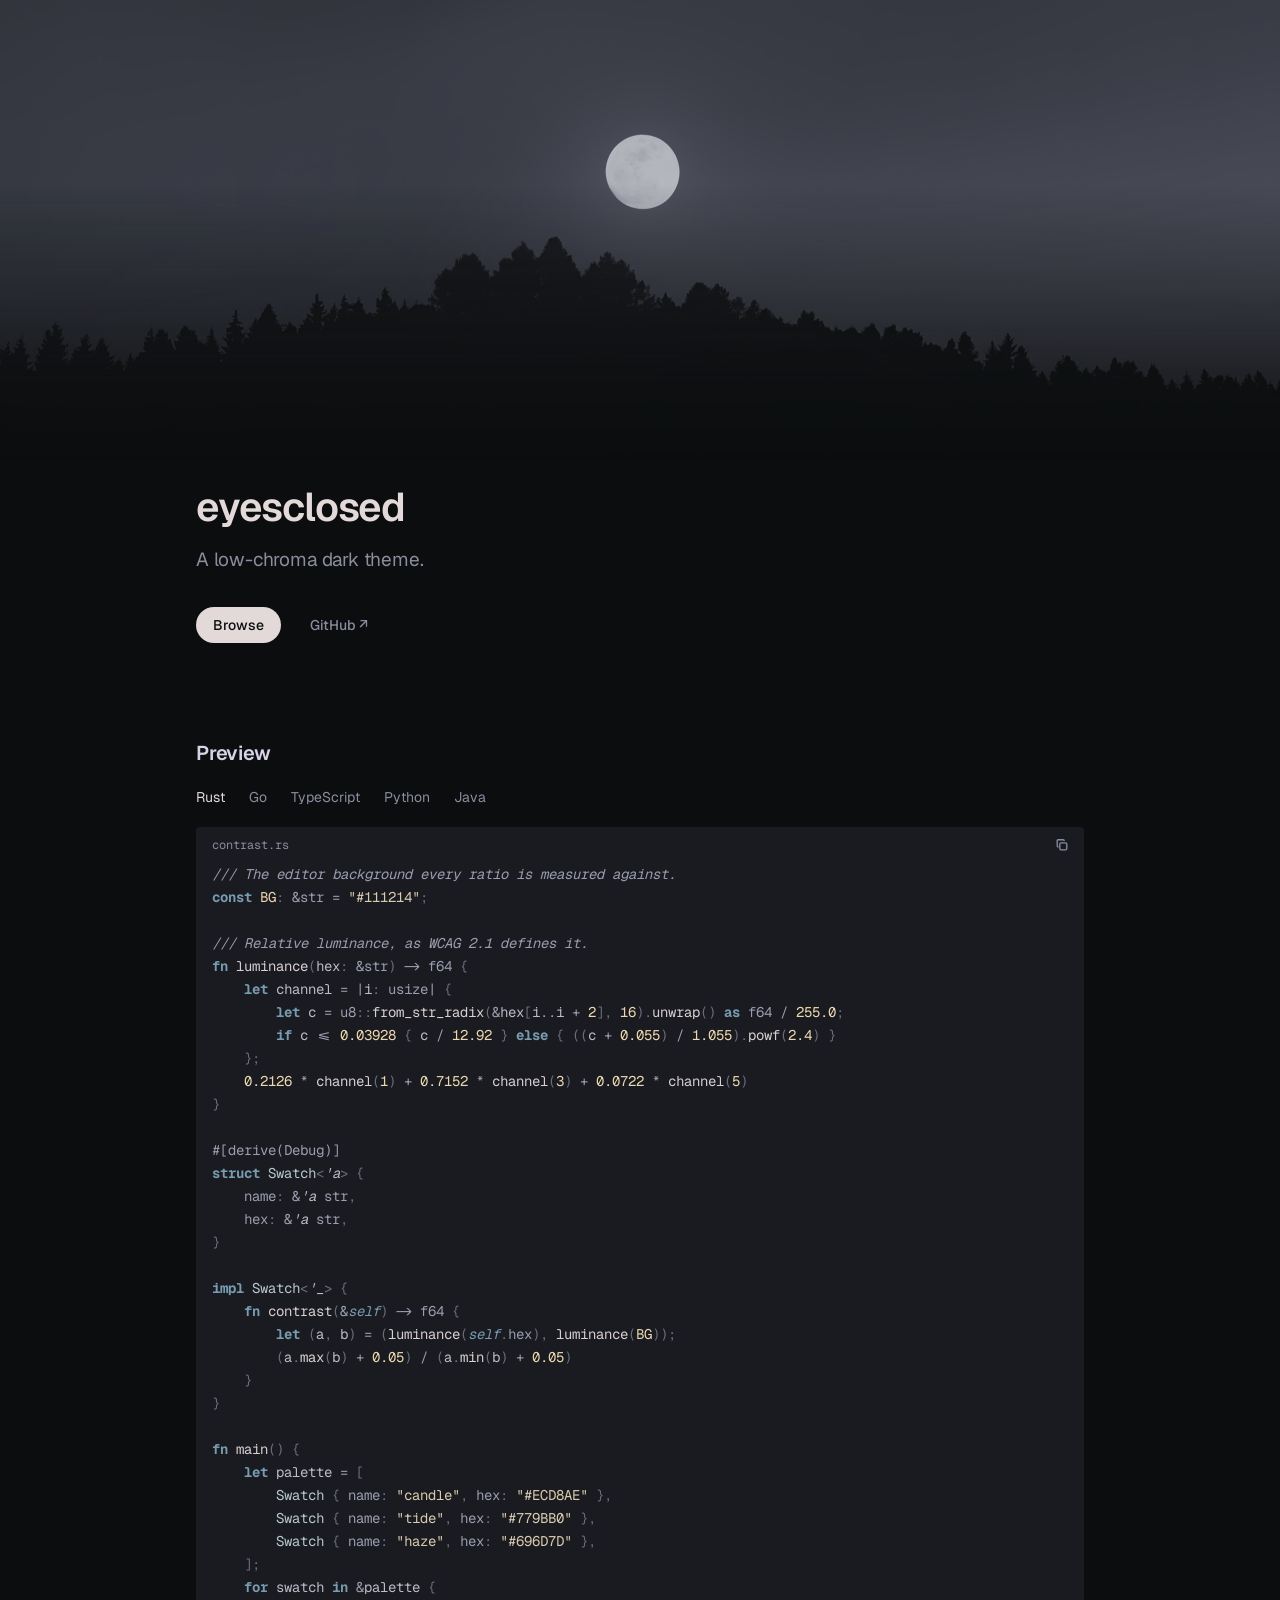
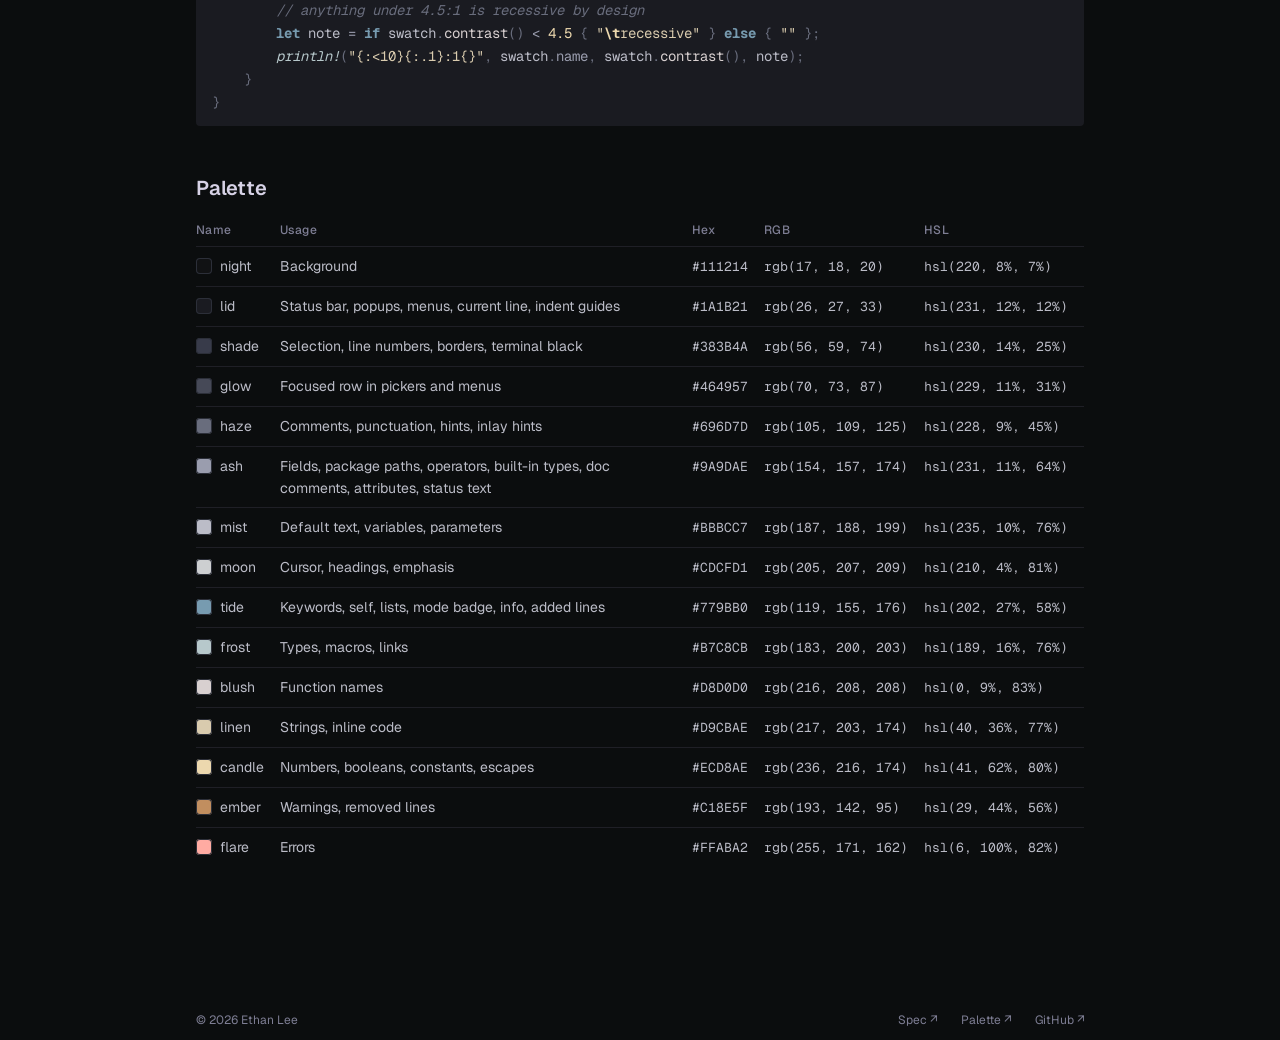
==== website/index.html @ 60ed601c "rename site to website, wallpaper to photos" ====
<!doctype html>
<html lang="en">
<head>
<meta charset="utf-8">
<meta name="viewport" content="width=device-width, initial-scale=1">
<title>eyesclosed — a low-chroma dark theme</title>
<meta name="description" content="A low-chroma dark theme.">
<meta name="theme-color" content="#0B0D0E">
<link rel="icon" href="favicon.svg" type="image/svg+xml">
<link rel="preconnect" href="https://fonts.googleapis.com">
<link rel="preconnect" href="https://fonts.gstatic.com" crossorigin>
<link rel="stylesheet" href="tokens.css">
<link rel="stylesheet" href="bundle.css">
<link rel="stylesheet" href="site.css">
<script src="site.js" defer></script>
</head>
<body class="ec">
<figure class="cover">
  <img src="moonrise.jpg" width="2400" height="1339" alt="A full moon rising over a dark ridge of pines, above a field of dry grass.">
</figure>
<div class="ec-page">
<main>

<section class="ec-hero cover-next">
  <h1>eyesclosed</h1>
  <p class="ec-hero-lede">A low-chroma dark theme.</p>
  <div class="ec-hero-actions"><a class="ec-btn ec-btn--primary" href="https://github.com/thdxg/eyesclosed/tree/main/themes">Browse</a><a class="ec-btn" href="https://github.com/thdxg/eyesclosed">GitHub ↗</a></div>
</section>

<section class="ec-section" id="preview">
  <div class="ec-section-body ec-span">
    <h3>Preview</h3>

<div class="tabs" role="tablist" aria-label="Language" hidden><button type="button" role="tab" id="code-rust-tab" aria-controls="code-rust" aria-selected="true">Rust</button><button type="button" role="tab" id="code-go-tab" aria-controls="code-go" aria-selected="false">Go</button><button type="button" role="tab" id="code-ts-tab" aria-controls="code-ts" aria-selected="false">TypeScript</button><button type="button" role="tab" id="code-py-tab" aria-controls="code-py" aria-selected="false">Python</button><button type="button" role="tab" id="code-java-tab" aria-controls="code-java" aria-selected="false">Java</button></div>
<div role="tabpanel" id="code-rust" aria-labelledby="code-rust-tab"><div class="ec-code" data-block>
<div class="ec-code-caption"><span>contrast.rs</span><button class="ec-copy" type="button" aria-label="Copy contrast.rs"><svg viewBox="0 0 16 16" aria-hidden="true"><rect x="5.5" y="5.5" width="8" height="8" rx="1.5"/><path d="M10.5 3.5v-.5a1 1 0 0 0-1-1h-6a1 1 0 0 0-1 1v6a1 1 0 0 0 1 1h.5"/></svg></button></div>
<pre><code><span class="tok-doc">/// The editor background every ratio is measured against.</span>
<span class="tok-keyword">const</span> <span class="tok-constant">BG</span><span class="tok-punct">:</span> <span class="tok-operator">&amp;</span><span class="tok-builtin">str</span> <span class="tok-operator">=</span> <span class="tok-string">&quot;#111214&quot;</span><span class="tok-punct">;</span>

<span class="tok-doc">/// Relative luminance, as WCAG 2.1 defines it.</span>
<span class="tok-keyword">fn</span> <span class="tok-function">luminance</span><span class="tok-punct">(</span><span class="tok-parameter">hex</span><span class="tok-punct">:</span> <span class="tok-operator">&amp;</span><span class="tok-builtin">str</span><span class="tok-punct">)</span> <span class="tok-operator">-&gt;</span> <span class="tok-builtin">f64</span> <span class="tok-punct">{</span>
    <span class="tok-keyword">let</span> channel <span class="tok-operator">=</span> <span class="tok-operator">|</span><span class="tok-parameter">i</span><span class="tok-punct">:</span> <span class="tok-builtin">usize</span><span class="tok-operator">|</span> <span class="tok-punct">{</span>
        <span class="tok-keyword">let</span> c <span class="tok-operator">=</span> <span class="tok-builtin">u8</span><span class="tok-punct">::</span><span class="tok-function">from_str_radix</span><span class="tok-punct">(</span><span class="tok-operator">&amp;</span><span class="tok-parameter">hex</span><span class="tok-punct">[</span><span class="tok-parameter">i</span><span class="tok-operator">..</span><span class="tok-parameter">i</span> <span class="tok-operator">+</span> <span class="tok-constant">2</span><span class="tok-punct">]</span><span class="tok-punct">,</span> <span class="tok-constant">16</span><span class="tok-punct">)</span><span class="tok-punct">.</span><span class="tok-function">unwrap</span><span class="tok-punct">(</span><span class="tok-punct">)</span> <span class="tok-keyword">as</span> <span class="tok-builtin">f64</span> <span class="tok-operator">/</span> <span class="tok-constant">255.0</span><span class="tok-punct">;</span>
        <span class="tok-keyword">if</span> c <span class="tok-operator">&lt;=</span> <span class="tok-constant">0.03928</span> <span class="tok-punct">{</span> c <span class="tok-operator">/</span> <span class="tok-constant">12.92</span> <span class="tok-punct">}</span> <span class="tok-keyword">else</span> <span class="tok-punct">{</span> <span class="tok-punct">(</span><span class="tok-punct">(</span>c <span class="tok-operator">+</span> <span class="tok-constant">0.055</span><span class="tok-punct">)</span> <span class="tok-operator">/</span> <span class="tok-constant">1.055</span><span class="tok-punct">)</span><span class="tok-punct">.</span><span class="tok-function">powf</span><span class="tok-punct">(</span><span class="tok-constant">2.4</span><span class="tok-punct">)</span> <span class="tok-punct">}</span>
    <span class="tok-punct">}</span><span class="tok-punct">;</span>
    <span class="tok-constant">0.2126</span> <span class="tok-operator">*</span> <span class="tok-function">channel</span><span class="tok-punct">(</span><span class="tok-constant">1</span><span class="tok-punct">)</span> <span class="tok-operator">+</span> <span class="tok-constant">0.7152</span> <span class="tok-operator">*</span> <span class="tok-function">channel</span><span class="tok-punct">(</span><span class="tok-constant">3</span><span class="tok-punct">)</span> <span class="tok-operator">+</span> <span class="tok-constant">0.0722</span> <span class="tok-operator">*</span> <span class="tok-function">channel</span><span class="tok-punct">(</span><span class="tok-constant">5</span><span class="tok-punct">)</span>
<span class="tok-punct">}</span>

<span class="tok-attribute">#[derive(Debug)]</span>
<span class="tok-keyword">struct</span> <span class="tok-type">Swatch</span><span class="tok-punct">&lt;</span><span class="tok-lifetime">'a</span><span class="tok-punct">&gt;</span> <span class="tok-punct">{</span>
    <span class="tok-property">name</span><span class="tok-punct">:</span> <span class="tok-operator">&amp;</span><span class="tok-lifetime">'a</span> <span class="tok-builtin">str</span><span class="tok-punct">,</span>
    <span class="tok-property">hex</span><span class="tok-punct">:</span> <span class="tok-operator">&amp;</span><span class="tok-lifetime">'a</span> <span class="tok-builtin">str</span><span class="tok-punct">,</span>
<span class="tok-punct">}</span>

<span class="tok-keyword">impl</span> <span class="tok-type">Swatch</span><span class="tok-punct">&lt;</span><span class="tok-lifetime">'_</span><span class="tok-punct">&gt;</span> <span class="tok-punct">{</span>
    <span class="tok-keyword">fn</span> <span class="tok-function">contrast</span><span class="tok-punct">(</span><span class="tok-operator">&amp;</span><span class="tok-selfvar">self</span><span class="tok-punct">)</span> <span class="tok-operator">-&gt;</span> <span class="tok-builtin">f64</span> <span class="tok-punct">{</span>
        <span class="tok-keyword">let</span> <span class="tok-punct">(</span>a<span class="tok-punct">,</span> b<span class="tok-punct">)</span> <span class="tok-operator">=</span> <span class="tok-punct">(</span><span class="tok-function">luminance</span><span class="tok-punct">(</span><span class="tok-selfvar">self</span><span class="tok-punct">.</span><span class="tok-property">hex</span><span class="tok-punct">)</span><span class="tok-punct">,</span> <span class="tok-function">luminance</span><span class="tok-punct">(</span><span class="tok-constant">BG</span><span class="tok-punct">)</span><span class="tok-punct">)</span><span class="tok-punct">;</span>
        <span class="tok-punct">(</span>a<span class="tok-punct">.</span><span class="tok-function">max</span><span class="tok-punct">(</span>b<span class="tok-punct">)</span> <span class="tok-operator">+</span> <span class="tok-constant">0.05</span><span class="tok-punct">)</span> <span class="tok-operator">/</span> <span class="tok-punct">(</span>a<span class="tok-punct">.</span><span class="tok-function">min</span><span class="tok-punct">(</span>b<span class="tok-punct">)</span> <span class="tok-operator">+</span> <span class="tok-constant">0.05</span><span class="tok-punct">)</span>
    <span class="tok-punct">}</span>
<span class="tok-punct">}</span>

<span class="tok-keyword">fn</span> <span class="tok-function">main</span><span class="tok-punct">(</span><span class="tok-punct">)</span> <span class="tok-punct">{</span>
    <span class="tok-keyword">let</span> palette <span class="tok-operator">=</span> <span class="tok-punct">[</span>
        <span class="tok-type">Swatch</span> <span class="tok-punct">{</span> <span class="tok-property">name</span><span class="tok-punct">:</span> <span class="tok-string">&quot;candle&quot;</span><span class="tok-punct">,</span> <span class="tok-property">hex</span><span class="tok-punct">:</span> <span class="tok-string">&quot;#ECD8AE&quot;</span> <span class="tok-punct">}</span><span class="tok-punct">,</span>
        <span class="tok-type">Swatch</span> <span class="tok-punct">{</span> <span class="tok-property">name</span><span class="tok-punct">:</span> <span class="tok-string">&quot;tide&quot;</span><span class="tok-punct">,</span> <span class="tok-property">hex</span><span class="tok-punct">:</span> <span class="tok-string">&quot;#779BB0&quot;</span> <span class="tok-punct">}</span><span class="tok-punct">,</span>
        <span class="tok-type">Swatch</span> <span class="tok-punct">{</span> <span class="tok-property">name</span><span class="tok-punct">:</span> <span class="tok-string">&quot;haze&quot;</span><span class="tok-punct">,</span> <span class="tok-property">hex</span><span class="tok-punct">:</span> <span class="tok-string">&quot;#696D7D&quot;</span> <span class="tok-punct">}</span><span class="tok-punct">,</span>
    <span class="tok-punct">]</span><span class="tok-punct">;</span>
    <span class="tok-keyword">for</span> swatch <span class="tok-keyword">in</span> <span class="tok-operator">&amp;</span>palette <span class="tok-punct">{</span>
        <span class="tok-comment">// anything under 4.5:1 is recessive by design</span>
        <span class="tok-keyword">let</span> note <span class="tok-operator">=</span> <span class="tok-keyword">if</span> swatch<span class="tok-punct">.</span><span class="tok-function">contrast</span><span class="tok-punct">(</span><span class="tok-punct">)</span> <span class="tok-operator">&lt;</span> <span class="tok-constant">4.5</span> <span class="tok-punct">{</span> <span class="tok-string">&quot;</span><span class="tok-escape">\t</span><span class="tok-string">recessive&quot;</span> <span class="tok-punct">}</span> <span class="tok-keyword">else</span> <span class="tok-punct">{</span> <span class="tok-string">&quot;&quot;</span> <span class="tok-punct">}</span><span class="tok-punct">;</span>
        <span class="tok-macro">println!</span><span class="tok-punct">(</span><span class="tok-string">&quot;{:&lt;10}{:.1}:1{}&quot;</span><span class="tok-punct">,</span> swatch<span class="tok-punct">.</span><span class="tok-property">name</span><span class="tok-punct">,</span> swatch<span class="tok-punct">.</span><span class="tok-function">contrast</span><span class="tok-punct">(</span><span class="tok-punct">)</span><span class="tok-punct">,</span> note<span class="tok-punct">)</span><span class="tok-punct">;</span>
    <span class="tok-punct">}</span>
<span class="tok-punct">}</span></code></pre></div></div>
<div role="tabpanel" id="code-go" aria-labelledby="code-go-tab"><div class="ec-code" data-block>
<div class="ec-code-caption"><span>contrast.go</span><button class="ec-copy" type="button" aria-label="Copy contrast.go"><svg viewBox="0 0 16 16" aria-hidden="true"><rect x="5.5" y="5.5" width="8" height="8" rx="1.5"/><path d="M10.5 3.5v-.5a1 1 0 0 0-1-1h-6a1 1 0 0 0-1 1v6a1 1 0 0 0 1 1h.5"/></svg></button></div>
<pre><code><span class="tok-keyword">package</span> main

<span class="tok-keyword">import</span> <span class="tok-punct">(</span>
	<span class="tok-string">&quot;fmt&quot;</span>
	<span class="tok-string">&quot;math&quot;</span>
	<span class="tok-string">&quot;strconv&quot;</span>
<span class="tok-punct">)</span>

<span class="tok-comment">// BG is the editor background every ratio is measured against.</span>
<span class="tok-keyword">const</span> <span class="tok-constant">BG</span> <span class="tok-operator">=</span> <span class="tok-string">&quot;#111214&quot;</span>

<span class="tok-comment">// luminance is relative luminance, as WCAG 2.1 defines it.</span>
<span class="tok-keyword">func</span> <span class="tok-function">luminance</span><span class="tok-punct">(</span><span class="tok-parameter">hex</span> <span class="tok-builtin">string</span><span class="tok-punct">)</span> <span class="tok-builtin">float64</span> <span class="tok-punct">{</span>
	channel <span class="tok-operator">:=</span> <span class="tok-keyword">func</span><span class="tok-punct">(</span><span class="tok-parameter">i</span> <span class="tok-builtin">int</span><span class="tok-punct">)</span> <span class="tok-builtin">float64</span> <span class="tok-punct">{</span>
		v<span class="tok-punct">,</span> _ <span class="tok-operator">:=</span> <span class="tok-namespace">strconv</span><span class="tok-punct">.</span><span class="tok-function">ParseUint</span><span class="tok-punct">(</span><span class="tok-parameter">hex</span><span class="tok-punct">[</span><span class="tok-parameter">i</span><span class="tok-punct">:</span><span class="tok-parameter">i</span><span class="tok-operator">+</span><span class="tok-constant">2</span><span class="tok-punct">]</span><span class="tok-punct">,</span> <span class="tok-constant">16</span><span class="tok-punct">,</span> <span class="tok-constant">8</span><span class="tok-punct">)</span>
		c <span class="tok-operator">:=</span> <span class="tok-function">float64</span><span class="tok-punct">(</span>v<span class="tok-punct">)</span> <span class="tok-operator">/</span> <span class="tok-constant">255</span>
		<span class="tok-keyword">if</span> c <span class="tok-operator">&lt;=</span> <span class="tok-constant">0.03928</span> <span class="tok-punct">{</span>
			<span class="tok-keyword">return</span> c <span class="tok-operator">/</span> <span class="tok-constant">12.92</span>
		<span class="tok-punct">}</span>
		<span class="tok-keyword">return</span> <span class="tok-namespace">math</span><span class="tok-punct">.</span><span class="tok-function">Pow</span><span class="tok-punct">(</span><span class="tok-punct">(</span>c<span class="tok-operator">+</span><span class="tok-constant">0.055</span><span class="tok-punct">)</span><span class="tok-operator">/</span><span class="tok-constant">1.055</span><span class="tok-punct">,</span> <span class="tok-constant">2.4</span><span class="tok-punct">)</span>
	<span class="tok-punct">}</span>
	<span class="tok-keyword">return</span> <span class="tok-constant">0.2126</span><span class="tok-operator">*</span><span class="tok-function">channel</span><span class="tok-punct">(</span><span class="tok-constant">1</span><span class="tok-punct">)</span> <span class="tok-operator">+</span> <span class="tok-constant">0.7152</span><span class="tok-operator">*</span><span class="tok-function">channel</span><span class="tok-punct">(</span><span class="tok-constant">3</span><span class="tok-punct">)</span> <span class="tok-operator">+</span> <span class="tok-constant">0.0722</span><span class="tok-operator">*</span><span class="tok-function">channel</span><span class="tok-punct">(</span><span class="tok-constant">5</span><span class="tok-punct">)</span>
<span class="tok-punct">}</span>

<span class="tok-keyword">type</span> <span class="tok-type">Swatch</span> <span class="tok-keyword">struct</span> <span class="tok-punct">{</span>
	<span class="tok-property">Name</span> <span class="tok-builtin">string</span>
	<span class="tok-property">Hex</span>  <span class="tok-builtin">string</span>
<span class="tok-punct">}</span>

<span class="tok-keyword">func</span> <span class="tok-punct">(</span><span class="tok-parameter">s</span> <span class="tok-type">Swatch</span><span class="tok-punct">)</span> <span class="tok-function">Contrast</span><span class="tok-punct">(</span><span class="tok-punct">)</span> <span class="tok-builtin">float64</span> <span class="tok-punct">{</span>
	a<span class="tok-punct">,</span> b <span class="tok-operator">:=</span> <span class="tok-function">luminance</span><span class="tok-punct">(</span><span class="tok-parameter">s</span><span class="tok-punct">.</span><span class="tok-property">Hex</span><span class="tok-punct">)</span><span class="tok-punct">,</span> <span class="tok-function">luminance</span><span class="tok-punct">(</span><span class="tok-constant">BG</span><span class="tok-punct">)</span>
	<span class="tok-keyword">return</span> <span class="tok-punct">(</span><span class="tok-namespace">math</span><span class="tok-punct">.</span><span class="tok-function">Max</span><span class="tok-punct">(</span>a<span class="tok-punct">,</span> b<span class="tok-punct">)</span> <span class="tok-operator">+</span> <span class="tok-constant">0.05</span><span class="tok-punct">)</span> <span class="tok-operator">/</span> <span class="tok-punct">(</span><span class="tok-namespace">math</span><span class="tok-punct">.</span><span class="tok-function">Min</span><span class="tok-punct">(</span>a<span class="tok-punct">,</span> b<span class="tok-punct">)</span> <span class="tok-operator">+</span> <span class="tok-constant">0.05</span><span class="tok-punct">)</span>
<span class="tok-punct">}</span>

<span class="tok-keyword">func</span> <span class="tok-function">main</span><span class="tok-punct">(</span><span class="tok-punct">)</span> <span class="tok-punct">{</span>
	palette <span class="tok-operator">:=</span> <span class="tok-punct">[</span><span class="tok-punct">]</span><span class="tok-type">Swatch</span><span class="tok-punct">{</span>
		<span class="tok-punct">{</span><span class="tok-string">&quot;candle&quot;</span><span class="tok-punct">,</span> <span class="tok-string">&quot;#ECD8AE&quot;</span><span class="tok-punct">}</span><span class="tok-punct">,</span>
		<span class="tok-punct">{</span><span class="tok-string">&quot;tide&quot;</span><span class="tok-punct">,</span> <span class="tok-string">&quot;#779BB0&quot;</span><span class="tok-punct">}</span><span class="tok-punct">,</span>
		<span class="tok-punct">{</span><span class="tok-string">&quot;haze&quot;</span><span class="tok-punct">,</span> <span class="tok-string">&quot;#696D7D&quot;</span><span class="tok-punct">}</span><span class="tok-punct">,</span>
	<span class="tok-punct">}</span>
	<span class="tok-keyword">for</span> _<span class="tok-punct">,</span> <span class="tok-parameter">s</span> <span class="tok-operator">:=</span> <span class="tok-keyword">range</span> palette <span class="tok-punct">{</span>
		<span class="tok-comment">// anything under 4.5:1 is recessive by design</span>
		note <span class="tok-operator">:=</span> <span class="tok-string">&quot;&quot;</span>
		<span class="tok-keyword">if</span> <span class="tok-parameter">s</span><span class="tok-punct">.</span><span class="tok-function">Contrast</span><span class="tok-punct">(</span><span class="tok-punct">)</span> <span class="tok-operator">&lt;</span> <span class="tok-constant">4.5</span> <span class="tok-punct">{</span>
			note <span class="tok-operator">=</span> <span class="tok-string">&quot;</span><span class="tok-escape">\t</span><span class="tok-string">recessive&quot;</span>
		<span class="tok-punct">}</span>
		<span class="tok-namespace">fmt</span><span class="tok-punct">.</span><span class="tok-function">Printf</span><span class="tok-punct">(</span><span class="tok-string">&quot;%-10s%.1f:1%s</span><span class="tok-escape">\n</span><span class="tok-string">&quot;</span><span class="tok-punct">,</span> <span class="tok-parameter">s</span><span class="tok-punct">.</span><span class="tok-property">Name</span><span class="tok-punct">,</span> <span class="tok-parameter">s</span><span class="tok-punct">.</span><span class="tok-function">Contrast</span><span class="tok-punct">(</span><span class="tok-punct">)</span><span class="tok-punct">,</span> note<span class="tok-punct">)</span>
	<span class="tok-punct">}</span>
<span class="tok-punct">}</span></code></pre></div></div>
<div role="tabpanel" id="code-ts" aria-labelledby="code-ts-tab"><div class="ec-code" data-block>
<div class="ec-code-caption"><span>contrast.ts</span><button class="ec-copy" type="button" aria-label="Copy contrast.ts"><svg viewBox="0 0 16 16" aria-hidden="true"><rect x="5.5" y="5.5" width="8" height="8" rx="1.5"/><path d="M10.5 3.5v-.5a1 1 0 0 0-1-1h-6a1 1 0 0 0-1 1v6a1 1 0 0 0 1 1h.5"/></svg></button></div>
<pre><code><span class="tok-doc">/** The editor background every ratio is measured against. */</span>
<span class="tok-keyword">const</span> <span class="tok-constant">BG</span> <span class="tok-operator">=</span> <span class="tok-string">&quot;#111214&quot;</span><span class="tok-punct">;</span>

<span class="tok-doc">/** Relative luminance, as WCAG 2.1 defines it. */</span>
<span class="tok-keyword">function</span> <span class="tok-function">luminance</span><span class="tok-punct">(</span><span class="tok-parameter">hex</span><span class="tok-punct">:</span> <span class="tok-builtin">string</span><span class="tok-punct">)</span><span class="tok-punct">:</span> <span class="tok-builtin">number</span> <span class="tok-punct">{</span>
  <span class="tok-keyword">const</span> channel <span class="tok-operator">=</span> <span class="tok-punct">(</span><span class="tok-parameter">i</span><span class="tok-punct">:</span> <span class="tok-builtin">number</span><span class="tok-punct">)</span><span class="tok-punct">:</span> <span class="tok-builtin">number</span> <span class="tok-operator">=&gt;</span> <span class="tok-punct">{</span>
    <span class="tok-keyword">const</span> c <span class="tok-operator">=</span> <span class="tok-function">parseInt</span><span class="tok-punct">(</span><span class="tok-parameter">hex</span><span class="tok-punct">.</span><span class="tok-function">slice</span><span class="tok-punct">(</span><span class="tok-parameter">i</span><span class="tok-punct">,</span> <span class="tok-parameter">i</span> <span class="tok-operator">+</span> <span class="tok-constant">2</span><span class="tok-punct">)</span><span class="tok-punct">,</span> <span class="tok-constant">16</span><span class="tok-punct">)</span> <span class="tok-operator">/</span> <span class="tok-constant">255</span><span class="tok-punct">;</span>
    <span class="tok-keyword">return</span> c <span class="tok-operator">&lt;=</span> <span class="tok-constant">0.03928</span> <span class="tok-operator">?</span> c <span class="tok-operator">/</span> <span class="tok-constant">12.92</span> <span class="tok-punct">:</span> <span class="tok-punct">(</span><span class="tok-punct">(</span>c <span class="tok-operator">+</span> <span class="tok-constant">0.055</span><span class="tok-punct">)</span> <span class="tok-operator">/</span> <span class="tok-constant">1.055</span><span class="tok-punct">)</span> <span class="tok-operator">**</span> <span class="tok-constant">2.4</span><span class="tok-punct">;</span>
  <span class="tok-punct">}</span><span class="tok-punct">;</span>
  <span class="tok-keyword">return</span> <span class="tok-constant">0.2126</span> <span class="tok-operator">*</span> <span class="tok-function">channel</span><span class="tok-punct">(</span><span class="tok-constant">1</span><span class="tok-punct">)</span> <span class="tok-operator">+</span> <span class="tok-constant">0.7152</span> <span class="tok-operator">*</span> <span class="tok-function">channel</span><span class="tok-punct">(</span><span class="tok-constant">3</span><span class="tok-punct">)</span> <span class="tok-operator">+</span> <span class="tok-constant">0.0722</span> <span class="tok-operator">*</span> <span class="tok-function">channel</span><span class="tok-punct">(</span><span class="tok-constant">5</span><span class="tok-punct">)</span><span class="tok-punct">;</span>
<span class="tok-punct">}</span>

<span class="tok-keyword">class</span> <span class="tok-type">Swatch</span> <span class="tok-punct">{</span>
  <span class="tok-keyword">constructor</span><span class="tok-punct">(</span><span class="tok-keyword">readonly</span> <span class="tok-parameter">name</span><span class="tok-punct">:</span> <span class="tok-builtin">string</span><span class="tok-punct">,</span> <span class="tok-keyword">readonly</span> <span class="tok-parameter">hex</span><span class="tok-punct">:</span> <span class="tok-builtin">string</span><span class="tok-punct">)</span> <span class="tok-punct">{</span><span class="tok-punct">}</span>

  <span class="tok-function">contrast</span><span class="tok-punct">(</span><span class="tok-punct">)</span><span class="tok-punct">:</span> <span class="tok-builtin">number</span> <span class="tok-punct">{</span>
    <span class="tok-keyword">const</span> <span class="tok-punct">[</span>a<span class="tok-punct">,</span> b<span class="tok-punct">]</span> <span class="tok-operator">=</span> <span class="tok-punct">[</span><span class="tok-function">luminance</span><span class="tok-punct">(</span><span class="tok-selfvar">this</span><span class="tok-punct">.</span><span class="tok-property">hex</span><span class="tok-punct">)</span><span class="tok-punct">,</span> <span class="tok-function">luminance</span><span class="tok-punct">(</span><span class="tok-constant">BG</span><span class="tok-punct">)</span><span class="tok-punct">]</span><span class="tok-punct">;</span>
    <span class="tok-keyword">return</span> <span class="tok-punct">(</span><span class="tok-type">Math</span><span class="tok-punct">.</span><span class="tok-function">max</span><span class="tok-punct">(</span>a<span class="tok-punct">,</span> b<span class="tok-punct">)</span> <span class="tok-operator">+</span> <span class="tok-constant">0.05</span><span class="tok-punct">)</span> <span class="tok-operator">/</span> <span class="tok-punct">(</span><span class="tok-type">Math</span><span class="tok-punct">.</span><span class="tok-function">min</span><span class="tok-punct">(</span>a<span class="tok-punct">,</span> b<span class="tok-punct">)</span> <span class="tok-operator">+</span> <span class="tok-constant">0.05</span><span class="tok-punct">)</span><span class="tok-punct">;</span>
  <span class="tok-punct">}</span>
<span class="tok-punct">}</span>

<span class="tok-keyword">const</span> palette <span class="tok-operator">=</span> <span class="tok-punct">[</span>
  <span class="tok-keyword">new</span> <span class="tok-type">Swatch</span><span class="tok-punct">(</span><span class="tok-string">&quot;candle&quot;</span><span class="tok-punct">,</span> <span class="tok-string">&quot;#ECD8AE&quot;</span><span class="tok-punct">)</span><span class="tok-punct">,</span>
  <span class="tok-keyword">new</span> <span class="tok-type">Swatch</span><span class="tok-punct">(</span><span class="tok-string">&quot;tide&quot;</span><span class="tok-punct">,</span> <span class="tok-string">&quot;#779BB0&quot;</span><span class="tok-punct">)</span><span class="tok-punct">,</span>
  <span class="tok-keyword">new</span> <span class="tok-type">Swatch</span><span class="tok-punct">(</span><span class="tok-string">&quot;haze&quot;</span><span class="tok-punct">,</span> <span class="tok-string">&quot;#696D7D&quot;</span><span class="tok-punct">)</span><span class="tok-punct">,</span>
<span class="tok-punct">]</span><span class="tok-punct">;</span>
<span class="tok-keyword">for</span> <span class="tok-punct">(</span><span class="tok-keyword">const</span> swatch <span class="tok-keyword">of</span> palette<span class="tok-punct">)</span> <span class="tok-punct">{</span>
  <span class="tok-comment">// anything under 4.5:1 is recessive by design</span>
  <span class="tok-keyword">const</span> note <span class="tok-operator">=</span> swatch<span class="tok-punct">.</span><span class="tok-function">contrast</span><span class="tok-punct">(</span><span class="tok-punct">)</span> <span class="tok-operator">&lt;</span> <span class="tok-constant">4.5</span> <span class="tok-operator">?</span> <span class="tok-string">&quot;</span><span class="tok-escape">\t</span><span class="tok-string">recessive&quot;</span> <span class="tok-punct">:</span> <span class="tok-string">&quot;&quot;</span><span class="tok-punct">;</span>
  <span class="tok-selfvar">console</span><span class="tok-punct">.</span><span class="tok-function">log</span><span class="tok-punct">(</span><span class="tok-string">`</span><span class="tok-punct">${</span>swatch<span class="tok-punct">.</span><span class="tok-property">name</span><span class="tok-punct">.</span><span class="tok-function">padEnd</span><span class="tok-punct">(</span><span class="tok-constant">10</span><span class="tok-punct">)</span><span class="tok-punct">}</span><span class="tok-punct">${</span>swatch<span class="tok-punct">.</span><span class="tok-function">contrast</span><span class="tok-punct">(</span><span class="tok-punct">)</span><span class="tok-punct">.</span><span class="tok-function">toFixed</span><span class="tok-punct">(</span><span class="tok-constant">1</span><span class="tok-punct">)</span><span class="tok-punct">}</span><span class="tok-string">:1</span><span class="tok-punct">${</span>note<span class="tok-punct">}</span><span class="tok-string">`</span><span class="tok-punct">)</span><span class="tok-punct">;</span>
<span class="tok-punct">}</span></code></pre></div></div>
<div role="tabpanel" id="code-py" aria-labelledby="code-py-tab"><div class="ec-code" data-block>
<div class="ec-code-caption"><span>contrast.py</span><button class="ec-copy" type="button" aria-label="Copy contrast.py"><svg viewBox="0 0 16 16" aria-hidden="true"><rect x="5.5" y="5.5" width="8" height="8" rx="1.5"/><path d="M10.5 3.5v-.5a1 1 0 0 0-1-1h-6a1 1 0 0 0-1 1v6a1 1 0 0 0 1 1h.5"/></svg></button></div>
<pre><code><span class="tok-keyword">from</span> <span class="tok-namespace">dataclasses</span> <span class="tok-keyword">import</span> dataclass

<span class="tok-comment"># The editor background every ratio is measured against.</span>
<span class="tok-constant">BG</span> <span class="tok-operator">=</span> <span class="tok-string">&quot;#111214&quot;</span>


<span class="tok-keyword">def</span> <span class="tok-function">luminance</span><span class="tok-punct">(</span><span class="tok-parameter">hex</span><span class="tok-punct">:</span> <span class="tok-builtin">str</span><span class="tok-punct">)</span> <span class="tok-operator">-&gt;</span> <span class="tok-builtin">float</span><span class="tok-punct">:</span>
    <span class="tok-doc">&quot;&quot;&quot;Relative luminance, as WCAG 2.1 defines it.&quot;&quot;&quot;</span>

    <span class="tok-keyword">def</span> <span class="tok-function">channel</span><span class="tok-punct">(</span><span class="tok-parameter">i</span><span class="tok-punct">:</span> <span class="tok-builtin">int</span><span class="tok-punct">)</span> <span class="tok-operator">-&gt;</span> <span class="tok-builtin">float</span><span class="tok-punct">:</span>
        c <span class="tok-operator">=</span> <span class="tok-function">int</span><span class="tok-punct">(</span><span class="tok-parameter">hex</span><span class="tok-punct">[</span><span class="tok-parameter">i</span> <span class="tok-punct">:</span> <span class="tok-parameter">i</span> <span class="tok-operator">+</span> <span class="tok-constant">2</span><span class="tok-punct">]</span><span class="tok-punct">,</span> <span class="tok-constant">16</span><span class="tok-punct">)</span> <span class="tok-operator">/</span> <span class="tok-constant">255</span>
        <span class="tok-keyword">return</span> c <span class="tok-operator">/</span> <span class="tok-constant">12.92</span> <span class="tok-keyword">if</span> c <span class="tok-operator">&lt;=</span> <span class="tok-constant">0.03928</span> <span class="tok-keyword">else</span> <span class="tok-punct">(</span><span class="tok-punct">(</span>c <span class="tok-operator">+</span> <span class="tok-constant">0.055</span><span class="tok-punct">)</span> <span class="tok-operator">/</span> <span class="tok-constant">1.055</span><span class="tok-punct">)</span> <span class="tok-operator">**</span> <span class="tok-constant">2.4</span>

    <span class="tok-keyword">return</span> <span class="tok-constant">0.2126</span> <span class="tok-operator">*</span> <span class="tok-function">channel</span><span class="tok-punct">(</span><span class="tok-constant">1</span><span class="tok-punct">)</span> <span class="tok-operator">+</span> <span class="tok-constant">0.7152</span> <span class="tok-operator">*</span> <span class="tok-function">channel</span><span class="tok-punct">(</span><span class="tok-constant">3</span><span class="tok-punct">)</span> <span class="tok-operator">+</span> <span class="tok-constant">0.0722</span> <span class="tok-operator">*</span> <span class="tok-function">channel</span><span class="tok-punct">(</span><span class="tok-constant">5</span><span class="tok-punct">)</span>


<span class="tok-attribute">@dataclass</span><span class="tok-punct">(</span><span class="tok-parameter">frozen</span><span class="tok-operator">=</span><span class="tok-constant">True</span><span class="tok-punct">)</span>
<span class="tok-keyword">class</span> <span class="tok-type">Swatch</span><span class="tok-punct">:</span>
    <span class="tok-property">name</span><span class="tok-punct">:</span> <span class="tok-builtin">str</span>
    <span class="tok-property">hex</span><span class="tok-punct">:</span> <span class="tok-builtin">str</span>

    <span class="tok-keyword">def</span> <span class="tok-function">contrast</span><span class="tok-punct">(</span><span class="tok-selfvar">self</span><span class="tok-punct">)</span> <span class="tok-operator">-&gt;</span> <span class="tok-builtin">float</span><span class="tok-punct">:</span>
        a<span class="tok-punct">,</span> b <span class="tok-operator">=</span> <span class="tok-function">luminance</span><span class="tok-punct">(</span><span class="tok-selfvar">self</span><span class="tok-punct">.</span><span class="tok-property">hex</span><span class="tok-punct">)</span><span class="tok-punct">,</span> <span class="tok-function">luminance</span><span class="tok-punct">(</span><span class="tok-constant">BG</span><span class="tok-punct">)</span>
        <span class="tok-keyword">return</span> <span class="tok-punct">(</span><span class="tok-function">max</span><span class="tok-punct">(</span>a<span class="tok-punct">,</span> b<span class="tok-punct">)</span> <span class="tok-operator">+</span> <span class="tok-constant">0.05</span><span class="tok-punct">)</span> <span class="tok-operator">/</span> <span class="tok-punct">(</span><span class="tok-function">min</span><span class="tok-punct">(</span>a<span class="tok-punct">,</span> b<span class="tok-punct">)</span> <span class="tok-operator">+</span> <span class="tok-constant">0.05</span><span class="tok-punct">)</span>


palette <span class="tok-operator">=</span> <span class="tok-punct">[</span>
    <span class="tok-type">Swatch</span><span class="tok-punct">(</span><span class="tok-string">&quot;candle&quot;</span><span class="tok-punct">,</span> <span class="tok-string">&quot;#ECD8AE&quot;</span><span class="tok-punct">)</span><span class="tok-punct">,</span>
    <span class="tok-type">Swatch</span><span class="tok-punct">(</span><span class="tok-string">&quot;tide&quot;</span><span class="tok-punct">,</span> <span class="tok-string">&quot;#779BB0&quot;</span><span class="tok-punct">)</span><span class="tok-punct">,</span>
    <span class="tok-type">Swatch</span><span class="tok-punct">(</span><span class="tok-string">&quot;haze&quot;</span><span class="tok-punct">,</span> <span class="tok-string">&quot;#696D7D&quot;</span><span class="tok-punct">)</span><span class="tok-punct">,</span>
<span class="tok-punct">]</span>
<span class="tok-keyword">for</span> swatch <span class="tok-keyword">in</span> palette<span class="tok-punct">:</span>
    <span class="tok-comment"># anything under 4.5:1 is recessive by design</span>
    note <span class="tok-operator">=</span> <span class="tok-string">&quot;</span><span class="tok-escape">\t</span><span class="tok-string">recessive&quot;</span> <span class="tok-keyword">if</span> swatch<span class="tok-punct">.</span><span class="tok-function">contrast</span><span class="tok-punct">(</span><span class="tok-punct">)</span> <span class="tok-operator">&lt;</span> <span class="tok-constant">4.5</span> <span class="tok-keyword">else</span> <span class="tok-string">&quot;&quot;</span>
    <span class="tok-function">print</span><span class="tok-punct">(</span><span class="tok-string">f&quot;</span><span class="tok-punct">{</span>swatch<span class="tok-punct">.</span><span class="tok-property">name</span><span class="tok-string">:&lt;10</span><span class="tok-punct">}</span><span class="tok-punct">{</span>swatch<span class="tok-punct">.</span><span class="tok-function">contrast</span><span class="tok-punct">(</span><span class="tok-punct">)</span><span class="tok-string">:.1f</span><span class="tok-punct">}</span><span class="tok-string">:1</span><span class="tok-punct">{</span>note<span class="tok-punct">}</span><span class="tok-string">&quot;</span><span class="tok-punct">)</span></code></pre></div></div>
<div role="tabpanel" id="code-java" aria-labelledby="code-java-tab"><div class="ec-code" data-block>
<div class="ec-code-caption"><span>Contrast.java</span><button class="ec-copy" type="button" aria-label="Copy Contrast.java"><svg viewBox="0 0 16 16" aria-hidden="true"><rect x="5.5" y="5.5" width="8" height="8" rx="1.5"/><path d="M10.5 3.5v-.5a1 1 0 0 0-1-1h-6a1 1 0 0 0-1 1v6a1 1 0 0 0 1 1h.5"/></svg></button></div>
<pre><code><span class="tok-keyword">import</span> <span class="tok-namespace">java</span><span class="tok-punct">.</span><span class="tok-namespace">util</span><span class="tok-punct">.</span><span class="tok-type">List</span><span class="tok-punct">;</span>

<span class="tok-keyword">public</span> <span class="tok-keyword">class</span> <span class="tok-type">Contrast</span> <span class="tok-punct">{</span>
    <span class="tok-doc">/** The editor background every ratio is measured against. */</span>
    <span class="tok-keyword">static</span> <span class="tok-keyword">final</span> <span class="tok-type">String</span> <span class="tok-constant">BG</span> <span class="tok-operator">=</span> <span class="tok-string">&quot;#111214&quot;</span><span class="tok-punct">;</span>

    <span class="tok-doc">/** Relative luminance, as WCAG 2.1 defines it. */</span>
    <span class="tok-keyword">static</span> <span class="tok-builtin">double</span> <span class="tok-function">luminance</span><span class="tok-punct">(</span><span class="tok-type">String</span> <span class="tok-parameter">hex</span><span class="tok-punct">)</span> <span class="tok-punct">{</span>
        <span class="tok-keyword">return</span> <span class="tok-constant">0.2126</span> <span class="tok-operator">*</span> <span class="tok-function">channel</span><span class="tok-punct">(</span><span class="tok-parameter">hex</span><span class="tok-punct">,</span> <span class="tok-constant">1</span><span class="tok-punct">)</span> <span class="tok-operator">+</span> <span class="tok-constant">0.7152</span> <span class="tok-operator">*</span> <span class="tok-function">channel</span><span class="tok-punct">(</span><span class="tok-parameter">hex</span><span class="tok-punct">,</span> <span class="tok-constant">3</span><span class="tok-punct">)</span> <span class="tok-operator">+</span> <span class="tok-constant">0.0722</span> <span class="tok-operator">*</span> <span class="tok-function">channel</span><span class="tok-punct">(</span><span class="tok-parameter">hex</span><span class="tok-punct">,</span> <span class="tok-constant">5</span><span class="tok-punct">)</span><span class="tok-punct">;</span>
    <span class="tok-punct">}</span>

    <span class="tok-keyword">static</span> <span class="tok-builtin">double</span> <span class="tok-function">channel</span><span class="tok-punct">(</span><span class="tok-type">String</span> <span class="tok-parameter">hex</span><span class="tok-punct">,</span> <span class="tok-builtin">int</span> <span class="tok-parameter">i</span><span class="tok-punct">)</span> <span class="tok-punct">{</span>
        <span class="tok-builtin">double</span> c <span class="tok-operator">=</span> <span class="tok-type">Integer</span><span class="tok-punct">.</span><span class="tok-function">parseInt</span><span class="tok-punct">(</span><span class="tok-parameter">hex</span><span class="tok-punct">.</span><span class="tok-function">substring</span><span class="tok-punct">(</span><span class="tok-parameter">i</span><span class="tok-punct">,</span> <span class="tok-parameter">i</span> <span class="tok-operator">+</span> <span class="tok-constant">2</span><span class="tok-punct">)</span><span class="tok-punct">,</span> <span class="tok-constant">16</span><span class="tok-punct">)</span> <span class="tok-operator">/</span> <span class="tok-constant">255.0</span><span class="tok-punct">;</span>
        <span class="tok-keyword">return</span> c <span class="tok-operator">&lt;=</span> <span class="tok-constant">0.03928</span> <span class="tok-operator">?</span> c <span class="tok-operator">/</span> <span class="tok-constant">12.92</span> <span class="tok-punct">:</span> <span class="tok-type">Math</span><span class="tok-punct">.</span><span class="tok-function">pow</span><span class="tok-punct">(</span><span class="tok-punct">(</span>c <span class="tok-operator">+</span> <span class="tok-constant">0.055</span><span class="tok-punct">)</span> <span class="tok-operator">/</span> <span class="tok-constant">1.055</span><span class="tok-punct">,</span> <span class="tok-constant">2.4</span><span class="tok-punct">)</span><span class="tok-punct">;</span>
    <span class="tok-punct">}</span>

    <span class="tok-keyword">record</span> <span class="tok-type">Swatch</span><span class="tok-punct">(</span><span class="tok-type">String</span> <span class="tok-parameter">name</span><span class="tok-punct">,</span> <span class="tok-type">String</span> <span class="tok-parameter">hex</span><span class="tok-punct">)</span> <span class="tok-punct">{</span>
        <span class="tok-builtin">double</span> <span class="tok-function">contrast</span><span class="tok-punct">(</span><span class="tok-punct">)</span> <span class="tok-punct">{</span>
            <span class="tok-builtin">double</span> a <span class="tok-operator">=</span> <span class="tok-function">luminance</span><span class="tok-punct">(</span><span class="tok-selfvar">this</span><span class="tok-punct">.</span><span class="tok-property">hex</span><span class="tok-punct">)</span><span class="tok-punct">,</span> b <span class="tok-operator">=</span> <span class="tok-function">luminance</span><span class="tok-punct">(</span><span class="tok-constant">BG</span><span class="tok-punct">)</span><span class="tok-punct">;</span>
            <span class="tok-keyword">return</span> <span class="tok-punct">(</span><span class="tok-type">Math</span><span class="tok-punct">.</span><span class="tok-function">max</span><span class="tok-punct">(</span>a<span class="tok-punct">,</span> b<span class="tok-punct">)</span> <span class="tok-operator">+</span> <span class="tok-constant">0.05</span><span class="tok-punct">)</span> <span class="tok-operator">/</span> <span class="tok-punct">(</span><span class="tok-type">Math</span><span class="tok-punct">.</span><span class="tok-function">min</span><span class="tok-punct">(</span>a<span class="tok-punct">,</span> b<span class="tok-punct">)</span> <span class="tok-operator">+</span> <span class="tok-constant">0.05</span><span class="tok-punct">)</span><span class="tok-punct">;</span>
        <span class="tok-punct">}</span>
    <span class="tok-punct">}</span>

    <span class="tok-keyword">public</span> <span class="tok-keyword">static</span> <span class="tok-builtin">void</span> <span class="tok-function">main</span><span class="tok-punct">(</span><span class="tok-type">String</span><span class="tok-punct">[</span><span class="tok-punct">]</span> <span class="tok-parameter">args</span><span class="tok-punct">)</span> <span class="tok-punct">{</span>
        <span class="tok-keyword">var</span> palette <span class="tok-operator">=</span> <span class="tok-type">List</span><span class="tok-punct">.</span><span class="tok-function">of</span><span class="tok-punct">(</span>
            <span class="tok-keyword">new</span> <span class="tok-type">Swatch</span><span class="tok-punct">(</span><span class="tok-string">&quot;candle&quot;</span><span class="tok-punct">,</span> <span class="tok-string">&quot;#ECD8AE&quot;</span><span class="tok-punct">)</span><span class="tok-punct">,</span>
            <span class="tok-keyword">new</span> <span class="tok-type">Swatch</span><span class="tok-punct">(</span><span class="tok-string">&quot;tide&quot;</span><span class="tok-punct">,</span> <span class="tok-string">&quot;#779BB0&quot;</span><span class="tok-punct">)</span><span class="tok-punct">,</span>
            <span class="tok-keyword">new</span> <span class="tok-type">Swatch</span><span class="tok-punct">(</span><span class="tok-string">&quot;haze&quot;</span><span class="tok-punct">,</span> <span class="tok-string">&quot;#696D7D&quot;</span><span class="tok-punct">)</span><span class="tok-punct">)</span><span class="tok-punct">;</span>
        <span class="tok-keyword">for</span> <span class="tok-punct">(</span><span class="tok-type">Swatch</span> swatch <span class="tok-punct">:</span> palette<span class="tok-punct">)</span> <span class="tok-punct">{</span>
            <span class="tok-comment">// anything under 4.5:1 is recessive by design</span>
            <span class="tok-type">String</span> note <span class="tok-operator">=</span> swatch<span class="tok-punct">.</span><span class="tok-function">contrast</span><span class="tok-punct">(</span><span class="tok-punct">)</span> <span class="tok-operator">&lt;</span> <span class="tok-constant">4.5</span> <span class="tok-operator">?</span> <span class="tok-string">&quot;</span><span class="tok-escape">\t</span><span class="tok-string">recessive&quot;</span> <span class="tok-punct">:</span> <span class="tok-string">&quot;&quot;</span><span class="tok-punct">;</span>
            <span class="tok-type">System</span><span class="tok-punct">.</span><span class="tok-property">out</span><span class="tok-punct">.</span><span class="tok-function">printf</span><span class="tok-punct">(</span><span class="tok-string">&quot;%-10s%.1f:1%s%n&quot;</span><span class="tok-punct">,</span> swatch<span class="tok-punct">.</span><span class="tok-function">name</span><span class="tok-punct">(</span><span class="tok-punct">)</span><span class="tok-punct">,</span> swatch<span class="tok-punct">.</span><span class="tok-function">contrast</span><span class="tok-punct">(</span><span class="tok-punct">)</span><span class="tok-punct">,</span> note<span class="tok-punct">)</span><span class="tok-punct">;</span>
        <span class="tok-punct">}</span>
    <span class="tok-punct">}</span>
<span class="tok-punct">}</span></code></pre></div></div>
  </div>
</section>

<section class="ec-section" id="palette">
  <div class="ec-section-body ec-span">
    <h3>Palette</h3>
    <div class="ec-table-wrap"><table class="ec-table">
<thead><tr><th>Name</th><th>Usage</th><th>Hex</th><th>RGB</th><th>HSL</th></tr></thead>
<tbody>
<tr><td class="name"><span class="swatch" style="--c:var(--night)"></span>night</td><td>Background</td><td><button class="copy-value" type="button" data-copy="#111214" aria-label="Copy #111214"><span>#111214</span></button></td><td><button class="copy-value" type="button" data-copy="rgb(17, 18, 20)" aria-label="Copy rgb(17, 18, 20)"><span>rgb(17, 18, 20)</span></button></td><td><button class="copy-value" type="button" data-copy="hsl(220, 8%, 7%)" aria-label="Copy hsl(220, 8%, 7%)"><span>hsl(220, 8%, 7%)</span></button></td></tr>
<tr><td class="name"><span class="swatch" style="--c:var(--lid)"></span>lid</td><td>Status bar, popups, menus, current line, indent guides</td><td><button class="copy-value" type="button" data-copy="#1A1B21" aria-label="Copy #1A1B21"><span>#1A1B21</span></button></td><td><button class="copy-value" type="button" data-copy="rgb(26, 27, 33)" aria-label="Copy rgb(26, 27, 33)"><span>rgb(26, 27, 33)</span></button></td><td><button class="copy-value" type="button" data-copy="hsl(231, 12%, 12%)" aria-label="Copy hsl(231, 12%, 12%)"><span>hsl(231, 12%, 12%)</span></button></td></tr>
<tr><td class="name"><span class="swatch" style="--c:var(--shade)"></span>shade</td><td>Selection, line numbers, borders, terminal black</td><td><button class="copy-value" type="button" data-copy="#383B4A" aria-label="Copy #383B4A"><span>#383B4A</span></button></td><td><button class="copy-value" type="button" data-copy="rgb(56, 59, 74)" aria-label="Copy rgb(56, 59, 74)"><span>rgb(56, 59, 74)</span></button></td><td><button class="copy-value" type="button" data-copy="hsl(230, 14%, 25%)" aria-label="Copy hsl(230, 14%, 25%)"><span>hsl(230, 14%, 25%)</span></button></td></tr>
<tr><td class="name"><span class="swatch" style="--c:var(--glow)"></span>glow</td><td>Focused row in pickers and menus</td><td><button class="copy-value" type="button" data-copy="#464957" aria-label="Copy #464957"><span>#464957</span></button></td><td><button class="copy-value" type="button" data-copy="rgb(70, 73, 87)" aria-label="Copy rgb(70, 73, 87)"><span>rgb(70, 73, 87)</span></button></td><td><button class="copy-value" type="button" data-copy="hsl(229, 11%, 31%)" aria-label="Copy hsl(229, 11%, 31%)"><span>hsl(229, 11%, 31%)</span></button></td></tr>
<tr><td class="name"><span class="swatch" style="--c:var(--haze)"></span>haze</td><td>Comments, punctuation, hints, inlay hints</td><td><button class="copy-value" type="button" data-copy="#696D7D" aria-label="Copy #696D7D"><span>#696D7D</span></button></td><td><button class="copy-value" type="button" data-copy="rgb(105, 109, 125)" aria-label="Copy rgb(105, 109, 125)"><span>rgb(105, 109, 125)</span></button></td><td><button class="copy-value" type="button" data-copy="hsl(228, 9%, 45%)" aria-label="Copy hsl(228, 9%, 45%)"><span>hsl(228, 9%, 45%)</span></button></td></tr>
<tr><td class="name"><span class="swatch" style="--c:var(--ash)"></span>ash</td><td>Fields, package paths, operators, built-in types, doc comments, attributes, status text</td><td><button class="copy-value" type="button" data-copy="#9A9DAE" aria-label="Copy #9A9DAE"><span>#9A9DAE</span></button></td><td><button class="copy-value" type="button" data-copy="rgb(154, 157, 174)" aria-label="Copy rgb(154, 157, 174)"><span>rgb(154, 157, 174)</span></button></td><td><button class="copy-value" type="button" data-copy="hsl(231, 11%, 64%)" aria-label="Copy hsl(231, 11%, 64%)"><span>hsl(231, 11%, 64%)</span></button></td></tr>
<tr><td class="name"><span class="swatch" style="--c:var(--mist)"></span>mist</td><td>Default text, variables, parameters</td><td><button class="copy-value" type="button" data-copy="#BBBCC7" aria-label="Copy #BBBCC7"><span>#BBBCC7</span></button></td><td><button class="copy-value" type="button" data-copy="rgb(187, 188, 199)" aria-label="Copy rgb(187, 188, 199)"><span>rgb(187, 188, 199)</span></button></td><td><button class="copy-value" type="button" data-copy="hsl(235, 10%, 76%)" aria-label="Copy hsl(235, 10%, 76%)"><span>hsl(235, 10%, 76%)</span></button></td></tr>
<tr><td class="name"><span class="swatch" style="--c:var(--moon)"></span>moon</td><td>Cursor, headings, emphasis</td><td><button class="copy-value" type="button" data-copy="#CDCFD1" aria-label="Copy #CDCFD1"><span>#CDCFD1</span></button></td><td><button class="copy-value" type="button" data-copy="rgb(205, 207, 209)" aria-label="Copy rgb(205, 207, 209)"><span>rgb(205, 207, 209)</span></button></td><td><button class="copy-value" type="button" data-copy="hsl(210, 4%, 81%)" aria-label="Copy hsl(210, 4%, 81%)"><span>hsl(210, 4%, 81%)</span></button></td></tr>
<tr><td class="name"><span class="swatch" style="--c:var(--tide)"></span>tide</td><td>Keywords, self, lists, mode badge, info, added lines</td><td><button class="copy-value" type="button" data-copy="#779BB0" aria-label="Copy #779BB0"><span>#779BB0</span></button></td><td><button class="copy-value" type="button" data-copy="rgb(119, 155, 176)" aria-label="Copy rgb(119, 155, 176)"><span>rgb(119, 155, 176)</span></button></td><td><button class="copy-value" type="button" data-copy="hsl(202, 27%, 58%)" aria-label="Copy hsl(202, 27%, 58%)"><span>hsl(202, 27%, 58%)</span></button></td></tr>
<tr><td class="name"><span class="swatch" style="--c:var(--frost)"></span>frost</td><td>Types, macros, links</td><td><button class="copy-value" type="button" data-copy="#B7C8CB" aria-label="Copy #B7C8CB"><span>#B7C8CB</span></button></td><td><button class="copy-value" type="button" data-copy="rgb(183, 200, 203)" aria-label="Copy rgb(183, 200, 203)"><span>rgb(183, 200, 203)</span></button></td><td><button class="copy-value" type="button" data-copy="hsl(189, 16%, 76%)" aria-label="Copy hsl(189, 16%, 76%)"><span>hsl(189, 16%, 76%)</span></button></td></tr>
<tr><td class="name"><span class="swatch" style="--c:var(--blush)"></span>blush</td><td>Function names</td><td><button class="copy-value" type="button" data-copy="#D8D0D0" aria-label="Copy #D8D0D0"><span>#D8D0D0</span></button></td><td><button class="copy-value" type="button" data-copy="rgb(216, 208, 208)" aria-label="Copy rgb(216, 208, 208)"><span>rgb(216, 208, 208)</span></button></td><td><button class="copy-value" type="button" data-copy="hsl(0, 9%, 83%)" aria-label="Copy hsl(0, 9%, 83%)"><span>hsl(0, 9%, 83%)</span></button></td></tr>
<tr><td class="name"><span class="swatch" style="--c:var(--linen)"></span>linen</td><td>Strings, inline code</td><td><button class="copy-value" type="button" data-copy="#D9CBAE" aria-label="Copy #D9CBAE"><span>#D9CBAE</span></button></td><td><button class="copy-value" type="button" data-copy="rgb(217, 203, 174)" aria-label="Copy rgb(217, 203, 174)"><span>rgb(217, 203, 174)</span></button></td><td><button class="copy-value" type="button" data-copy="hsl(40, 36%, 77%)" aria-label="Copy hsl(40, 36%, 77%)"><span>hsl(40, 36%, 77%)</span></button></td></tr>
<tr><td class="name"><span class="swatch" style="--c:var(--candle)"></span>candle</td><td>Numbers, booleans, constants, escapes</td><td><button class="copy-value" type="button" data-copy="#ECD8AE" aria-label="Copy #ECD8AE"><span>#ECD8AE</span></button></td><td><button class="copy-value" type="button" data-copy="rgb(236, 216, 174)" aria-label="Copy rgb(236, 216, 174)"><span>rgb(236, 216, 174)</span></button></td><td><button class="copy-value" type="button" data-copy="hsl(41, 62%, 80%)" aria-label="Copy hsl(41, 62%, 80%)"><span>hsl(41, 62%, 80%)</span></button></td></tr>
<tr><td class="name"><span class="swatch" style="--c:var(--ember)"></span>ember</td><td>Warnings, removed lines</td><td><button class="copy-value" type="button" data-copy="#C18E5F" aria-label="Copy #C18E5F"><span>#C18E5F</span></button></td><td><button class="copy-value" type="button" data-copy="rgb(193, 142, 95)" aria-label="Copy rgb(193, 142, 95)"><span>rgb(193, 142, 95)</span></button></td><td><button class="copy-value" type="button" data-copy="hsl(29, 44%, 56%)" aria-label="Copy hsl(29, 44%, 56%)"><span>hsl(29, 44%, 56%)</span></button></td></tr>
<tr><td class="name"><span class="swatch" style="--c:var(--flare)"></span>flare</td><td>Errors</td><td><button class="copy-value" type="button" data-copy="#FFABA2" aria-label="Copy #FFABA2"><span>#FFABA2</span></button></td><td><button class="copy-value" type="button" data-copy="rgb(255, 171, 162)" aria-label="Copy rgb(255, 171, 162)"><span>rgb(255, 171, 162)</span></button></td><td><button class="copy-value" type="button" data-copy="hsl(6, 100%, 82%)" aria-label="Copy hsl(6, 100%, 82%)"><span>hsl(6, 100%, 82%)</span></button></td></tr>
</tbody></table></div>
  </div>
</section>

</main>
<footer class="ec-footer">
  <span>© 2026 Ethan Lee</span>
  <div class="ec-footer-links"><a href="https://github.com/thdxg/eyesclosed/blob/main/SPEC.md">Spec ↗</a><a href="https://github.com/thdxg/eyesclosed/blob/main/palette.svg">Palette ↗</a><a href="https://github.com/thdxg/eyesclosed">GitHub ↗</a></div>
</footer>
</div>
</body>
</html>
---- website/tokens.css ----
/* eyesclosed — generated from the design system tokens.json */
:root {
  --page: #0b0d0e;
  --surface: var(--bg-alt);
  --surface-hover: var(--indent);
  --rule: var(--indent);
  --rule-strong: var(--md-rule);
  --control-edge: var(--punct);
  --ink-bright: var(--md-bold);
  --ink-heading: var(--md-heading);
  --ink: var(--text);
  --ink-muted: var(--doc);
  --ink-faint: var(--attribute);
  --ink-ghost: var(--punct);
  --link: var(--md-link);
  --link-line: rgba(182, 204, 211, 0.4);
  --accent: var(--keyword);
  --highlight: var(--constant);
  --code-ink: var(--md-code);
  --focus-ring: var(--md-link);
  --selection-bg: var(--selection);
  --selection-ink: var(--function);
  --on-bright: var(--page);
  --bg: #111214;
  --bg-alt: #1a1b21;
  --cursorline: #18171d;
  --indent: #1f1f26;
  --md-rule: #2c2f39;
  --selection: #383b4a;
  --focus-bg: #464957;
  --linenr: #3b3d4a;
  --inlay: #505261;
  --linenr-active: #9799aa;
  --status-fg: #9799aa;
  --mode: #779bb0;
  --cursor: #cdcfd1;
  --text: #bbbcc7;
  --constant: #ecd8ae;
  --escape: #ecd8ae;
  --function: #d8d0d0;
  --string: #d9cbae;
  --type: #b7c8cb;
  --macro: #b7c8cb;
  --variable: #bbbcc7;
  --parameter: #bab6cb;
  --lifetime: #bdb2b9;
  --property: #a3a6b5;
  --builtin: #91a5aa;
  --selfvar: #ad97a9;
  --keyword: #779bb0;
  --namespace: #9194a4;
  --operator: #8d8fa0;
  --doc: #898d9e;
  --attribute: #7e7e94;
  --comment: #696d7d;
  --punct: #5e6170;
  --md-bold: #e3d9d9;
  --md-heading: #d7d2e6;
  --md-code: #d9cbae;
  --md-link: #b6ccd3;
  --md-italic: #bbbcc7;
  --md-quote: #898d9e;
  --md-hmark: #7f879e;
  --md-list: #779bb0;
  --md-url: #5e6170;
  --md-fence: #5e6170;
  --error: #ffaba2;
  --warning: #c18e5f;
  --info: #9eb6c3;
  --hint: #7e7f95;
  --added: #5f7986;
  --modified: #5b6370;
  --removed: #90655d;
  --ansi-0: #21212a;
  --ansi-1: #e3979b;
  --ansi-2: #7aa7ae;
  --ansi-3: #dec79c;
  --ansi-4: #9eb6c3;
  --ansi-5: #9187a8;
  --ansi-6: #d8dadb;
  --ansi-7: #c2c4cf;
  --ansi-8: #4a4b5c;
  --ansi-9: #edadb1;
  --ansi-10: #95bcc3;
  --ansi-11: #ead8b6;
  --ansi-12: #b9ced9;
  --ansi-13: #aca4c3;
  --ansi-14: #ebebeb;
  --ansi-15: #e9e9f0;
  --prompt-dir: #d1d3d4;
  --font-mono: "Geist Mono", ui-monospace, "SF Mono", Menlo, monospace;
  --font-sans: "Geist", ui-sans-serif, system-ui, -apple-system, "Segoe UI", sans-serif;
  --space-1: 4px;
  --space-2: 8px;
  --space-3: 12px;
  --space-4: 16px;
  --space-5: 20px;
  --space-6: 24px;
  --space-8: 32px;
  --space-12: 48px;
  --space-16: 64px;
  --space-24: 96px;
  --space-40: 160px;
  --radius-sm: 4px;
  --radius-md: 8px;
  --radius-pill: 999px;
  --width-label: 200px;
  --width-gutter: 48px;
  --width-text: 640px;
  --width-page: 888px;
}
---- website/bundle.css ----
/* eyesclosed web — components. Load after tokens.css. Every value is a token.
   One grid everywhere: a label column (width-label) and a text column (width-text),
   width-gutter apart. Geist for everything; Geist Mono only inside code. */
@import url("https://fonts.googleapis.com/css2?family=Geist:wght@400..600&family=Geist+Mono:wght@400..700&display=swap");

/* ── base: put .ec on <body> ─────────────────────────────────────────── */
.ec {
  margin: 0;
  background: var(--page);
  color: var(--ink);
  color-scheme: dark;
  font-family: var(--font-sans);
  font-size: 16px;
  line-height: 26px;
  -webkit-font-smoothing: antialiased;
  text-rendering: optimizeLegibility;
  font-feature-settings: "tnum" 0;
}
.ec ::selection { background: var(--selection-bg); color: var(--selection-ink); }
.ec :focus-visible { outline: 2px solid var(--focus-ring); outline-offset: 3px; border-radius: 2px; }
.ec code { font-family: var(--font-mono); font-size: 0.875em; color: var(--code-ink); }
.ec img, .ec video { max-width: 100%; height: auto; }
/* Zero specificity, so a component's own spacing (Prose's `> * + *`) wins. */
:where(.ec) :where(h1, h2, h3, p) { margin: 0; }

/* ── Page + Section: the grid ────────────────────────────────────────── */
.ec-page { box-sizing: border-box; width: 100%; max-width: calc(var(--width-page) + 2 * var(--space-5)); margin: 0 auto; padding-inline: var(--space-5); }
.ec-grid, .ec-section, .ec-header, .ec-footer {
  display: grid;
  grid-template-columns: var(--width-label) minmax(0, var(--width-text));
  column-gap: var(--width-gutter);
}
.ec-section { padding-block: var(--space-12); }
.ec-section + .ec-section { padding-top: 0; }
.ec-section-label { grid-column: 1; font-size: 14px; line-height: 26px; font-weight: 400; color: var(--ink-faint); }
.ec-section-body { grid-column: 2; min-width: 0; display: flex; flex-direction: column; gap: var(--space-5); }
.ec-section-body > h2, .ec-section-body > h3 { font-size: 20px; line-height: 28px; font-weight: 600; letter-spacing: -0.01em; color: var(--ink-heading); }
.ec-section-body > p { color: var(--ink); text-wrap: pretty; }
.ec-section-body > .ec-muted { color: var(--ink-muted); }
.ec-span { grid-column: 1 / -1; }

/* ── SiteHeader ──────────────────────────────────────────────────────── */
.ec-header { align-items: center; padding-block: var(--space-8); }
.ec-brand { grid-column: 1; display: inline-flex; align-items: center; gap: var(--space-2); justify-self: start; color: var(--ink-bright); text-decoration: none; font-size: 15px; line-height: 20px; font-weight: 600; letter-spacing: -0.01em; }
.ec-brand img, .ec-brand svg { width: 20px; height: 20px; display: block; }
.ec-nav { grid-column: 2; display: flex; flex-wrap: wrap; gap: var(--space-2) var(--space-6); font-size: 14px; line-height: 20px; }
.ec-nav a { color: var(--ink-muted); text-decoration: none; transition: color 0.15s; }
.ec-nav a:hover, .ec-nav a[aria-current="page"] { color: var(--ink-bright); }

/* ── Hero ────────────────────────────────────────────────────────────── */
.ec-hero { padding-block: var(--space-24) var(--space-12); }
@media (min-width: 720px) { .ec-hero { padding-top: var(--space-40); } }
.ec-hero > * { grid-column: 2; }
.ec-hero h1 { font-size: 40px; line-height: 44px; font-weight: 600; letter-spacing: -0.03em; color: var(--ink-bright); }
.ec-hero-lede { margin-top: var(--space-4) !important; font-size: 19px; line-height: 30px; letter-spacing: -0.01em; color: var(--ink-muted); text-wrap: pretty; }
.ec-hero-actions { display: flex; flex-wrap: wrap; align-items: center; gap: var(--space-2) var(--space-3); margin-top: var(--space-8); }
.ec-hero .ec-code { margin-top: var(--space-6); }

/* ── Link ────────────────────────────────────────────────────────────── */
.ec-link, .ec-prose a, .ec-section-body p a {
  color: var(--link);
  text-decoration: underline; text-decoration-color: var(--link-line);
  text-decoration-thickness: 1px; text-underline-offset: 3px;
  transition: color 0.15s, text-decoration-color 0.15s;
}
.ec-link:hover, .ec-prose a:hover, .ec-section-body p a:hover { color: var(--ink-bright); text-decoration-color: currentColor; }
.ec-link--quiet { color: var(--ink-muted); text-decoration: none; }
.ec-link--quiet:hover { color: var(--ink-bright); }

/* ── Button ──────────────────────────────────────────────────────────── */
.ec-btn {
  box-sizing: border-box; display: inline-flex; align-items: center; gap: var(--space-2);
  height: 36px; padding: 0 var(--space-4);
  border: 1px solid transparent; border-radius: var(--radius-pill);
  background: transparent; color: var(--ink-muted);
  font-family: var(--font-sans); font-size: 14px; line-height: 20px; font-weight: 500;
  text-decoration: none; white-space: nowrap; cursor: pointer;
  transition: opacity 0.15s;
}
/* Hover fades the whole button; its color, fill and border never change. */
.ec-btn:hover { opacity: 0.7; }
.ec-btn--primary { background: var(--ink-bright); color: var(--on-bright); }
.ec-btn--outline { border-color: var(--control-edge); color: var(--ink); }
.ec-btn:disabled, .ec-btn[aria-disabled="true"] { opacity: 0.5; pointer-events: none; }

/* ── EntryList ───────────────────────────────────────────────────────── */
.ec-entries { list-style: none; margin: 0; padding: 0; display: flex; flex-direction: column; gap: var(--space-4); }
.ec-entry { display: grid; grid-template-columns: minmax(0, 1fr) auto; column-gap: var(--space-4); }
.ec-entry-title { color: var(--ink-bright); text-decoration: none; font-weight: 500; transition: color 0.15s; }
a.ec-entry-title:hover { color: var(--link); }
.ec-entry-meta { grid-column: 2; grid-row: 1; font-size: 14px; color: var(--ink-faint); font-variant-numeric: tabular-nums; white-space: nowrap; }
.ec-entry-desc { grid-column: 1 / -1; color: var(--ink-muted); text-wrap: pretty; }

/* ── Figure ──────────────────────────────────────────────────────────── */
.ec-figure { margin: 0; display: flex; flex-direction: column; gap: var(--space-3); }
.ec-figure > img, .ec-figure > video, .ec-figure > svg { display: block; width: 100%; height: auto; border-radius: var(--radius-md); background: var(--surface); }
.ec-figure figcaption { font-size: 12px; line-height: 18px; color: var(--ink-faint); }

/* ── CodeBlock (the only mono) ───────────────────────────────────────── */
.ec-code {
  position: relative; margin: 0;
  border-radius: var(--radius-sm);
  background: var(--surface); color: var(--ink);
  font-family: var(--font-mono); font-size: 14px; line-height: 22px; font-weight: 400;
}
.ec-code pre { margin: 0; padding: var(--space-3) calc(var(--space-4) + 28px) var(--space-3) var(--space-4); overflow-x: auto; scrollbar-width: thin; }
.ec-code code { font-size: inherit; color: inherit; }
.ec-code-caption {
  display: flex; align-items: center; justify-content: space-between; gap: var(--space-3);
  padding: 4px var(--space-2) 0 var(--space-4);
  font-size: 12px; line-height: 28px; color: var(--ink-muted);
}
.ec-code-caption ~ pre { padding-top: var(--space-1); padding-right: var(--space-4); }
.ec-copy {
  display: inline-flex; align-items: center; justify-content: center;
  width: 28px; height: 28px; padding: 0; border: 0; border-radius: var(--radius-sm);
  background: transparent; color: var(--ink-muted); cursor: pointer;
  transition: color 0.15s, background 0.15s;
}
.ec-copy:hover { color: var(--ink-bright); background: var(--surface-hover); }
.ec-copy svg { width: 14px; height: 14px; display: block; fill: none; stroke: currentColor; stroke-width: 1.5; }
.ec-code > .ec-copy { position: absolute; top: 9px; right: var(--space-2); }
.ec-code .prompt { color: var(--ink-ghost); user-select: none; }

/* syntax — the eyesclosed editor theme, one class per Helix scope */
.tok-keyword { color: var(--keyword); font-weight: 700; }
.tok-function { color: var(--function); }
.tok-string { color: var(--string); }
.tok-constant { color: var(--constant); }
.tok-type { color: var(--type); }
.tok-builtin { color: var(--builtin); }
.tok-variable { color: var(--variable); }
.tok-parameter { color: var(--parameter); }
.tok-property { color: var(--property); }
.tok-namespace { color: var(--namespace); }
.tok-operator { color: var(--operator); }
.tok-attribute { color: var(--attribute); }
.tok-doc { color: var(--doc); font-style: italic; }
.tok-comment { color: var(--comment); font-style: italic; }
.tok-punct { color: var(--punct); }

/* ── Kbd ─────────────────────────────────────────────────────────────── */
.ec-kbd, .ec-prose kbd {
  display: inline-block; min-width: 1.4em; box-sizing: border-box; text-align: center;
  font-family: var(--font-sans); font-size: 0.8125em; line-height: 1.5; font-weight: 500; color: var(--ink);
  background: var(--surface); border-radius: var(--radius-sm); padding: 0 0.4em;
  box-shadow: inset 0 -1px 0 var(--rule-strong);
}

/* ── Prose ───────────────────────────────────────────────────────────── */
.ec-prose { max-width: var(--width-text); color: var(--ink); font-size: 16px; line-height: 26px; }
.ec-prose > * + * { margin-top: var(--space-5); }
.ec-prose h1 { font-size: 28px; line-height: 36px; font-weight: 600; letter-spacing: -0.02em; color: var(--ink-heading); }
.ec-prose h1 + p { margin-top: var(--space-3); font-size: 19px; line-height: 30px; letter-spacing: -0.01em; color: var(--ink-muted); }
.ec-prose h2 { margin-top: var(--space-12); font-size: 20px; line-height: 28px; font-weight: 600; letter-spacing: -0.01em; color: var(--ink-heading); }
.ec-prose h3 { margin-top: var(--space-8); font-size: 16px; line-height: 24px; font-weight: 600; color: var(--ink-heading); }
.ec-prose h2 + *, .ec-prose h3 + * { margin-top: var(--space-2); }
.ec-prose p { margin-bottom: 0; }
.ec-prose ul, .ec-prose ol { margin-bottom: 0; padding-left: var(--space-5); }
.ec-prose li + li { margin-top: var(--space-2); }
.ec-prose li::marker { color: var(--ink-faint); }
.ec-prose strong { color: var(--ink-bright); font-weight: 600; }
.ec-prose img { display: block; border-radius: var(--radius-md); }
.ec-prose hr { border: 0; height: var(--space-6); margin: 0; }

/* ── Note (also every blockquote in prose) ───────────────────────────── */
:where(.ec-note, .ec-prose blockquote) { margin: 0; }
.ec-note, .ec-prose blockquote {
  padding: var(--space-4) var(--space-5);
  background: var(--surface); border-radius: var(--radius-sm);
  font-size: 14px; line-height: 22px; color: var(--ink);
}
.ec-note::before, .ec-prose blockquote::before {
  content: "Note"; display: block; margin-bottom: var(--space-1);
  font-size: 12px; line-height: 16px; font-weight: 500; letter-spacing: 0.04em; color: var(--accent);
}
.ec-note--warning::before { content: "Warning"; color: var(--warning); }
.ec-note p + p, .ec-prose blockquote p + p { margin-top: var(--space-2); }

/* ── Table ───────────────────────────────────────────────────────────── */
.ec-table-wrap { overflow-x: auto; }
.ec-table, .ec-prose table { width: 100%; border-collapse: collapse; font-size: 14px; line-height: 22px; }
.ec-table th, .ec-prose th {
  text-align: left; vertical-align: bottom; padding: 0 var(--space-4) var(--space-2) 0;
  font-size: 12px; line-height: 16px; font-weight: 500; letter-spacing: 0.04em; color: var(--ink-faint);
}
.ec-table td, .ec-prose td { text-align: left; vertical-align: top; padding: var(--space-2) var(--space-4) var(--space-2) 0; border-top: 1px solid var(--rule); color: var(--ink); }
.ec-table .num { text-align: right; font-variant-numeric: tabular-nums; padding-right: 0; }

/* ── DocsLayout: the sidebar lives in the label column ───────────────── */
.ec-docs { padding-block: var(--space-12) var(--space-24); align-items: start; }
.ec-sidebar { grid-column: 1; position: sticky; top: var(--space-8); display: flex; flex-direction: column; gap: var(--space-6); max-height: calc(100vh - 64px); overflow-y: auto; scrollbar-width: none; font-size: 16px; line-height: 26px; }
.ec-sidebar-group { display: flex; flex-direction: column; gap: var(--space-2); }
/* Set like a code comment: italic in `comment` (3.8:1 on page, below 4.5 by choice). */
.ec-sidebar-label { font-size: 12px; line-height: 16px; font-weight: 500; font-style: italic; letter-spacing: 0.04em; color: var(--comment); }
.ec-sidebar a { color: var(--ink-muted); text-decoration: none; transition: color 0.15s; }
.ec-sidebar a:hover { color: var(--ink-bright); }
.ec-sidebar a[aria-current="page"] { color: var(--ink-bright); font-weight: 500; }
.ec-docs-main { grid-column: 2; min-width: 0; }
/* The menu button: the sidebar's toggle on phones, at the header's right end.
   Hidden from 720px, where the sidebar always shows. */
.ec-menu-btn {
  display: none; align-items: center; justify-content: center;
  width: 36px; height: 36px; padding: 0; border: 0; border-radius: var(--radius-sm);
  background: transparent; color: var(--ink-muted); cursor: pointer; transition: color 0.15s;
}
.ec-menu-btn:hover, .ec-menu-btn[aria-expanded="true"] { color: var(--ink-bright); }
.ec-menu-btn svg { width: 16px; height: 16px; display: block; fill: none; stroke: currentColor; stroke-width: 1.5; stroke-linecap: round; }
.ec-menu-btn .ec-menu-close, .ec-menu-btn[aria-expanded="true"] .ec-menu-open { display: none; }
.ec-menu-btn[aria-expanded="true"] .ec-menu-close { display: block; }
.ec-pagenav { display: flex; justify-content: space-between; gap: var(--space-6); margin-top: var(--space-16); font-size: 14px; line-height: 20px; }
.ec-pagenav a { display: flex; flex-direction: column; gap: 2px; color: var(--ink-bright); text-decoration: none; font-weight: 500; transition: color 0.15s; }
.ec-pagenav a:hover { color: var(--link); }
.ec-pagenav a span { font-size: 12px; line-height: 16px; font-weight: 400; color: var(--ink-faint); }
.ec-pagenav a[rel="next"] { margin-left: auto; text-align: right; }

/* ── SiteFooter ──────────────────────────────────────────────────────── */
.ec-footer { padding-block: var(--space-24) var(--space-12); font-size: 12px; line-height: 18px; color: var(--ink-faint); }
.ec-footer > :first-child { grid-column: 1; }
.ec-footer-links { grid-column: 2; display: flex; flex-wrap: wrap; justify-content: flex-end; gap: var(--space-2) var(--space-6); }
.ec-footer a { color: var(--ink-faint); text-decoration: none; transition: color 0.15s; }
.ec-footer a:hover { color: var(--ink-bright); }

/* ── phones: one column, labels sit above their content ──────────────── */
@media (max-width: 720px) {
  .ec-grid, .ec-section, .ec-header, .ec-footer { grid-template-columns: minmax(0, 1fr); row-gap: var(--space-2); }
  .ec-section-label, .ec-section-body, .ec-brand, .ec-nav, .ec-hero > *, .ec-footer > *, .ec-footer-links, .ec-sidebar, .ec-docs-main { grid-column: 1; }
  .ec-header { row-gap: var(--space-4); }
  .ec-footer-links { justify-content: flex-start; }
  .ec-sidebar { position: static; max-height: none; flex-direction: row; flex-wrap: wrap; gap: var(--space-4) var(--space-8); padding-bottom: var(--space-8); }
  .ec-header > .ec-brand { grid-row: 1; }
  .ec-menu-btn { display: inline-flex; grid-column: 1; grid-row: 1; justify-self: end; margin-block: calc(-1 * var(--space-2)); }
  .ec-sidebar[data-menu="closed"] { display: none; }
}

@media (prefers-reduced-motion: reduce) { .ec *, .ec { transition: none !important; } }
---- website/site.css ----
/* eyesclosed site — the few pieces bundle.css doesn't carry. Load after it. */

/* The wallpaper opens the page edge to edge and fades into it toward the bottom,
   so the hero needs less air above it. */
.cover { margin: 0; }
.cover > img {
  display: block; width: 100%; height: clamp(220px, 36vw, 520px); object-fit: cover; object-position: center top;
  -webkit-mask-image: linear-gradient(to bottom, #000 40%, transparent);
  mask-image: linear-gradient(to bottom, #000 40%, transparent);
}
.ec-hero.cover-next { padding-top: var(--space-6); }
.ec-hero-lede { max-width: var(--width-text); }

/* ── Tabs: a row of words, like the nav. The current one is ink-bright. ── */
.tabs { display: flex; flex-wrap: wrap; gap: var(--space-2) var(--space-6); font-size: 14px; line-height: 20px; }
.tabs[hidden] { display: none; }
.tabs button {
  appearance: none; margin: 0; padding: 0; border: 0; background: none;
  font: inherit; color: var(--ink-muted); cursor: pointer; transition: color 0.15s;
}
.tabs button:hover, .tabs button[aria-selected="true"] { color: var(--ink-bright); }

/* ── Palette table ────────────────────────────────────────────────────── */
.swatch {
  display: inline-block; width: 16px; height: 16px; margin-right: var(--space-2); vertical-align: -3px;
  border-radius: var(--radius-sm); background: var(--c);
  box-shadow: inset 0 0 0 1px var(--rule-strong);
}
.ec-table td.name { white-space: nowrap; }

/* Color values copy on click; "Copied" sits over the value so the width never shifts. */
.copy-value {
  position: relative; appearance: none; margin: 0; padding: 0; border: 0; background: none;
  font: inherit; font-family: var(--font-mono); font-size: 13px; color: var(--ink); white-space: nowrap;
  cursor: pointer; transition: color 0.15s;
}
.copy-value:hover { color: var(--ink-bright); }
.copy-value::after { content: "Copied"; position: absolute; left: 0; top: 0; color: var(--ink-bright); visibility: hidden; }
.copy-value.copied span { visibility: hidden; }
.copy-value.copied::after { visibility: visible; }

/* ── Code ─────────────────────────────────────────────────────────────── */
.ec-code pre { tab-size: 4; }

/* The theme's 15 named colors (SPEC.md). The code preview uses these, scope for scope
   as themes/helix/eyesclosed.toml maps them, overriding the bundle's older syntax colors. */
:root {
  --night: #111214; --lid: #1a1b21; --shade: #383b4a; --glow: #464957; --haze: #696d7d;
  --ash: #9a9dae; --mist: #bbbcc7; --moon: #cdcfd1; --tide: #779bb0; --frost: #b7c8cb;
  --blush: #d8d0d0; --linen: #d9cbae; --candle: #ecd8ae; --ember: #c18e5f; --flare: #ffaba2;
}
.ec-code { background: var(--lid); color: var(--mist); }
.tok-function { color: var(--blush); }
.tok-constant { color: var(--candle); }
.tok-escape { color: var(--candle); font-weight: 700; }
.tok-string { color: var(--linen); }
.tok-type { color: var(--frost); }
.tok-macro { color: var(--frost); font-style: italic; }
.tok-variable, .tok-parameter { color: var(--mist); }
.tok-lifetime { color: var(--mist); font-style: italic; }
.tok-property, .tok-namespace, .tok-operator, .tok-builtin, .tok-attribute { color: var(--ash); }
.tok-doc { color: var(--ash); font-style: italic; }
.tok-keyword { color: var(--tide); font-weight: 700; }
.tok-selfvar { color: var(--tide); font-style: italic; }
.tok-comment { color: var(--haze); font-style: italic; }
.tok-punct { color: var(--haze); }
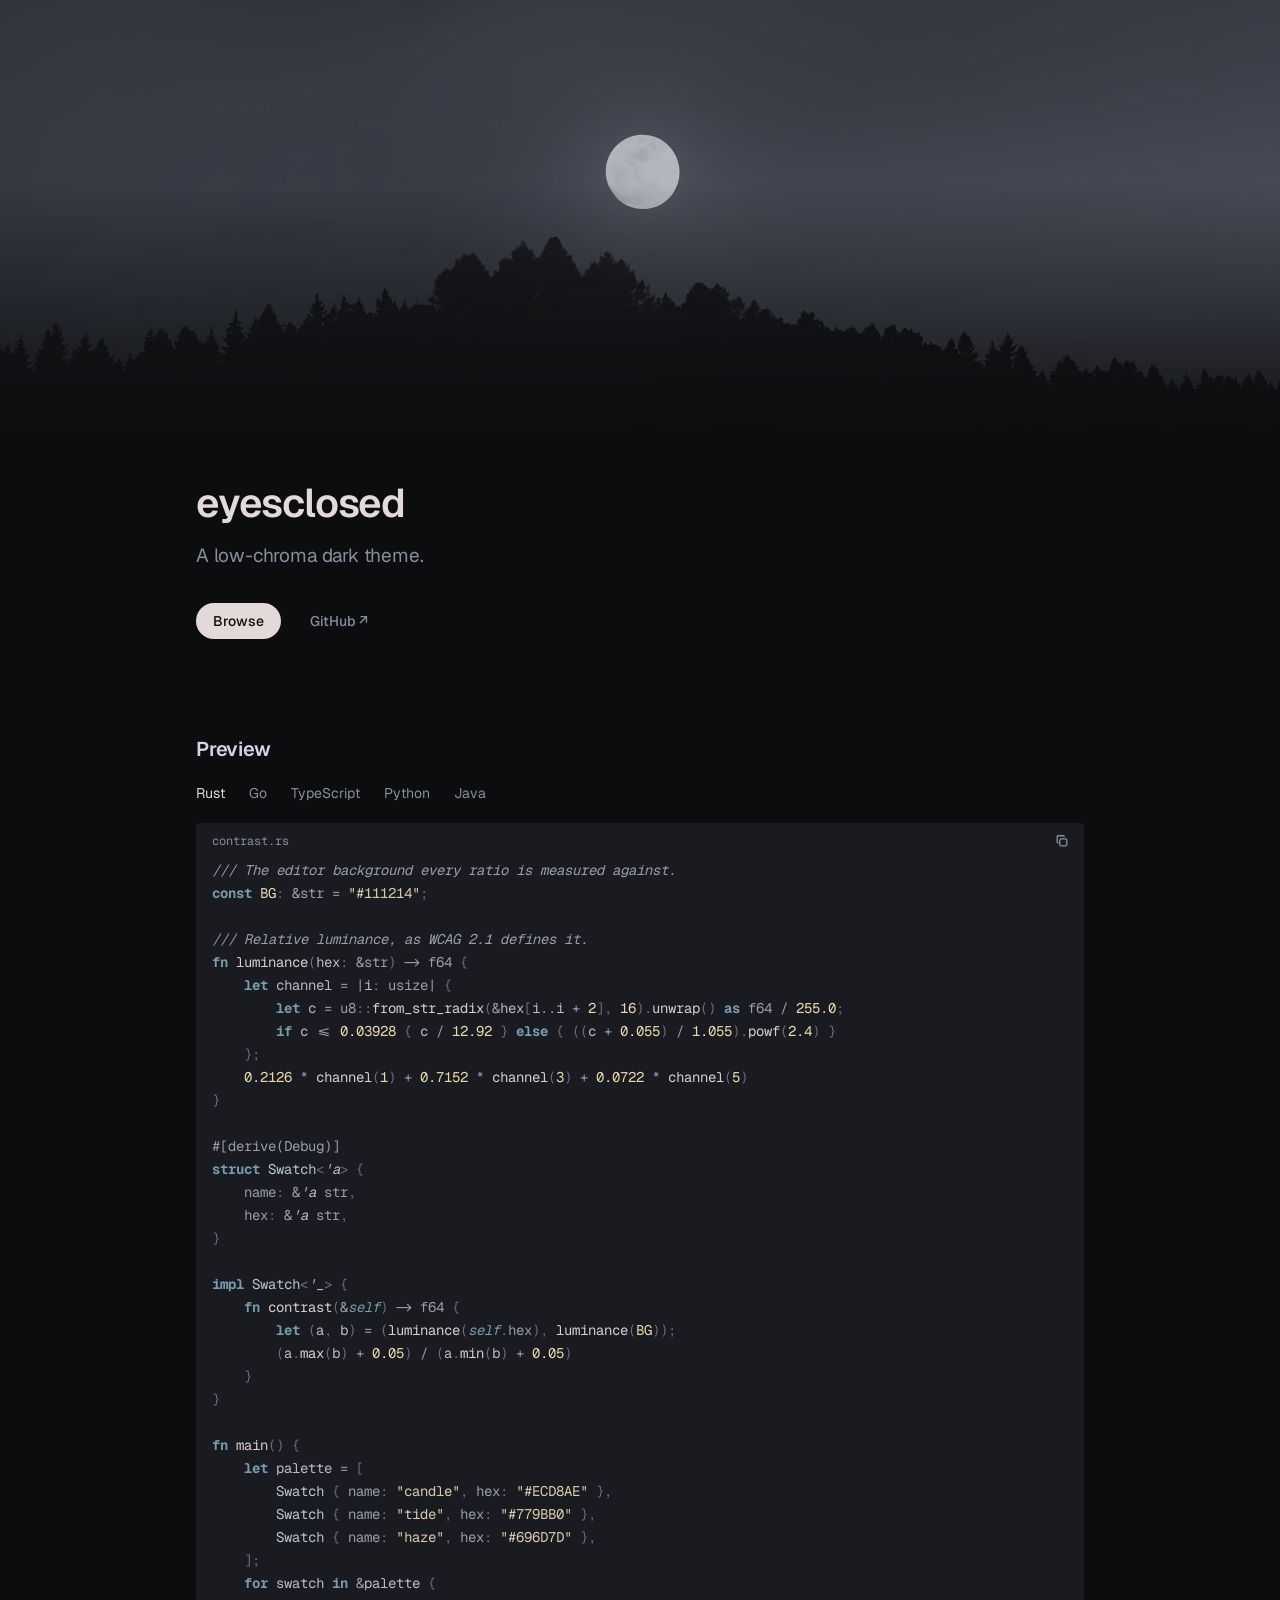
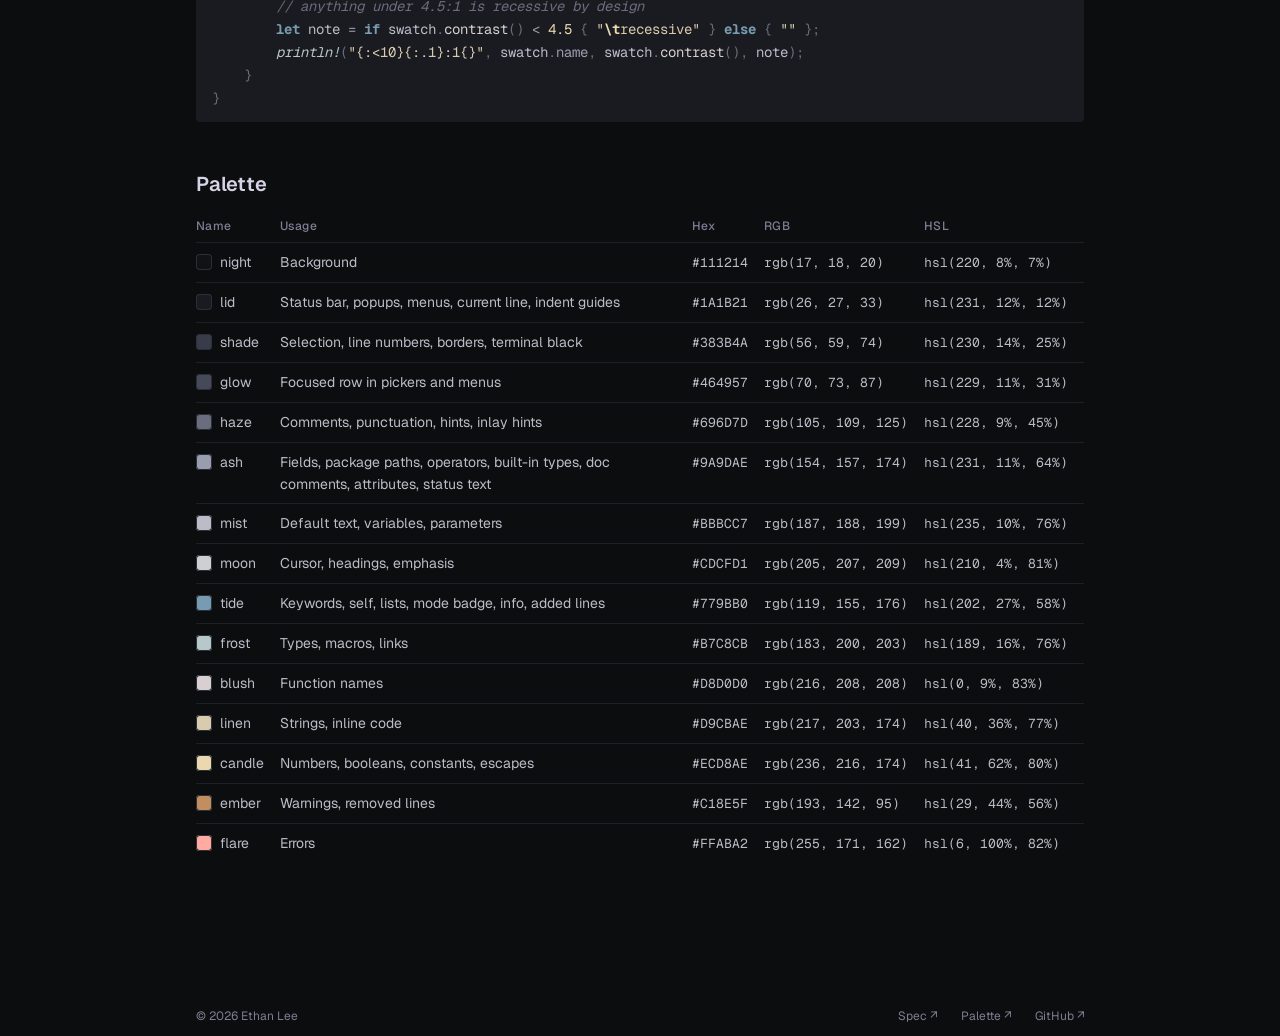
==== commit bbb8899a: "crop photo consistently across screen sizes" ====
--- a/website/index.html
+++ b/website/index.html
@@ -16,7 +16,7 @@
 </head>
 <body class="ec">
 <figure class="cover">
-  <img src="moonrise.jpg" width="2400" height="1339" alt="A full moon rising over a dark ridge of pines, above a field of dry grass.">
+  <img src="moonrise.jpg" srcset="moonrise.jpg 2400w, moonrise-4000.jpg 4000w" sizes="100vw" width="2400" height="857" alt="A full moon rising over a dark ridge of pines.">
 </figure>
 <div class="ec-page">
 <main>
--- a/website/site.css
+++ b/website/site.css
@@ -1,10 +1,11 @@
 /* eyesclosed site — the few pieces bundle.css doesn't carry. Load after it. */
 
 /* The wallpaper opens the page edge to edge and fades into it toward the bottom,
-   so the hero needs less air above it. */
+   so the hero needs less air above it. The files are already cropped to the sky
+   and treeline (14:5), so it scales with the width and shows the same at every size. */
 .cover { margin: 0; }
 .cover > img {
-  display: block; width: 100%; height: clamp(220px, 36vw, 520px); object-fit: cover; object-position: center top;
+  display: block; width: 100%; height: auto;
   -webkit-mask-image: linear-gradient(to bottom, #000 40%, transparent);
   mask-image: linear-gradient(to bottom, #000 40%, transparent);
 }
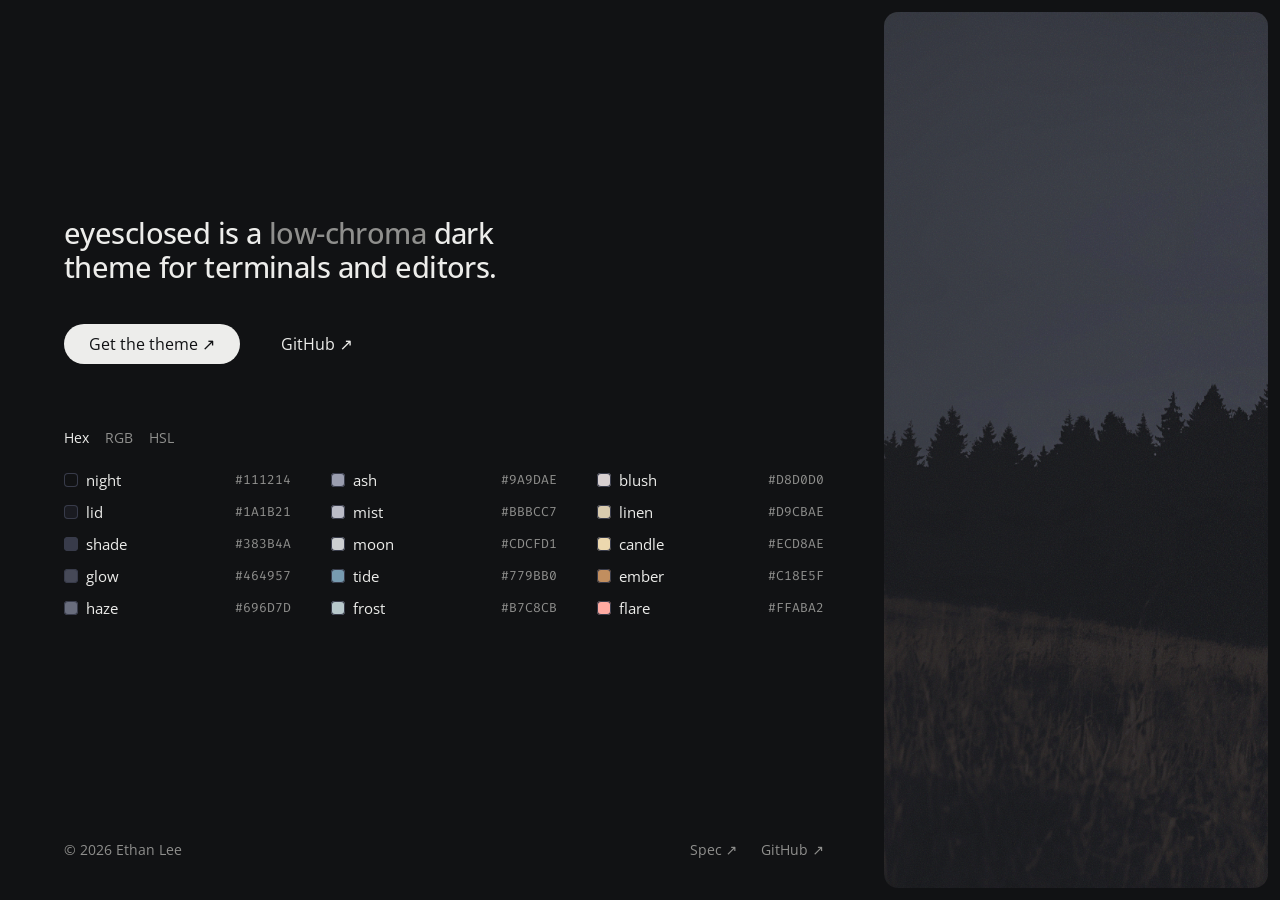
==== commit 259f893a: "redesign website on the stage layout: one screen, palette chips, drifting moonrise panel" ====
--- a/website/index.html
+++ b/website/index.html
@@ -4,8 +4,8 @@
 <meta charset="utf-8">
 <meta name="viewport" content="width=device-width, initial-scale=1">
 <title>eyesclosed — a low-chroma dark theme</title>
-<meta name="description" content="A low-chroma dark theme.">
-<meta name="theme-color" content="#0B0D0E">
+<meta name="description" content="A low-chroma dark theme for terminals and editors.">
+<meta name="theme-color" content="#111214">
 <link rel="icon" href="favicon.svg" type="image/svg+xml">
 <link rel="preconnect" href="https://fonts.googleapis.com">
 <link rel="preconnect" href="https://fonts.gstatic.com" crossorigin>
@@ -15,252 +15,43 @@
 <script src="site.js" defer></script>
 </head>
 <body class="ec">
-<figure class="cover">
-  <img src="moonrise.jpg" srcset="moonrise.jpg 2400w, moonrise-4000.jpg 4000w" sizes="100vw" width="2400" height="857" alt="A full moon rising over a dark ridge of pines.">
-</figure>
+<aside class="scroll-panel" aria-hidden="true"><div class="scroll-track"><img src="moonrise.png" width="1877" height="2286" alt=""><img class="flip" src="moonrise.png" width="1877" height="2286" alt=""><img src="moonrise.png" width="1877" height="2286" alt=""><img class="flip" src="moonrise.png" width="1877" height="2286" alt=""></div></aside>
 <div class="ec-page">
 <main>
 
-<section class="ec-hero cover-next">
-  <h1>eyesclosed</h1>
-  <p class="ec-hero-lede">A low-chroma dark theme.</p>
-  <div class="ec-hero-actions"><a class="ec-btn ec-btn--primary" href="https://github.com/thdxg/eyesclosed/tree/main/themes">Browse</a><a class="ec-btn" href="https://github.com/thdxg/eyesclosed">GitHub ↗</a></div>
+<section class="ec-hero">
+  <div class="ec-reveal">
+    <h1>eyesclosed is a <span class="ec-quiet">low-chroma</span> dark theme for terminals and editors.</h1>
+    <div class="ec-hero-actions"><a class="ec-btn ec-btn--primary" href="https://github.com/thdxg/eyesclosed/blob/main/themes/README.md">Get the theme ↗</a><a class="ec-btn" href="https://github.com/thdxg/eyesclosed">GitHub ↗</a></div>
+  </div>
+  <img class="hero-photo" src="moonrise.png" width="1877" height="2286" alt="">
 </section>
 
-<section class="ec-section" id="preview">
-  <div class="ec-section-body ec-span">
-    <h3>Preview</h3>
-
-<div class="tabs" role="tablist" aria-label="Language" hidden><button type="button" role="tab" id="code-rust-tab" aria-controls="code-rust" aria-selected="true">Rust</button><button type="button" role="tab" id="code-go-tab" aria-controls="code-go" aria-selected="false">Go</button><button type="button" role="tab" id="code-ts-tab" aria-controls="code-ts" aria-selected="false">TypeScript</button><button type="button" role="tab" id="code-py-tab" aria-controls="code-py" aria-selected="false">Python</button><button type="button" role="tab" id="code-java-tab" aria-controls="code-java" aria-selected="false">Java</button></div>
-<div role="tabpanel" id="code-rust" aria-labelledby="code-rust-tab"><div class="ec-code" data-block>
-<div class="ec-code-caption"><span>contrast.rs</span><button class="ec-copy" type="button" aria-label="Copy contrast.rs"><svg viewBox="0 0 16 16" aria-hidden="true"><rect x="5.5" y="5.5" width="8" height="8" rx="1.5"/><path d="M10.5 3.5v-.5a1 1 0 0 0-1-1h-6a1 1 0 0 0-1 1v6a1 1 0 0 0 1 1h.5"/></svg></button></div>
-<pre><code><span class="tok-doc">/// The editor background every ratio is measured against.</span>
-<span class="tok-keyword">const</span> <span class="tok-constant">BG</span><span class="tok-punct">:</span> <span class="tok-operator">&amp;</span><span class="tok-builtin">str</span> <span class="tok-operator">=</span> <span class="tok-string">&quot;#111214&quot;</span><span class="tok-punct">;</span>
-
-<span class="tok-doc">/// Relative luminance, as WCAG 2.1 defines it.</span>
-<span class="tok-keyword">fn</span> <span class="tok-function">luminance</span><span class="tok-punct">(</span><span class="tok-parameter">hex</span><span class="tok-punct">:</span> <span class="tok-operator">&amp;</span><span class="tok-builtin">str</span><span class="tok-punct">)</span> <span class="tok-operator">-&gt;</span> <span class="tok-builtin">f64</span> <span class="tok-punct">{</span>
-    <span class="tok-keyword">let</span> channel <span class="tok-operator">=</span> <span class="tok-operator">|</span><span class="tok-parameter">i</span><span class="tok-punct">:</span> <span class="tok-builtin">usize</span><span class="tok-operator">|</span> <span class="tok-punct">{</span>
-        <span class="tok-keyword">let</span> c <span class="tok-operator">=</span> <span class="tok-builtin">u8</span><span class="tok-punct">::</span><span class="tok-function">from_str_radix</span><span class="tok-punct">(</span><span class="tok-operator">&amp;</span><span class="tok-parameter">hex</span><span class="tok-punct">[</span><span class="tok-parameter">i</span><span class="tok-operator">..</span><span class="tok-parameter">i</span> <span class="tok-operator">+</span> <span class="tok-constant">2</span><span class="tok-punct">]</span><span class="tok-punct">,</span> <span class="tok-constant">16</span><span class="tok-punct">)</span><span class="tok-punct">.</span><span class="tok-function">unwrap</span><span class="tok-punct">(</span><span class="tok-punct">)</span> <span class="tok-keyword">as</span> <span class="tok-builtin">f64</span> <span class="tok-operator">/</span> <span class="tok-constant">255.0</span><span class="tok-punct">;</span>
-        <span class="tok-keyword">if</span> c <span class="tok-operator">&lt;=</span> <span class="tok-constant">0.03928</span> <span class="tok-punct">{</span> c <span class="tok-operator">/</span> <span class="tok-constant">12.92</span> <span class="tok-punct">}</span> <span class="tok-keyword">else</span> <span class="tok-punct">{</span> <span class="tok-punct">(</span><span class="tok-punct">(</span>c <span class="tok-operator">+</span> <span class="tok-constant">0.055</span><span class="tok-punct">)</span> <span class="tok-operator">/</span> <span class="tok-constant">1.055</span><span class="tok-punct">)</span><span class="tok-punct">.</span><span class="tok-function">powf</span><span class="tok-punct">(</span><span class="tok-constant">2.4</span><span class="tok-punct">)</span> <span class="tok-punct">}</span>
-    <span class="tok-punct">}</span><span class="tok-punct">;</span>
-    <span class="tok-constant">0.2126</span> <span class="tok-operator">*</span> <span class="tok-function">channel</span><span class="tok-punct">(</span><span class="tok-constant">1</span><span class="tok-punct">)</span> <span class="tok-operator">+</span> <span class="tok-constant">0.7152</span> <span class="tok-operator">*</span> <span class="tok-function">channel</span><span class="tok-punct">(</span><span class="tok-constant">3</span><span class="tok-punct">)</span> <span class="tok-operator">+</span> <span class="tok-constant">0.0722</span> <span class="tok-operator">*</span> <span class="tok-function">channel</span><span class="tok-punct">(</span><span class="tok-constant">5</span><span class="tok-punct">)</span>
-<span class="tok-punct">}</span>
-
-<span class="tok-attribute">#[derive(Debug)]</span>
-<span class="tok-keyword">struct</span> <span class="tok-type">Swatch</span><span class="tok-punct">&lt;</span><span class="tok-lifetime">'a</span><span class="tok-punct">&gt;</span> <span class="tok-punct">{</span>
-    <span class="tok-property">name</span><span class="tok-punct">:</span> <span class="tok-operator">&amp;</span><span class="tok-lifetime">'a</span> <span class="tok-builtin">str</span><span class="tok-punct">,</span>
-    <span class="tok-property">hex</span><span class="tok-punct">:</span> <span class="tok-operator">&amp;</span><span class="tok-lifetime">'a</span> <span class="tok-builtin">str</span><span class="tok-punct">,</span>
-<span class="tok-punct">}</span>
-
-<span class="tok-keyword">impl</span> <span class="tok-type">Swatch</span><span class="tok-punct">&lt;</span><span class="tok-lifetime">'_</span><span class="tok-punct">&gt;</span> <span class="tok-punct">{</span>
-    <span class="tok-keyword">fn</span> <span class="tok-function">contrast</span><span class="tok-punct">(</span><span class="tok-operator">&amp;</span><span class="tok-selfvar">self</span><span class="tok-punct">)</span> <span class="tok-operator">-&gt;</span> <span class="tok-builtin">f64</span> <span class="tok-punct">{</span>
-        <span class="tok-keyword">let</span> <span class="tok-punct">(</span>a<span class="tok-punct">,</span> b<span class="tok-punct">)</span> <span class="tok-operator">=</span> <span class="tok-punct">(</span><span class="tok-function">luminance</span><span class="tok-punct">(</span><span class="tok-selfvar">self</span><span class="tok-punct">.</span><span class="tok-property">hex</span><span class="tok-punct">)</span><span class="tok-punct">,</span> <span class="tok-function">luminance</span><span class="tok-punct">(</span><span class="tok-constant">BG</span><span class="tok-punct">)</span><span class="tok-punct">)</span><span class="tok-punct">;</span>
-        <span class="tok-punct">(</span>a<span class="tok-punct">.</span><span class="tok-function">max</span><span class="tok-punct">(</span>b<span class="tok-punct">)</span> <span class="tok-operator">+</span> <span class="tok-constant">0.05</span><span class="tok-punct">)</span> <span class="tok-operator">/</span> <span class="tok-punct">(</span>a<span class="tok-punct">.</span><span class="tok-function">min</span><span class="tok-punct">(</span>b<span class="tok-punct">)</span> <span class="tok-operator">+</span> <span class="tok-constant">0.05</span><span class="tok-punct">)</span>
-    <span class="tok-punct">}</span>
-<span class="tok-punct">}</span>
-
-<span class="tok-keyword">fn</span> <span class="tok-function">main</span><span class="tok-punct">(</span><span class="tok-punct">)</span> <span class="tok-punct">{</span>
-    <span class="tok-keyword">let</span> palette <span class="tok-operator">=</span> <span class="tok-punct">[</span>
-        <span class="tok-type">Swatch</span> <span class="tok-punct">{</span> <span class="tok-property">name</span><span class="tok-punct">:</span> <span class="tok-string">&quot;candle&quot;</span><span class="tok-punct">,</span> <span class="tok-property">hex</span><span class="tok-punct">:</span> <span class="tok-string">&quot;#ECD8AE&quot;</span> <span class="tok-punct">}</span><span class="tok-punct">,</span>
-        <span class="tok-type">Swatch</span> <span class="tok-punct">{</span> <span class="tok-property">name</span><span class="tok-punct">:</span> <span class="tok-string">&quot;tide&quot;</span><span class="tok-punct">,</span> <span class="tok-property">hex</span><span class="tok-punct">:</span> <span class="tok-string">&quot;#779BB0&quot;</span> <span class="tok-punct">}</span><span class="tok-punct">,</span>
-        <span class="tok-type">Swatch</span> <span class="tok-punct">{</span> <span class="tok-property">name</span><span class="tok-punct">:</span> <span class="tok-string">&quot;haze&quot;</span><span class="tok-punct">,</span> <span class="tok-property">hex</span><span class="tok-punct">:</span> <span class="tok-string">&quot;#696D7D&quot;</span> <span class="tok-punct">}</span><span class="tok-punct">,</span>
-    <span class="tok-punct">]</span><span class="tok-punct">;</span>
-    <span class="tok-keyword">for</span> swatch <span class="tok-keyword">in</span> <span class="tok-operator">&amp;</span>palette <span class="tok-punct">{</span>
-        <span class="tok-comment">// anything under 4.5:1 is recessive by design</span>
-        <span class="tok-keyword">let</span> note <span class="tok-operator">=</span> <span class="tok-keyword">if</span> swatch<span class="tok-punct">.</span><span class="tok-function">contrast</span><span class="tok-punct">(</span><span class="tok-punct">)</span> <span class="tok-operator">&lt;</span> <span class="tok-constant">4.5</span> <span class="tok-punct">{</span> <span class="tok-string">&quot;</span><span class="tok-escape">\t</span><span class="tok-string">recessive&quot;</span> <span class="tok-punct">}</span> <span class="tok-keyword">else</span> <span class="tok-punct">{</span> <span class="tok-string">&quot;&quot;</span> <span class="tok-punct">}</span><span class="tok-punct">;</span>
-        <span class="tok-macro">println!</span><span class="tok-punct">(</span><span class="tok-string">&quot;{:&lt;10}{:.1}:1{}&quot;</span><span class="tok-punct">,</span> swatch<span class="tok-punct">.</span><span class="tok-property">name</span><span class="tok-punct">,</span> swatch<span class="tok-punct">.</span><span class="tok-function">contrast</span><span class="tok-punct">(</span><span class="tok-punct">)</span><span class="tok-punct">,</span> note<span class="tok-punct">)</span><span class="tok-punct">;</span>
-    <span class="tok-punct">}</span>
-<span class="tok-punct">}</span></code></pre></div></div>
-<div role="tabpanel" id="code-go" aria-labelledby="code-go-tab"><div class="ec-code" data-block>
-<div class="ec-code-caption"><span>contrast.go</span><button class="ec-copy" type="button" aria-label="Copy contrast.go"><svg viewBox="0 0 16 16" aria-hidden="true"><rect x="5.5" y="5.5" width="8" height="8" rx="1.5"/><path d="M10.5 3.5v-.5a1 1 0 0 0-1-1h-6a1 1 0 0 0-1 1v6a1 1 0 0 0 1 1h.5"/></svg></button></div>
-<pre><code><span class="tok-keyword">package</span> main
-
-<span class="tok-keyword">import</span> <span class="tok-punct">(</span>
-	<span class="tok-string">&quot;fmt&quot;</span>
-	<span class="tok-string">&quot;math&quot;</span>
-	<span class="tok-string">&quot;strconv&quot;</span>
-<span class="tok-punct">)</span>
-
-<span class="tok-comment">// BG is the editor background every ratio is measured against.</span>
-<span class="tok-keyword">const</span> <span class="tok-constant">BG</span> <span class="tok-operator">=</span> <span class="tok-string">&quot;#111214&quot;</span>
-
-<span class="tok-comment">// luminance is relative luminance, as WCAG 2.1 defines it.</span>
-<span class="tok-keyword">func</span> <span class="tok-function">luminance</span><span class="tok-punct">(</span><span class="tok-parameter">hex</span> <span class="tok-builtin">string</span><span class="tok-punct">)</span> <span class="tok-builtin">float64</span> <span class="tok-punct">{</span>
-	channel <span class="tok-operator">:=</span> <span class="tok-keyword">func</span><span class="tok-punct">(</span><span class="tok-parameter">i</span> <span class="tok-builtin">int</span><span class="tok-punct">)</span> <span class="tok-builtin">float64</span> <span class="tok-punct">{</span>
-		v<span class="tok-punct">,</span> _ <span class="tok-operator">:=</span> <span class="tok-namespace">strconv</span><span class="tok-punct">.</span><span class="tok-function">ParseUint</span><span class="tok-punct">(</span><span class="tok-parameter">hex</span><span class="tok-punct">[</span><span class="tok-parameter">i</span><span class="tok-punct">:</span><span class="tok-parameter">i</span><span class="tok-operator">+</span><span class="tok-constant">2</span><span class="tok-punct">]</span><span class="tok-punct">,</span> <span class="tok-constant">16</span><span class="tok-punct">,</span> <span class="tok-constant">8</span><span class="tok-punct">)</span>
-		c <span class="tok-operator">:=</span> <span class="tok-function">float64</span><span class="tok-punct">(</span>v<span class="tok-punct">)</span> <span class="tok-operator">/</span> <span class="tok-constant">255</span>
-		<span class="tok-keyword">if</span> c <span class="tok-operator">&lt;=</span> <span class="tok-constant">0.03928</span> <span class="tok-punct">{</span>
-			<span class="tok-keyword">return</span> c <span class="tok-operator">/</span> <span class="tok-constant">12.92</span>
-		<span class="tok-punct">}</span>
-		<span class="tok-keyword">return</span> <span class="tok-namespace">math</span><span class="tok-punct">.</span><span class="tok-function">Pow</span><span class="tok-punct">(</span><span class="tok-punct">(</span>c<span class="tok-operator">+</span><span class="tok-constant">0.055</span><span class="tok-punct">)</span><span class="tok-operator">/</span><span class="tok-constant">1.055</span><span class="tok-punct">,</span> <span class="tok-constant">2.4</span><span class="tok-punct">)</span>
-	<span class="tok-punct">}</span>
-	<span class="tok-keyword">return</span> <span class="tok-constant">0.2126</span><span class="tok-operator">*</span><span class="tok-function">channel</span><span class="tok-punct">(</span><span class="tok-constant">1</span><span class="tok-punct">)</span> <span class="tok-operator">+</span> <span class="tok-constant">0.7152</span><span class="tok-operator">*</span><span class="tok-function">channel</span><span class="tok-punct">(</span><span class="tok-constant">3</span><span class="tok-punct">)</span> <span class="tok-operator">+</span> <span class="tok-constant">0.0722</span><span class="tok-operator">*</span><span class="tok-function">channel</span><span class="tok-punct">(</span><span class="tok-constant">5</span><span class="tok-punct">)</span>
-<span class="tok-punct">}</span>
-
-<span class="tok-keyword">type</span> <span class="tok-type">Swatch</span> <span class="tok-keyword">struct</span> <span class="tok-punct">{</span>
-	<span class="tok-property">Name</span> <span class="tok-builtin">string</span>
-	<span class="tok-property">Hex</span>  <span class="tok-builtin">string</span>
-<span class="tok-punct">}</span>
-
-<span class="tok-keyword">func</span> <span class="tok-punct">(</span><span class="tok-parameter">s</span> <span class="tok-type">Swatch</span><span class="tok-punct">)</span> <span class="tok-function">Contrast</span><span class="tok-punct">(</span><span class="tok-punct">)</span> <span class="tok-builtin">float64</span> <span class="tok-punct">{</span>
-	a<span class="tok-punct">,</span> b <span class="tok-operator">:=</span> <span class="tok-function">luminance</span><span class="tok-punct">(</span><span class="tok-parameter">s</span><span class="tok-punct">.</span><span class="tok-property">Hex</span><span class="tok-punct">)</span><span class="tok-punct">,</span> <span class="tok-function">luminance</span><span class="tok-punct">(</span><span class="tok-constant">BG</span><span class="tok-punct">)</span>
-	<span class="tok-keyword">return</span> <span class="tok-punct">(</span><span class="tok-namespace">math</span><span class="tok-punct">.</span><span class="tok-function">Max</span><span class="tok-punct">(</span>a<span class="tok-punct">,</span> b<span class="tok-punct">)</span> <span class="tok-operator">+</span> <span class="tok-constant">0.05</span><span class="tok-punct">)</span> <span class="tok-operator">/</span> <span class="tok-punct">(</span><span class="tok-namespace">math</span><span class="tok-punct">.</span><span class="tok-function">Min</span><span class="tok-punct">(</span>a<span class="tok-punct">,</span> b<span class="tok-punct">)</span> <span class="tok-operator">+</span> <span class="tok-constant">0.05</span><span class="tok-punct">)</span>
-<span class="tok-punct">}</span>
-
-<span class="tok-keyword">func</span> <span class="tok-function">main</span><span class="tok-punct">(</span><span class="tok-punct">)</span> <span class="tok-punct">{</span>
-	palette <span class="tok-operator">:=</span> <span class="tok-punct">[</span><span class="tok-punct">]</span><span class="tok-type">Swatch</span><span class="tok-punct">{</span>
-		<span class="tok-punct">{</span><span class="tok-string">&quot;candle&quot;</span><span class="tok-punct">,</span> <span class="tok-string">&quot;#ECD8AE&quot;</span><span class="tok-punct">}</span><span class="tok-punct">,</span>
-		<span class="tok-punct">{</span><span class="tok-string">&quot;tide&quot;</span><span class="tok-punct">,</span> <span class="tok-string">&quot;#779BB0&quot;</span><span class="tok-punct">}</span><span class="tok-punct">,</span>
-		<span class="tok-punct">{</span><span class="tok-string">&quot;haze&quot;</span><span class="tok-punct">,</span> <span class="tok-string">&quot;#696D7D&quot;</span><span class="tok-punct">}</span><span class="tok-punct">,</span>
-	<span class="tok-punct">}</span>
-	<span class="tok-keyword">for</span> _<span class="tok-punct">,</span> <span class="tok-parameter">s</span> <span class="tok-operator">:=</span> <span class="tok-keyword">range</span> palette <span class="tok-punct">{</span>
-		<span class="tok-comment">// anything under 4.5:1 is recessive by design</span>
-		note <span class="tok-operator">:=</span> <span class="tok-string">&quot;&quot;</span>
-		<span class="tok-keyword">if</span> <span class="tok-parameter">s</span><span class="tok-punct">.</span><span class="tok-function">Contrast</span><span class="tok-punct">(</span><span class="tok-punct">)</span> <span class="tok-operator">&lt;</span> <span class="tok-constant">4.5</span> <span class="tok-punct">{</span>
-			note <span class="tok-operator">=</span> <span class="tok-string">&quot;</span><span class="tok-escape">\t</span><span class="tok-string">recessive&quot;</span>
-		<span class="tok-punct">}</span>
-		<span class="tok-namespace">fmt</span><span class="tok-punct">.</span><span class="tok-function">Printf</span><span class="tok-punct">(</span><span class="tok-string">&quot;%-10s%.1f:1%s</span><span class="tok-escape">\n</span><span class="tok-string">&quot;</span><span class="tok-punct">,</span> <span class="tok-parameter">s</span><span class="tok-punct">.</span><span class="tok-property">Name</span><span class="tok-punct">,</span> <span class="tok-parameter">s</span><span class="tok-punct">.</span><span class="tok-function">Contrast</span><span class="tok-punct">(</span><span class="tok-punct">)</span><span class="tok-punct">,</span> note<span class="tok-punct">)</span>
-	<span class="tok-punct">}</span>
-<span class="tok-punct">}</span></code></pre></div></div>
-<div role="tabpanel" id="code-ts" aria-labelledby="code-ts-tab"><div class="ec-code" data-block>
-<div class="ec-code-caption"><span>contrast.ts</span><button class="ec-copy" type="button" aria-label="Copy contrast.ts"><svg viewBox="0 0 16 16" aria-hidden="true"><rect x="5.5" y="5.5" width="8" height="8" rx="1.5"/><path d="M10.5 3.5v-.5a1 1 0 0 0-1-1h-6a1 1 0 0 0-1 1v6a1 1 0 0 0 1 1h.5"/></svg></button></div>
-<pre><code><span class="tok-doc">/** The editor background every ratio is measured against. */</span>
-<span class="tok-keyword">const</span> <span class="tok-constant">BG</span> <span class="tok-operator">=</span> <span class="tok-string">&quot;#111214&quot;</span><span class="tok-punct">;</span>
-
-<span class="tok-doc">/** Relative luminance, as WCAG 2.1 defines it. */</span>
-<span class="tok-keyword">function</span> <span class="tok-function">luminance</span><span class="tok-punct">(</span><span class="tok-parameter">hex</span><span class="tok-punct">:</span> <span class="tok-builtin">string</span><span class="tok-punct">)</span><span class="tok-punct">:</span> <span class="tok-builtin">number</span> <span class="tok-punct">{</span>
-  <span class="tok-keyword">const</span> channel <span class="tok-operator">=</span> <span class="tok-punct">(</span><span class="tok-parameter">i</span><span class="tok-punct">:</span> <span class="tok-builtin">number</span><span class="tok-punct">)</span><span class="tok-punct">:</span> <span class="tok-builtin">number</span> <span class="tok-operator">=&gt;</span> <span class="tok-punct">{</span>
-    <span class="tok-keyword">const</span> c <span class="tok-operator">=</span> <span class="tok-function">parseInt</span><span class="tok-punct">(</span><span class="tok-parameter">hex</span><span class="tok-punct">.</span><span class="tok-function">slice</span><span class="tok-punct">(</span><span class="tok-parameter">i</span><span class="tok-punct">,</span> <span class="tok-parameter">i</span> <span class="tok-operator">+</span> <span class="tok-constant">2</span><span class="tok-punct">)</span><span class="tok-punct">,</span> <span class="tok-constant">16</span><span class="tok-punct">)</span> <span class="tok-operator">/</span> <span class="tok-constant">255</span><span class="tok-punct">;</span>
-    <span class="tok-keyword">return</span> c <span class="tok-operator">&lt;=</span> <span class="tok-constant">0.03928</span> <span class="tok-operator">?</span> c <span class="tok-operator">/</span> <span class="tok-constant">12.92</span> <span class="tok-punct">:</span> <span class="tok-punct">(</span><span class="tok-punct">(</span>c <span class="tok-operator">+</span> <span class="tok-constant">0.055</span><span class="tok-punct">)</span> <span class="tok-operator">/</span> <span class="tok-constant">1.055</span><span class="tok-punct">)</span> <span class="tok-operator">**</span> <span class="tok-constant">2.4</span><span class="tok-punct">;</span>
-  <span class="tok-punct">}</span><span class="tok-punct">;</span>
-  <span class="tok-keyword">return</span> <span class="tok-constant">0.2126</span> <span class="tok-operator">*</span> <span class="tok-function">channel</span><span class="tok-punct">(</span><span class="tok-constant">1</span><span class="tok-punct">)</span> <span class="tok-operator">+</span> <span class="tok-constant">0.7152</span> <span class="tok-operator">*</span> <span class="tok-function">channel</span><span class="tok-punct">(</span><span class="tok-constant">3</span><span class="tok-punct">)</span> <span class="tok-operator">+</span> <span class="tok-constant">0.0722</span> <span class="tok-operator">*</span> <span class="tok-function">channel</span><span class="tok-punct">(</span><span class="tok-constant">5</span><span class="tok-punct">)</span><span class="tok-punct">;</span>
-<span class="tok-punct">}</span>
-
-<span class="tok-keyword">class</span> <span class="tok-type">Swatch</span> <span class="tok-punct">{</span>
-  <span class="tok-keyword">constructor</span><span class="tok-punct">(</span><span class="tok-keyword">readonly</span> <span class="tok-parameter">name</span><span class="tok-punct">:</span> <span class="tok-builtin">string</span><span class="tok-punct">,</span> <span class="tok-keyword">readonly</span> <span class="tok-parameter">hex</span><span class="tok-punct">:</span> <span class="tok-builtin">string</span><span class="tok-punct">)</span> <span class="tok-punct">{</span><span class="tok-punct">}</span>
-
-  <span class="tok-function">contrast</span><span class="tok-punct">(</span><span class="tok-punct">)</span><span class="tok-punct">:</span> <span class="tok-builtin">number</span> <span class="tok-punct">{</span>
-    <span class="tok-keyword">const</span> <span class="tok-punct">[</span>a<span class="tok-punct">,</span> b<span class="tok-punct">]</span> <span class="tok-operator">=</span> <span class="tok-punct">[</span><span class="tok-function">luminance</span><span class="tok-punct">(</span><span class="tok-selfvar">this</span><span class="tok-punct">.</span><span class="tok-property">hex</span><span class="tok-punct">)</span><span class="tok-punct">,</span> <span class="tok-function">luminance</span><span class="tok-punct">(</span><span class="tok-constant">BG</span><span class="tok-punct">)</span><span class="tok-punct">]</span><span class="tok-punct">;</span>
-    <span class="tok-keyword">return</span> <span class="tok-punct">(</span><span class="tok-type">Math</span><span class="tok-punct">.</span><span class="tok-function">max</span><span class="tok-punct">(</span>a<span class="tok-punct">,</span> b<span class="tok-punct">)</span> <span class="tok-operator">+</span> <span class="tok-constant">0.05</span><span class="tok-punct">)</span> <span class="tok-operator">/</span> <span class="tok-punct">(</span><span class="tok-type">Math</span><span class="tok-punct">.</span><span class="tok-function">min</span><span class="tok-punct">(</span>a<span class="tok-punct">,</span> b<span class="tok-punct">)</span> <span class="tok-operator">+</span> <span class="tok-constant">0.05</span><span class="tok-punct">)</span><span class="tok-punct">;</span>
-  <span class="tok-punct">}</span>
-<span class="tok-punct">}</span>
-
-<span class="tok-keyword">const</span> palette <span class="tok-operator">=</span> <span class="tok-punct">[</span>
-  <span class="tok-keyword">new</span> <span class="tok-type">Swatch</span><span class="tok-punct">(</span><span class="tok-string">&quot;candle&quot;</span><span class="tok-punct">,</span> <span class="tok-string">&quot;#ECD8AE&quot;</span><span class="tok-punct">)</span><span class="tok-punct">,</span>
-  <span class="tok-keyword">new</span> <span class="tok-type">Swatch</span><span class="tok-punct">(</span><span class="tok-string">&quot;tide&quot;</span><span class="tok-punct">,</span> <span class="tok-string">&quot;#779BB0&quot;</span><span class="tok-punct">)</span><span class="tok-punct">,</span>
-  <span class="tok-keyword">new</span> <span class="tok-type">Swatch</span><span class="tok-punct">(</span><span class="tok-string">&quot;haze&quot;</span><span class="tok-punct">,</span> <span class="tok-string">&quot;#696D7D&quot;</span><span class="tok-punct">)</span><span class="tok-punct">,</span>
-<span class="tok-punct">]</span><span class="tok-punct">;</span>
-<span class="tok-keyword">for</span> <span class="tok-punct">(</span><span class="tok-keyword">const</span> swatch <span class="tok-keyword">of</span> palette<span class="tok-punct">)</span> <span class="tok-punct">{</span>
-  <span class="tok-comment">// anything under 4.5:1 is recessive by design</span>
-  <span class="tok-keyword">const</span> note <span class="tok-operator">=</span> swatch<span class="tok-punct">.</span><span class="tok-function">contrast</span><span class="tok-punct">(</span><span class="tok-punct">)</span> <span class="tok-operator">&lt;</span> <span class="tok-constant">4.5</span> <span class="tok-operator">?</span> <span class="tok-string">&quot;</span><span class="tok-escape">\t</span><span class="tok-string">recessive&quot;</span> <span class="tok-punct">:</span> <span class="tok-string">&quot;&quot;</span><span class="tok-punct">;</span>
-  <span class="tok-selfvar">console</span><span class="tok-punct">.</span><span class="tok-function">log</span><span class="tok-punct">(</span><span class="tok-string">`</span><span class="tok-punct">${</span>swatch<span class="tok-punct">.</span><span class="tok-property">name</span><span class="tok-punct">.</span><span class="tok-function">padEnd</span><span class="tok-punct">(</span><span class="tok-constant">10</span><span class="tok-punct">)</span><span class="tok-punct">}</span><span class="tok-punct">${</span>swatch<span class="tok-punct">.</span><span class="tok-function">contrast</span><span class="tok-punct">(</span><span class="tok-punct">)</span><span class="tok-punct">.</span><span class="tok-function">toFixed</span><span class="tok-punct">(</span><span class="tok-constant">1</span><span class="tok-punct">)</span><span class="tok-punct">}</span><span class="tok-string">:1</span><span class="tok-punct">${</span>note<span class="tok-punct">}</span><span class="tok-string">`</span><span class="tok-punct">)</span><span class="tok-punct">;</span>
-<span class="tok-punct">}</span></code></pre></div></div>
-<div role="tabpanel" id="code-py" aria-labelledby="code-py-tab"><div class="ec-code" data-block>
-<div class="ec-code-caption"><span>contrast.py</span><button class="ec-copy" type="button" aria-label="Copy contrast.py"><svg viewBox="0 0 16 16" aria-hidden="true"><rect x="5.5" y="5.5" width="8" height="8" rx="1.5"/><path d="M10.5 3.5v-.5a1 1 0 0 0-1-1h-6a1 1 0 0 0-1 1v6a1 1 0 0 0 1 1h.5"/></svg></button></div>
-<pre><code><span class="tok-keyword">from</span> <span class="tok-namespace">dataclasses</span> <span class="tok-keyword">import</span> dataclass
-
-<span class="tok-comment"># The editor background every ratio is measured against.</span>
-<span class="tok-constant">BG</span> <span class="tok-operator">=</span> <span class="tok-string">&quot;#111214&quot;</span>
-
-
-<span class="tok-keyword">def</span> <span class="tok-function">luminance</span><span class="tok-punct">(</span><span class="tok-parameter">hex</span><span class="tok-punct">:</span> <span class="tok-builtin">str</span><span class="tok-punct">)</span> <span class="tok-operator">-&gt;</span> <span class="tok-builtin">float</span><span class="tok-punct">:</span>
-    <span class="tok-doc">&quot;&quot;&quot;Relative luminance, as WCAG 2.1 defines it.&quot;&quot;&quot;</span>
-
-    <span class="tok-keyword">def</span> <span class="tok-function">channel</span><span class="tok-punct">(</span><span class="tok-parameter">i</span><span class="tok-punct">:</span> <span class="tok-builtin">int</span><span class="tok-punct">)</span> <span class="tok-operator">-&gt;</span> <span class="tok-builtin">float</span><span class="tok-punct">:</span>
-        c <span class="tok-operator">=</span> <span class="tok-function">int</span><span class="tok-punct">(</span><span class="tok-parameter">hex</span><span class="tok-punct">[</span><span class="tok-parameter">i</span> <span class="tok-punct">:</span> <span class="tok-parameter">i</span> <span class="tok-operator">+</span> <span class="tok-constant">2</span><span class="tok-punct">]</span><span class="tok-punct">,</span> <span class="tok-constant">16</span><span class="tok-punct">)</span> <span class="tok-operator">/</span> <span class="tok-constant">255</span>
-        <span class="tok-keyword">return</span> c <span class="tok-operator">/</span> <span class="tok-constant">12.92</span> <span class="tok-keyword">if</span> c <span class="tok-operator">&lt;=</span> <span class="tok-constant">0.03928</span> <span class="tok-keyword">else</span> <span class="tok-punct">(</span><span class="tok-punct">(</span>c <span class="tok-operator">+</span> <span class="tok-constant">0.055</span><span class="tok-punct">)</span> <span class="tok-operator">/</span> <span class="tok-constant">1.055</span><span class="tok-punct">)</span> <span class="tok-operator">**</span> <span class="tok-constant">2.4</span>
-
-    <span class="tok-keyword">return</span> <span class="tok-constant">0.2126</span> <span class="tok-operator">*</span> <span class="tok-function">channel</span><span class="tok-punct">(</span><span class="tok-constant">1</span><span class="tok-punct">)</span> <span class="tok-operator">+</span> <span class="tok-constant">0.7152</span> <span class="tok-operator">*</span> <span class="tok-function">channel</span><span class="tok-punct">(</span><span class="tok-constant">3</span><span class="tok-punct">)</span> <span class="tok-operator">+</span> <span class="tok-constant">0.0722</span> <span class="tok-operator">*</span> <span class="tok-function">channel</span><span class="tok-punct">(</span><span class="tok-constant">5</span><span class="tok-punct">)</span>
-
-
-<span class="tok-attribute">@dataclass</span><span class="tok-punct">(</span><span class="tok-parameter">frozen</span><span class="tok-operator">=</span><span class="tok-constant">True</span><span class="tok-punct">)</span>
-<span class="tok-keyword">class</span> <span class="tok-type">Swatch</span><span class="tok-punct">:</span>
-    <span class="tok-property">name</span><span class="tok-punct">:</span> <span class="tok-builtin">str</span>
-    <span class="tok-property">hex</span><span class="tok-punct">:</span> <span class="tok-builtin">str</span>
-
-    <span class="tok-keyword">def</span> <span class="tok-function">contrast</span><span class="tok-punct">(</span><span class="tok-selfvar">self</span><span class="tok-punct">)</span> <span class="tok-operator">-&gt;</span> <span class="tok-builtin">float</span><span class="tok-punct">:</span>
-        a<span class="tok-punct">,</span> b <span class="tok-operator">=</span> <span class="tok-function">luminance</span><span class="tok-punct">(</span><span class="tok-selfvar">self</span><span class="tok-punct">.</span><span class="tok-property">hex</span><span class="tok-punct">)</span><span class="tok-punct">,</span> <span class="tok-function">luminance</span><span class="tok-punct">(</span><span class="tok-constant">BG</span><span class="tok-punct">)</span>
-        <span class="tok-keyword">return</span> <span class="tok-punct">(</span><span class="tok-function">max</span><span class="tok-punct">(</span>a<span class="tok-punct">,</span> b<span class="tok-punct">)</span> <span class="tok-operator">+</span> <span class="tok-constant">0.05</span><span class="tok-punct">)</span> <span class="tok-operator">/</span> <span class="tok-punct">(</span><span class="tok-function">min</span><span class="tok-punct">(</span>a<span class="tok-punct">,</span> b<span class="tok-punct">)</span> <span class="tok-operator">+</span> <span class="tok-constant">0.05</span><span class="tok-punct">)</span>
-
-
-palette <span class="tok-operator">=</span> <span class="tok-punct">[</span>
-    <span class="tok-type">Swatch</span><span class="tok-punct">(</span><span class="tok-string">&quot;candle&quot;</span><span class="tok-punct">,</span> <span class="tok-string">&quot;#ECD8AE&quot;</span><span class="tok-punct">)</span><span class="tok-punct">,</span>
-    <span class="tok-type">Swatch</span><span class="tok-punct">(</span><span class="tok-string">&quot;tide&quot;</span><span class="tok-punct">,</span> <span class="tok-string">&quot;#779BB0&quot;</span><span class="tok-punct">)</span><span class="tok-punct">,</span>
-    <span class="tok-type">Swatch</span><span class="tok-punct">(</span><span class="tok-string">&quot;haze&quot;</span><span class="tok-punct">,</span> <span class="tok-string">&quot;#696D7D&quot;</span><span class="tok-punct">)</span><span class="tok-punct">,</span>
-<span class="tok-punct">]</span>
-<span class="tok-keyword">for</span> swatch <span class="tok-keyword">in</span> palette<span class="tok-punct">:</span>
-    <span class="tok-comment"># anything under 4.5:1 is recessive by design</span>
-    note <span class="tok-operator">=</span> <span class="tok-string">&quot;</span><span class="tok-escape">\t</span><span class="tok-string">recessive&quot;</span> <span class="tok-keyword">if</span> swatch<span class="tok-punct">.</span><span class="tok-function">contrast</span><span class="tok-punct">(</span><span class="tok-punct">)</span> <span class="tok-operator">&lt;</span> <span class="tok-constant">4.5</span> <span class="tok-keyword">else</span> <span class="tok-string">&quot;&quot;</span>
-    <span class="tok-function">print</span><span class="tok-punct">(</span><span class="tok-string">f&quot;</span><span class="tok-punct">{</span>swatch<span class="tok-punct">.</span><span class="tok-property">name</span><span class="tok-string">:&lt;10</span><span class="tok-punct">}</span><span class="tok-punct">{</span>swatch<span class="tok-punct">.</span><span class="tok-function">contrast</span><span class="tok-punct">(</span><span class="tok-punct">)</span><span class="tok-string">:.1f</span><span class="tok-punct">}</span><span class="tok-string">:1</span><span class="tok-punct">{</span>note<span class="tok-punct">}</span><span class="tok-string">&quot;</span><span class="tok-punct">)</span></code></pre></div></div>
-<div role="tabpanel" id="code-java" aria-labelledby="code-java-tab"><div class="ec-code" data-block>
-<div class="ec-code-caption"><span>Contrast.java</span><button class="ec-copy" type="button" aria-label="Copy Contrast.java"><svg viewBox="0 0 16 16" aria-hidden="true"><rect x="5.5" y="5.5" width="8" height="8" rx="1.5"/><path d="M10.5 3.5v-.5a1 1 0 0 0-1-1h-6a1 1 0 0 0-1 1v6a1 1 0 0 0 1 1h.5"/></svg></button></div>
-<pre><code><span class="tok-keyword">import</span> <span class="tok-namespace">java</span><span class="tok-punct">.</span><span class="tok-namespace">util</span><span class="tok-punct">.</span><span class="tok-type">List</span><span class="tok-punct">;</span>
-
-<span class="tok-keyword">public</span> <span class="tok-keyword">class</span> <span class="tok-type">Contrast</span> <span class="tok-punct">{</span>
-    <span class="tok-doc">/** The editor background every ratio is measured against. */</span>
-    <span class="tok-keyword">static</span> <span class="tok-keyword">final</span> <span class="tok-type">String</span> <span class="tok-constant">BG</span> <span class="tok-operator">=</span> <span class="tok-string">&quot;#111214&quot;</span><span class="tok-punct">;</span>
-
-    <span class="tok-doc">/** Relative luminance, as WCAG 2.1 defines it. */</span>
-    <span class="tok-keyword">static</span> <span class="tok-builtin">double</span> <span class="tok-function">luminance</span><span class="tok-punct">(</span><span class="tok-type">String</span> <span class="tok-parameter">hex</span><span class="tok-punct">)</span> <span class="tok-punct">{</span>
-        <span class="tok-keyword">return</span> <span class="tok-constant">0.2126</span> <span class="tok-operator">*</span> <span class="tok-function">channel</span><span class="tok-punct">(</span><span class="tok-parameter">hex</span><span class="tok-punct">,</span> <span class="tok-constant">1</span><span class="tok-punct">)</span> <span class="tok-operator">+</span> <span class="tok-constant">0.7152</span> <span class="tok-operator">*</span> <span class="tok-function">channel</span><span class="tok-punct">(</span><span class="tok-parameter">hex</span><span class="tok-punct">,</span> <span class="tok-constant">3</span><span class="tok-punct">)</span> <span class="tok-operator">+</span> <span class="tok-constant">0.0722</span> <span class="tok-operator">*</span> <span class="tok-function">channel</span><span class="tok-punct">(</span><span class="tok-parameter">hex</span><span class="tok-punct">,</span> <span class="tok-constant">5</span><span class="tok-punct">)</span><span class="tok-punct">;</span>
-    <span class="tok-punct">}</span>
-
-    <span class="tok-keyword">static</span> <span class="tok-builtin">double</span> <span class="tok-function">channel</span><span class="tok-punct">(</span><span class="tok-type">String</span> <span class="tok-parameter">hex</span><span class="tok-punct">,</span> <span class="tok-builtin">int</span> <span class="tok-parameter">i</span><span class="tok-punct">)</span> <span class="tok-punct">{</span>
-        <span class="tok-builtin">double</span> c <span class="tok-operator">=</span> <span class="tok-type">Integer</span><span class="tok-punct">.</span><span class="tok-function">parseInt</span><span class="tok-punct">(</span><span class="tok-parameter">hex</span><span class="tok-punct">.</span><span class="tok-function">substring</span><span class="tok-punct">(</span><span class="tok-parameter">i</span><span class="tok-punct">,</span> <span class="tok-parameter">i</span> <span class="tok-operator">+</span> <span class="tok-constant">2</span><span class="tok-punct">)</span><span class="tok-punct">,</span> <span class="tok-constant">16</span><span class="tok-punct">)</span> <span class="tok-operator">/</span> <span class="tok-constant">255.0</span><span class="tok-punct">;</span>
-        <span class="tok-keyword">return</span> c <span class="tok-operator">&lt;=</span> <span class="tok-constant">0.03928</span> <span class="tok-operator">?</span> c <span class="tok-operator">/</span> <span class="tok-constant">12.92</span> <span class="tok-punct">:</span> <span class="tok-type">Math</span><span class="tok-punct">.</span><span class="tok-function">pow</span><span class="tok-punct">(</span><span class="tok-punct">(</span>c <span class="tok-operator">+</span> <span class="tok-constant">0.055</span><span class="tok-punct">)</span> <span class="tok-operator">/</span> <span class="tok-constant">1.055</span><span class="tok-punct">,</span> <span class="tok-constant">2.4</span><span class="tok-punct">)</span><span class="tok-punct">;</span>
-    <span class="tok-punct">}</span>
-
-    <span class="tok-keyword">record</span> <span class="tok-type">Swatch</span><span class="tok-punct">(</span><span class="tok-type">String</span> <span class="tok-parameter">name</span><span class="tok-punct">,</span> <span class="tok-type">String</span> <span class="tok-parameter">hex</span><span class="tok-punct">)</span> <span class="tok-punct">{</span>
-        <span class="tok-builtin">double</span> <span class="tok-function">contrast</span><span class="tok-punct">(</span><span class="tok-punct">)</span> <span class="tok-punct">{</span>
-            <span class="tok-builtin">double</span> a <span class="tok-operator">=</span> <span class="tok-function">luminance</span><span class="tok-punct">(</span><span class="tok-selfvar">this</span><span class="tok-punct">.</span><span class="tok-property">hex</span><span class="tok-punct">)</span><span class="tok-punct">,</span> b <span class="tok-operator">=</span> <span class="tok-function">luminance</span><span class="tok-punct">(</span><span class="tok-constant">BG</span><span class="tok-punct">)</span><span class="tok-punct">;</span>
-            <span class="tok-keyword">return</span> <span class="tok-punct">(</span><span class="tok-type">Math</span><span class="tok-punct">.</span><span class="tok-function">max</span><span class="tok-punct">(</span>a<span class="tok-punct">,</span> b<span class="tok-punct">)</span> <span class="tok-operator">+</span> <span class="tok-constant">0.05</span><span class="tok-punct">)</span> <span class="tok-operator">/</span> <span class="tok-punct">(</span><span class="tok-type">Math</span><span class="tok-punct">.</span><span class="tok-function">min</span><span class="tok-punct">(</span>a<span class="tok-punct">,</span> b<span class="tok-punct">)</span> <span class="tok-operator">+</span> <span class="tok-constant">0.05</span><span class="tok-punct">)</span><span class="tok-punct">;</span>
-        <span class="tok-punct">}</span>
-    <span class="tok-punct">}</span>
-
-    <span class="tok-keyword">public</span> <span class="tok-keyword">static</span> <span class="tok-builtin">void</span> <span class="tok-function">main</span><span class="tok-punct">(</span><span class="tok-type">String</span><span class="tok-punct">[</span><span class="tok-punct">]</span> <span class="tok-parameter">args</span><span class="tok-punct">)</span> <span class="tok-punct">{</span>
-        <span class="tok-keyword">var</span> palette <span class="tok-operator">=</span> <span class="tok-type">List</span><span class="tok-punct">.</span><span class="tok-function">of</span><span class="tok-punct">(</span>
-            <span class="tok-keyword">new</span> <span class="tok-type">Swatch</span><span class="tok-punct">(</span><span class="tok-string">&quot;candle&quot;</span><span class="tok-punct">,</span> <span class="tok-string">&quot;#ECD8AE&quot;</span><span class="tok-punct">)</span><span class="tok-punct">,</span>
-            <span class="tok-keyword">new</span> <span class="tok-type">Swatch</span><span class="tok-punct">(</span><span class="tok-string">&quot;tide&quot;</span><span class="tok-punct">,</span> <span class="tok-string">&quot;#779BB0&quot;</span><span class="tok-punct">)</span><span class="tok-punct">,</span>
-            <span class="tok-keyword">new</span> <span class="tok-type">Swatch</span><span class="tok-punct">(</span><span class="tok-string">&quot;haze&quot;</span><span class="tok-punct">,</span> <span class="tok-string">&quot;#696D7D&quot;</span><span class="tok-punct">)</span><span class="tok-punct">)</span><span class="tok-punct">;</span>
-        <span class="tok-keyword">for</span> <span class="tok-punct">(</span><span class="tok-type">Swatch</span> swatch <span class="tok-punct">:</span> palette<span class="tok-punct">)</span> <span class="tok-punct">{</span>
-            <span class="tok-comment">// anything under 4.5:1 is recessive by design</span>
-            <span class="tok-type">String</span> note <span class="tok-operator">=</span> swatch<span class="tok-punct">.</span><span class="tok-function">contrast</span><span class="tok-punct">(</span><span class="tok-punct">)</span> <span class="tok-operator">&lt;</span> <span class="tok-constant">4.5</span> <span class="tok-operator">?</span> <span class="tok-string">&quot;</span><span class="tok-escape">\t</span><span class="tok-string">recessive&quot;</span> <span class="tok-punct">:</span> <span class="tok-string">&quot;&quot;</span><span class="tok-punct">;</span>
-            <span class="tok-type">System</span><span class="tok-punct">.</span><span class="tok-property">out</span><span class="tok-punct">.</span><span class="tok-function">printf</span><span class="tok-punct">(</span><span class="tok-string">&quot;%-10s%.1f:1%s%n&quot;</span><span class="tok-punct">,</span> swatch<span class="tok-punct">.</span><span class="tok-function">name</span><span class="tok-punct">(</span><span class="tok-punct">)</span><span class="tok-punct">,</span> swatch<span class="tok-punct">.</span><span class="tok-function">contrast</span><span class="tok-punct">(</span><span class="tok-punct">)</span><span class="tok-punct">,</span> note<span class="tok-punct">)</span><span class="tok-punct">;</span>
-        <span class="tok-punct">}</span>
-    <span class="tok-punct">}</span>
-<span class="tok-punct">}</span></code></pre></div></div>
-  </div>
-</section>
-
-<section class="ec-section" id="palette">
-  <div class="ec-section-body ec-span">
-    <h3>Palette</h3>
-    <div class="ec-table-wrap"><table class="ec-table">
-<thead><tr><th>Name</th><th>Usage</th><th>Hex</th><th>RGB</th><th>HSL</th></tr></thead>
-<tbody>
-<tr><td class="name"><span class="swatch" style="--c:var(--night)"></span>night</td><td>Background</td><td><button class="copy-value" type="button" data-copy="#111214" aria-label="Copy #111214"><span>#111214</span></button></td><td><button class="copy-value" type="button" data-copy="rgb(17, 18, 20)" aria-label="Copy rgb(17, 18, 20)"><span>rgb(17, 18, 20)</span></button></td><td><button class="copy-value" type="button" data-copy="hsl(220, 8%, 7%)" aria-label="Copy hsl(220, 8%, 7%)"><span>hsl(220, 8%, 7%)</span></button></td></tr>
-<tr><td class="name"><span class="swatch" style="--c:var(--lid)"></span>lid</td><td>Status bar, popups, menus, current line, indent guides</td><td><button class="copy-value" type="button" data-copy="#1A1B21" aria-label="Copy #1A1B21"><span>#1A1B21</span></button></td><td><button class="copy-value" type="button" data-copy="rgb(26, 27, 33)" aria-label="Copy rgb(26, 27, 33)"><span>rgb(26, 27, 33)</span></button></td><td><button class="copy-value" type="button" data-copy="hsl(231, 12%, 12%)" aria-label="Copy hsl(231, 12%, 12%)"><span>hsl(231, 12%, 12%)</span></button></td></tr>
-<tr><td class="name"><span class="swatch" style="--c:var(--shade)"></span>shade</td><td>Selection, line numbers, borders, terminal black</td><td><button class="copy-value" type="button" data-copy="#383B4A" aria-label="Copy #383B4A"><span>#383B4A</span></button></td><td><button class="copy-value" type="button" data-copy="rgb(56, 59, 74)" aria-label="Copy rgb(56, 59, 74)"><span>rgb(56, 59, 74)</span></button></td><td><button class="copy-value" type="button" data-copy="hsl(230, 14%, 25%)" aria-label="Copy hsl(230, 14%, 25%)"><span>hsl(230, 14%, 25%)</span></button></td></tr>
-<tr><td class="name"><span class="swatch" style="--c:var(--glow)"></span>glow</td><td>Focused row in pickers and menus</td><td><button class="copy-value" type="button" data-copy="#464957" aria-label="Copy #464957"><span>#464957</span></button></td><td><button class="copy-value" type="button" data-copy="rgb(70, 73, 87)" aria-label="Copy rgb(70, 73, 87)"><span>rgb(70, 73, 87)</span></button></td><td><button class="copy-value" type="button" data-copy="hsl(229, 11%, 31%)" aria-label="Copy hsl(229, 11%, 31%)"><span>hsl(229, 11%, 31%)</span></button></td></tr>
-<tr><td class="name"><span class="swatch" style="--c:var(--haze)"></span>haze</td><td>Comments, punctuation, hints, inlay hints</td><td><button class="copy-value" type="button" data-copy="#696D7D" aria-label="Copy #696D7D"><span>#696D7D</span></button></td><td><button class="copy-value" type="button" data-copy="rgb(105, 109, 125)" aria-label="Copy rgb(105, 109, 125)"><span>rgb(105, 109, 125)</span></button></td><td><button class="copy-value" type="button" data-copy="hsl(228, 9%, 45%)" aria-label="Copy hsl(228, 9%, 45%)"><span>hsl(228, 9%, 45%)</span></button></td></tr>
-<tr><td class="name"><span class="swatch" style="--c:var(--ash)"></span>ash</td><td>Fields, package paths, operators, built-in types, doc comments, attributes, status text</td><td><button class="copy-value" type="button" data-copy="#9A9DAE" aria-label="Copy #9A9DAE"><span>#9A9DAE</span></button></td><td><button class="copy-value" type="button" data-copy="rgb(154, 157, 174)" aria-label="Copy rgb(154, 157, 174)"><span>rgb(154, 157, 174)</span></button></td><td><button class="copy-value" type="button" data-copy="hsl(231, 11%, 64%)" aria-label="Copy hsl(231, 11%, 64%)"><span>hsl(231, 11%, 64%)</span></button></td></tr>
-<tr><td class="name"><span class="swatch" style="--c:var(--mist)"></span>mist</td><td>Default text, variables, parameters</td><td><button class="copy-value" type="button" data-copy="#BBBCC7" aria-label="Copy #BBBCC7"><span>#BBBCC7</span></button></td><td><button class="copy-value" type="button" data-copy="rgb(187, 188, 199)" aria-label="Copy rgb(187, 188, 199)"><span>rgb(187, 188, 199)</span></button></td><td><button class="copy-value" type="button" data-copy="hsl(235, 10%, 76%)" aria-label="Copy hsl(235, 10%, 76%)"><span>hsl(235, 10%, 76%)</span></button></td></tr>
-<tr><td class="name"><span class="swatch" style="--c:var(--moon)"></span>moon</td><td>Cursor, headings, emphasis</td><td><button class="copy-value" type="button" data-copy="#CDCFD1" aria-label="Copy #CDCFD1"><span>#CDCFD1</span></button></td><td><button class="copy-value" type="button" data-copy="rgb(205, 207, 209)" aria-label="Copy rgb(205, 207, 209)"><span>rgb(205, 207, 209)</span></button></td><td><button class="copy-value" type="button" data-copy="hsl(210, 4%, 81%)" aria-label="Copy hsl(210, 4%, 81%)"><span>hsl(210, 4%, 81%)</span></button></td></tr>
-<tr><td class="name"><span class="swatch" style="--c:var(--tide)"></span>tide</td><td>Keywords, self, lists, mode badge, info, added lines</td><td><button class="copy-value" type="button" data-copy="#779BB0" aria-label="Copy #779BB0"><span>#779BB0</span></button></td><td><button class="copy-value" type="button" data-copy="rgb(119, 155, 176)" aria-label="Copy rgb(119, 155, 176)"><span>rgb(119, 155, 176)</span></button></td><td><button class="copy-value" type="button" data-copy="hsl(202, 27%, 58%)" aria-label="Copy hsl(202, 27%, 58%)"><span>hsl(202, 27%, 58%)</span></button></td></tr>
-<tr><td class="name"><span class="swatch" style="--c:var(--frost)"></span>frost</td><td>Types, macros, links</td><td><button class="copy-value" type="button" data-copy="#B7C8CB" aria-label="Copy #B7C8CB"><span>#B7C8CB</span></button></td><td><button class="copy-value" type="button" data-copy="rgb(183, 200, 203)" aria-label="Copy rgb(183, 200, 203)"><span>rgb(183, 200, 203)</span></button></td><td><button class="copy-value" type="button" data-copy="hsl(189, 16%, 76%)" aria-label="Copy hsl(189, 16%, 76%)"><span>hsl(189, 16%, 76%)</span></button></td></tr>
-<tr><td class="name"><span class="swatch" style="--c:var(--blush)"></span>blush</td><td>Function names</td><td><button class="copy-value" type="button" data-copy="#D8D0D0" aria-label="Copy #D8D0D0"><span>#D8D0D0</span></button></td><td><button class="copy-value" type="button" data-copy="rgb(216, 208, 208)" aria-label="Copy rgb(216, 208, 208)"><span>rgb(216, 208, 208)</span></button></td><td><button class="copy-value" type="button" data-copy="hsl(0, 9%, 83%)" aria-label="Copy hsl(0, 9%, 83%)"><span>hsl(0, 9%, 83%)</span></button></td></tr>
-<tr><td class="name"><span class="swatch" style="--c:var(--linen)"></span>linen</td><td>Strings, inline code</td><td><button class="copy-value" type="button" data-copy="#D9CBAE" aria-label="Copy #D9CBAE"><span>#D9CBAE</span></button></td><td><button class="copy-value" type="button" data-copy="rgb(217, 203, 174)" aria-label="Copy rgb(217, 203, 174)"><span>rgb(217, 203, 174)</span></button></td><td><button class="copy-value" type="button" data-copy="hsl(40, 36%, 77%)" aria-label="Copy hsl(40, 36%, 77%)"><span>hsl(40, 36%, 77%)</span></button></td></tr>
-<tr><td class="name"><span class="swatch" style="--c:var(--candle)"></span>candle</td><td>Numbers, booleans, constants, escapes</td><td><button class="copy-value" type="button" data-copy="#ECD8AE" aria-label="Copy #ECD8AE"><span>#ECD8AE</span></button></td><td><button class="copy-value" type="button" data-copy="rgb(236, 216, 174)" aria-label="Copy rgb(236, 216, 174)"><span>rgb(236, 216, 174)</span></button></td><td><button class="copy-value" type="button" data-copy="hsl(41, 62%, 80%)" aria-label="Copy hsl(41, 62%, 80%)"><span>hsl(41, 62%, 80%)</span></button></td></tr>
-<tr><td class="name"><span class="swatch" style="--c:var(--ember)"></span>ember</td><td>Warnings, removed lines</td><td><button class="copy-value" type="button" data-copy="#C18E5F" aria-label="Copy #C18E5F"><span>#C18E5F</span></button></td><td><button class="copy-value" type="button" data-copy="rgb(193, 142, 95)" aria-label="Copy rgb(193, 142, 95)"><span>rgb(193, 142, 95)</span></button></td><td><button class="copy-value" type="button" data-copy="hsl(29, 44%, 56%)" aria-label="Copy hsl(29, 44%, 56%)"><span>hsl(29, 44%, 56%)</span></button></td></tr>
-<tr><td class="name"><span class="swatch" style="--c:var(--flare)"></span>flare</td><td>Errors</td><td><button class="copy-value" type="button" data-copy="#FFABA2" aria-label="Copy #FFABA2"><span>#FFABA2</span></button></td><td><button class="copy-value" type="button" data-copy="rgb(255, 171, 162)" aria-label="Copy rgb(255, 171, 162)"><span>rgb(255, 171, 162)</span></button></td><td><button class="copy-value" type="button" data-copy="hsl(6, 100%, 82%)" aria-label="Copy hsl(6, 100%, 82%)"><span>hsl(6, 100%, 82%)</span></button></td></tr>
-</tbody></table></div>
-  </div>
+<section class="palette" id="palette" aria-label="Palette">
+  <span class="formats" role="group" aria-label="Color format" data-formats hidden><button type="button" data-format="hex" aria-pressed="true">Hex</button><button type="button" data-format="rgb" aria-pressed="false">RGB</button><button type="button" data-format="hsl" aria-pressed="false">HSL</button></span>
+  <ul class="chips">
+  <li><button class="chip copy-value" type="button" data-hex="#111214" data-rgb="rgb(17, 18, 20)" data-hsl="hsl(220, 8%, 7%)" aria-label="Copy night #111214"><span class="swatch" style="--c:#111214"></span><span class="chip-name">night</span><span class="chip-value"><span class="v">#111214</span></span></button></li>
+  <li><button class="chip copy-value" type="button" data-hex="#1A1B21" data-rgb="rgb(26, 27, 33)" data-hsl="hsl(231, 12%, 12%)" aria-label="Copy lid #1A1B21"><span class="swatch" style="--c:#1A1B21"></span><span class="chip-name">lid</span><span class="chip-value"><span class="v">#1A1B21</span></span></button></li>
+  <li><button class="chip copy-value" type="button" data-hex="#383B4A" data-rgb="rgb(56, 59, 74)" data-hsl="hsl(230, 14%, 25%)" aria-label="Copy shade #383B4A"><span class="swatch" style="--c:#383B4A"></span><span class="chip-name">shade</span><span class="chip-value"><span class="v">#383B4A</span></span></button></li>
+  <li><button class="chip copy-value" type="button" data-hex="#464957" data-rgb="rgb(70, 73, 87)" data-hsl="hsl(229, 11%, 31%)" aria-label="Copy glow #464957"><span class="swatch" style="--c:#464957"></span><span class="chip-name">glow</span><span class="chip-value"><span class="v">#464957</span></span></button></li>
+  <li><button class="chip copy-value" type="button" data-hex="#696D7D" data-rgb="rgb(105, 109, 125)" data-hsl="hsl(228, 9%, 45%)" aria-label="Copy haze #696D7D"><span class="swatch" style="--c:#696D7D"></span><span class="chip-name">haze</span><span class="chip-value"><span class="v">#696D7D</span></span></button></li>
+  <li><button class="chip copy-value" type="button" data-hex="#9A9DAE" data-rgb="rgb(154, 157, 174)" data-hsl="hsl(231, 11%, 64%)" aria-label="Copy ash #9A9DAE"><span class="swatch" style="--c:#9A9DAE"></span><span class="chip-name">ash</span><span class="chip-value"><span class="v">#9A9DAE</span></span></button></li>
+  <li><button class="chip copy-value" type="button" data-hex="#BBBCC7" data-rgb="rgb(187, 188, 199)" data-hsl="hsl(235, 10%, 76%)" aria-label="Copy mist #BBBCC7"><span class="swatch" style="--c:#BBBCC7"></span><span class="chip-name">mist</span><span class="chip-value"><span class="v">#BBBCC7</span></span></button></li>
+  <li><button class="chip copy-value" type="button" data-hex="#CDCFD1" data-rgb="rgb(205, 207, 209)" data-hsl="hsl(210, 4%, 81%)" aria-label="Copy moon #CDCFD1"><span class="swatch" style="--c:#CDCFD1"></span><span class="chip-name">moon</span><span class="chip-value"><span class="v">#CDCFD1</span></span></button></li>
+  <li><button class="chip copy-value" type="button" data-hex="#779BB0" data-rgb="rgb(119, 155, 176)" data-hsl="hsl(202, 27%, 58%)" aria-label="Copy tide #779BB0"><span class="swatch" style="--c:#779BB0"></span><span class="chip-name">tide</span><span class="chip-value"><span class="v">#779BB0</span></span></button></li>
+  <li><button class="chip copy-value" type="button" data-hex="#B7C8CB" data-rgb="rgb(183, 200, 203)" data-hsl="hsl(189, 16%, 76%)" aria-label="Copy frost #B7C8CB"><span class="swatch" style="--c:#B7C8CB"></span><span class="chip-name">frost</span><span class="chip-value"><span class="v">#B7C8CB</span></span></button></li>
+  <li><button class="chip copy-value" type="button" data-hex="#D8D0D0" data-rgb="rgb(216, 208, 208)" data-hsl="hsl(0, 9%, 83%)" aria-label="Copy blush #D8D0D0"><span class="swatch" style="--c:#D8D0D0"></span><span class="chip-name">blush</span><span class="chip-value"><span class="v">#D8D0D0</span></span></button></li>
+  <li><button class="chip copy-value" type="button" data-hex="#D9CBAE" data-rgb="rgb(217, 203, 174)" data-hsl="hsl(40, 36%, 77%)" aria-label="Copy linen #D9CBAE"><span class="swatch" style="--c:#D9CBAE"></span><span class="chip-name">linen</span><span class="chip-value"><span class="v">#D9CBAE</span></span></button></li>
+  <li><button class="chip copy-value" type="button" data-hex="#ECD8AE" data-rgb="rgb(236, 216, 174)" data-hsl="hsl(41, 62%, 80%)" aria-label="Copy candle #ECD8AE"><span class="swatch" style="--c:#ECD8AE"></span><span class="chip-name">candle</span><span class="chip-value"><span class="v">#ECD8AE</span></span></button></li>
+  <li><button class="chip copy-value" type="button" data-hex="#C18E5F" data-rgb="rgb(193, 142, 95)" data-hsl="hsl(29, 44%, 56%)" aria-label="Copy ember #C18E5F"><span class="swatch" style="--c:#C18E5F"></span><span class="chip-name">ember</span><span class="chip-value"><span class="v">#C18E5F</span></span></button></li>
+  <li><button class="chip copy-value" type="button" data-hex="#FFABA2" data-rgb="rgb(255, 171, 162)" data-hsl="hsl(6, 100%, 82%)" aria-label="Copy flare #FFABA2"><span class="swatch" style="--c:#FFABA2"></span><span class="chip-name">flare</span><span class="chip-value"><span class="v">#FFABA2</span></span></button></li>
+  </ul>
 </section>
 
 </main>
 <footer class="ec-footer">
   <span>© 2026 Ethan Lee</span>
-  <div class="ec-footer-links"><a href="https://github.com/thdxg/eyesclosed/blob/main/SPEC.md">Spec ↗</a><a href="https://github.com/thdxg/eyesclosed/blob/main/palette.svg">Palette ↗</a><a href="https://github.com/thdxg/eyesclosed">GitHub ↗</a></div>
+  <div class="ec-footer-links"><a href="https://github.com/thdxg/eyesclosed/blob/main/SPEC.md">Spec ↗</a><a href="https://github.com/thdxg/eyesclosed">GitHub ↗</a></div>
 </footer>
 </div>
 </body>
--- a/website/tokens.css
+++ b/website/tokens.css
@@ -1,111 +1,28 @@
-/* eyesclosed — generated from the design system tokens.json */
+/* eyesclosed — generated from the design system's tokens.json */
 :root {
-  --page: #0b0d0e;
-  --surface: var(--bg-alt);
-  --surface-hover: var(--indent);
-  --rule: var(--indent);
-  --rule-strong: var(--md-rule);
-  --control-edge: var(--punct);
-  --ink-bright: var(--md-bold);
-  --ink-heading: var(--md-heading);
-  --ink: var(--text);
-  --ink-muted: var(--doc);
-  --ink-faint: var(--attribute);
-  --ink-ghost: var(--punct);
-  --link: var(--md-link);
-  --link-line: rgba(182, 204, 211, 0.4);
-  --accent: var(--keyword);
-  --highlight: var(--constant);
-  --code-ink: var(--md-code);
-  --focus-ring: var(--md-link);
-  --selection-bg: var(--selection);
-  --selection-ink: var(--function);
-  --on-bright: var(--page);
-  --bg: #111214;
-  --bg-alt: #1a1b21;
-  --cursorline: #18171d;
-  --indent: #1f1f26;
-  --md-rule: #2c2f39;
-  --selection: #383b4a;
-  --focus-bg: #464957;
-  --linenr: #3b3d4a;
-  --inlay: #505261;
-  --linenr-active: #9799aa;
-  --status-fg: #9799aa;
-  --mode: #779bb0;
-  --cursor: #cdcfd1;
-  --text: #bbbcc7;
-  --constant: #ecd8ae;
-  --escape: #ecd8ae;
-  --function: #d8d0d0;
-  --string: #d9cbae;
-  --type: #b7c8cb;
-  --macro: #b7c8cb;
-  --variable: #bbbcc7;
-  --parameter: #bab6cb;
-  --lifetime: #bdb2b9;
-  --property: #a3a6b5;
-  --builtin: #91a5aa;
-  --selfvar: #ad97a9;
-  --keyword: #779bb0;
-  --namespace: #9194a4;
-  --operator: #8d8fa0;
-  --doc: #898d9e;
-  --attribute: #7e7e94;
-  --comment: #696d7d;
-  --punct: #5e6170;
-  --md-bold: #e3d9d9;
-  --md-heading: #d7d2e6;
-  --md-code: #d9cbae;
-  --md-link: #b6ccd3;
-  --md-italic: #bbbcc7;
-  --md-quote: #898d9e;
-  --md-hmark: #7f879e;
-  --md-list: #779bb0;
-  --md-url: #5e6170;
-  --md-fence: #5e6170;
-  --error: #ffaba2;
-  --warning: #c18e5f;
-  --info: #9eb6c3;
-  --hint: #7e7f95;
-  --added: #5f7986;
-  --modified: #5b6370;
-  --removed: #90655d;
-  --ansi-0: #21212a;
-  --ansi-1: #e3979b;
-  --ansi-2: #7aa7ae;
-  --ansi-3: #dec79c;
-  --ansi-4: #9eb6c3;
-  --ansi-5: #9187a8;
-  --ansi-6: #d8dadb;
-  --ansi-7: #c2c4cf;
-  --ansi-8: #4a4b5c;
-  --ansi-9: #edadb1;
-  --ansi-10: #95bcc3;
-  --ansi-11: #ead8b6;
-  --ansi-12: #b9ced9;
-  --ansi-13: #aca4c3;
-  --ansi-14: #ebebeb;
-  --ansi-15: #e9e9f0;
-  --prompt-dir: #d1d3d4;
-  --font-mono: "Geist Mono", ui-monospace, "SF Mono", Menlo, monospace;
-  --font-sans: "Geist", ui-sans-serif, system-ui, -apple-system, "Segoe UI", sans-serif;
+  --bg: #0b0d0e;
+  --fg: #ededeb;
+  --fg-muted: #8f8f8d;
+  --lid: #1a1b21;
+  --shade: #383b4a;
+  --haze: #696d7d;
+  --ash: #9a9dae;
+  --font-sans: "Open Sans", ui-sans-serif, system-ui, -apple-system, "Segoe UI", sans-serif;
+  --font-mono: "Fira Code", ui-monospace, "SF Mono", Menlo, monospace;
   --space-1: 4px;
   --space-2: 8px;
-  --space-3: 12px;
   --space-4: 16px;
-  --space-5: 20px;
   --space-6: 24px;
-  --space-8: 32px;
-  --space-12: 48px;
+  --space-10: 40px;
+  --space-14: 56px;
   --space-16: 64px;
-  --space-24: 96px;
-  --space-40: 160px;
-  --radius-sm: 4px;
-  --radius-md: 8px;
-  --radius-pill: 999px;
-  --width-label: 200px;
-  --width-gutter: 48px;
-  --width-text: 640px;
-  --width-page: 888px;
+  --space-28: 112px;
+  --space-50: 200px;
+  --space-70: 280px;
+  --radius-sm: 6px;
+  --radius-md: 14px;
+  --radius-lg: 28px;
+  --width-text: 760px;
+  --width-sidebar: 192px;
+  --inset-stage: 12px;
 }
--- a/website/bundle.css
+++ b/website/bundle.css
@@ -1,236 +1,296 @@
 /* eyesclosed web — components. Load after tokens.css. Every value is a token.
-   One grid everywhere: a label column (width-label) and a text column (width-text),
-   width-gutter apart. Geist for everything; Geist Mono only inside code. */
-@import url("https://fonts.googleapis.com/css2?family=Geist:wght@400..600&family=Geist+Mono:wght@400..700&display=swap");
+   One left-aligned column of light, near-white text on a near-black page,
+   with a Stage beside it on desktops showing the product itself. Open Sans; Fira Code only for code.
+   Two weights only: 400 and 500. */
+@import url("https://fonts.googleapis.com/css2?family=Open+Sans:ital,wght@0,400..500;1,400..500&family=Fira+Code:wght@400..500&display=swap");
 
 /* ── base: put .ec on <body> ─────────────────────────────────────────── */
 .ec {
   margin: 0;
-  background: var(--page);
-  color: var(--ink);
+  background: var(--bg);
+  color: var(--fg);
   color-scheme: dark;
   font-family: var(--font-sans);
-  font-size: 16px;
-  line-height: 26px;
+  /* Fluid like the page: 16px on a phone, 18px at 1024, 20px at 1440 and up. */
+  font-size: clamp(16px, 0.48vw + 13px, 20px); line-height: 1.55; font-weight: 400; letter-spacing: -0.005em;
+  /* The stage's width on desktops: everything to the right of the text column. */
+  --ec-stage-w: max(30vw, calc(100vw - 2 * var(--space-16) - 2 * var(--inset-stage) - var(--width-text)));
   -webkit-font-smoothing: antialiased;
   text-rendering: optimizeLegibility;
-  font-feature-settings: "tnum" 0;
-}
-.ec ::selection { background: var(--selection-bg); color: var(--selection-ink); }
-.ec :focus-visible { outline: 2px solid var(--focus-ring); outline-offset: 3px; border-radius: 2px; }
-.ec code { font-family: var(--font-mono); font-size: 0.875em; color: var(--code-ink); }
+}
+.ec ::selection { background: var(--shade); color: var(--fg); }
+.ec :focus-visible { outline: 2px solid var(--fg); outline-offset: 3px; border-radius: 2px; }
+/* Zero specificity, so every component's own spacing and weights win. */
+:where(.ec) :where(h1, h2, h3, p, figure) { margin: 0; }
+:where(.ec) :where(h1, h2, h3) { font-size: inherit; line-height: inherit; font-weight: 500; }
+.ec code { font-family: var(--font-mono); font-size: 0.85em; letter-spacing: 0; color: var(--fg); }
 .ec img, .ec video { max-width: 100%; height: auto; }
-/* Zero specificity, so a component's own spacing (Prose's `> * + *`) wins. */
-:where(.ec) :where(h1, h2, h3, p) { margin: 0; }
-
-/* ── Page + Section: the grid ────────────────────────────────────────── */
-.ec-page { box-sizing: border-box; width: 100%; max-width: calc(var(--width-page) + 2 * var(--space-5)); margin: 0 auto; padding-inline: var(--space-5); }
-.ec-grid, .ec-section, .ec-header, .ec-footer {
-  display: grid;
-  grid-template-columns: var(--width-label) minmax(0, var(--width-text));
-  column-gap: var(--width-gutter);
-}
-.ec-section { padding-block: var(--space-12); }
-.ec-section + .ec-section { padding-top: 0; }
-.ec-section-label { grid-column: 1; font-size: 14px; line-height: 26px; font-weight: 400; color: var(--ink-faint); }
-.ec-section-body { grid-column: 2; min-width: 0; display: flex; flex-direction: column; gap: var(--space-5); }
-.ec-section-body > h2, .ec-section-body > h3 { font-size: 20px; line-height: 28px; font-weight: 600; letter-spacing: -0.01em; color: var(--ink-heading); }
-.ec-section-body > p { color: var(--ink); text-wrap: pretty; }
-.ec-section-body > .ec-muted { color: var(--ink-muted); }
-.ec-span { grid-column: 1 / -1; }
+.ec strong { font-weight: 500; color: var(--fg); }
+
+/* ── Page: the whole window ─────────────────────────────────────────
+   Text runs in a left-aligned column; on desktops the Stage fills everything
+   to its right with the product itself. */
+.ec-page { box-sizing: border-box; width: 100%; padding: 0 var(--space-6); }
+@media (min-width: 640px) { .ec-page { padding-inline: var(--space-10); } }
+@media (min-width: 1024px) { .ec-page { padding-inline: var(--space-16); } }
+.ec-page > * { max-width: var(--width-text); }
+
+/* ── Stage: the product, pinned beside the text ──────────────────────
+   Each section may hold one .ec-scene. Inline by default (phones, tablets,
+   no JavaScript); once the script adds .ec-staged to the root, desktops pin
+   the active scene into a frame filling the window's right side. */
+.ec-scene {
+  box-sizing: border-box; display: flex; align-items: center; justify-content: center;
+  padding: var(--space-6); border-radius: var(--radius-md); background: var(--lid); overflow: hidden;
+}
+.ec-stage { display: none; }
+.ec-hero .ec-scene { margin-top: var(--space-10); }
+@media (min-width: 1024px) {
+  .ec-staged .ec-page { padding-right: calc(var(--ec-stage-w) + var(--space-16)); }
+  .ec-staged .ec-stage {
+    display: block; position: fixed; top: var(--inset-stage); right: var(--inset-stage); bottom: var(--inset-stage);
+    width: var(--ec-stage-w); border-radius: var(--radius-md); background: var(--lid);
+  }
+  .ec-staged .ec-scene {
+    position: fixed; top: var(--inset-stage); right: var(--inset-stage); bottom: var(--inset-stage);
+    width: var(--ec-stage-w); max-width: none; margin: 0; padding: var(--space-10); background: transparent;
+    opacity: 0; visibility: hidden; transition: opacity 0.3s, visibility 0s 0.3s;
+  }
+  .ec-staged .ec-scene.is-active { opacity: 1; visibility: visible; transition: opacity 0.3s; }
+}
 
 /* ── SiteHeader ──────────────────────────────────────────────────────── */
-.ec-header { align-items: center; padding-block: var(--space-8); }
-.ec-brand { grid-column: 1; display: inline-flex; align-items: center; gap: var(--space-2); justify-self: start; color: var(--ink-bright); text-decoration: none; font-size: 15px; line-height: 20px; font-weight: 600; letter-spacing: -0.01em; }
-.ec-brand img, .ec-brand svg { width: 20px; height: 20px; display: block; }
-.ec-nav { grid-column: 2; display: flex; flex-wrap: wrap; gap: var(--space-2) var(--space-6); font-size: 14px; line-height: 20px; }
-.ec-nav a { color: var(--ink-muted); text-decoration: none; transition: color 0.15s; }
-.ec-nav a:hover, .ec-nav a[aria-current="page"] { color: var(--ink-bright); }
-
-/* ── Hero ────────────────────────────────────────────────────────────── */
-.ec-hero { padding-block: var(--space-24) var(--space-12); }
-@media (min-width: 720px) { .ec-hero { padding-top: var(--space-40); } }
-.ec-hero > * { grid-column: 2; }
-.ec-hero h1 { font-size: 40px; line-height: 44px; font-weight: 600; letter-spacing: -0.03em; color: var(--ink-bright); }
-.ec-hero-lede { margin-top: var(--space-4) !important; font-size: 19px; line-height: 30px; letter-spacing: -0.01em; color: var(--ink-muted); text-wrap: pretty; }
-.ec-hero-actions { display: flex; flex-wrap: wrap; align-items: center; gap: var(--space-2) var(--space-3); margin-top: var(--space-8); }
+.ec-header { display: flex; flex-wrap: wrap; align-items: baseline; gap: var(--space-2) var(--space-6); padding-top: var(--space-10); }
+@media (min-width: 1024px) { .ec-header { padding-top: var(--space-14); } }
+.ec-brand { display: inline-flex; align-items: center; gap: var(--space-2); margin-right: var(--space-4); color: var(--fg); text-decoration: none; font-weight: 500; }
+.ec-brand img, .ec-brand svg { width: 22px; height: 22px; display: block; align-self: center; }
+.ec-nav { display: flex; flex-wrap: wrap; gap: var(--space-1) var(--space-6); font-size: 14px; line-height: 20px; font-weight: 400; letter-spacing: 0; }
+.ec-nav a { color: var(--fg-muted); text-decoration: none; transition: color 0.2s; }
+.ec-nav a:hover, .ec-nav a[aria-current="page"] { color: var(--fg); }
+
+/* ── Hero: one statement ─────────────────────────────────────────────── */
+.ec-hero { margin: 160px 0 120px; }
+@media (min-width: 1024px) { .ec-hero { margin: var(--space-70) 0 var(--space-50); } }
+.ec-hero h1 { font-size: clamp(24px, 0.6vw + 21px, 30px); line-height: 1.2; font-weight: 500; letter-spacing: -0.02em; color: var(--fg); text-wrap: balance; }
+.ec-hero h1 .ec-quiet { color: var(--fg-muted); }
+.ec-hero-actions { display: flex; flex-wrap: wrap; align-items: center; gap: var(--space-2) var(--space-4); margin-top: var(--space-10); }
 .ec-hero .ec-code { margin-top: var(--space-6); }
 
+/* ── Section: a muted label, then text ───────────────────────────────── */
+.ec-section { margin: var(--space-14) 0; display: flex; flex-direction: column; gap: var(--space-6); }
+.ec-label { color: var(--fg-muted); font-weight: 400; }
+.ec-section > h2:not(.ec-label), .ec-section > h3 { font-weight: 500; color: var(--fg); }
+.ec-section > h2:not(.ec-label) + p, .ec-section > h3 + p { margin-top: calc(var(--space-2) - var(--space-6)); }
+.ec-section p { text-wrap: pretty; }
+
 /* ── Link ────────────────────────────────────────────────────────────── */
-.ec-link, .ec-prose a, .ec-section-body p a {
-  color: var(--link);
-  text-decoration: underline; text-decoration-color: var(--link-line);
-  text-decoration-thickness: 1px; text-underline-offset: 3px;
-  transition: color 0.15s, text-decoration-color 0.15s;
-}
-.ec-link:hover, .ec-prose a:hover, .ec-section-body p a:hover { color: var(--ink-bright); text-decoration-color: currentColor; }
-.ec-link--quiet { color: var(--ink-muted); text-decoration: none; }
-.ec-link--quiet:hover { color: var(--ink-bright); }
+.ec-link, .ec-section p a, .ec-prose a {
+  color: var(--fg);
+  text-decoration: underline; text-decoration-color: var(--fg-muted);
+  text-decoration-thickness: 1px; text-underline-offset: 4px;
+  transition: color 0.2s, text-decoration-color 0.2s;
+}
+.ec-link:hover, .ec-section p a:hover, .ec-prose a:hover { color: var(--fg); text-decoration-color: var(--fg); }
+.ec-link--plain { text-decoration: none; }
+.ec-link--plain:hover { text-decoration: underline; }
 
 /* ── Button ──────────────────────────────────────────────────────────── */
 .ec-btn {
   box-sizing: border-box; display: inline-flex; align-items: center; gap: var(--space-2);
-  height: 36px; padding: 0 var(--space-4);
-  border: 1px solid transparent; border-radius: var(--radius-pill);
-  background: transparent; color: var(--ink-muted);
-  font-family: var(--font-sans); font-size: 14px; line-height: 20px; font-weight: 500;
+  height: 40px; padding: 0 var(--space-6);
+  border: 1px solid transparent; border-radius: var(--radius-lg);
+  background: transparent; color: var(--fg);
+  font: inherit; font-size: 16px; line-height: 24px; font-weight: 400; letter-spacing: 0;
   text-decoration: none; white-space: nowrap; cursor: pointer;
-  transition: opacity 0.15s;
+  transition: opacity 0.2s;
 }
 /* Hover fades the whole button; its color, fill and border never change. */
 .ec-btn:hover { opacity: 0.7; }
-.ec-btn--primary { background: var(--ink-bright); color: var(--on-bright); }
-.ec-btn--outline { border-color: var(--control-edge); color: var(--ink); }
-.ec-btn:disabled, .ec-btn[aria-disabled="true"] { opacity: 0.5; pointer-events: none; }
+.ec-btn--primary { background: var(--fg); color: var(--bg); }
+.ec-btn--outline { border-color: var(--lid); }
+.ec-btn:disabled, .ec-btn[aria-disabled="true"] { opacity: 0.4; pointer-events: none; }
+
+/* ── Callout: one rounded line that points somewhere ─────────────────── */
+.ec-callout {
+  display: flex; align-items: center; gap: var(--space-4);
+  padding: var(--space-4) var(--space-6) var(--space-4) var(--space-4);
+  border: 1px solid var(--lid); border-radius: var(--radius-lg);
+  color: var(--fg); text-decoration: none; transition: border-color 0.2s;
+}
+.ec-callout:hover { border-color: var(--shade); }
+.ec-callout img, .ec-callout svg { width: 56px; height: 56px; flex: none; border-radius: var(--radius-md); }
+.ec-callout-text { flex: 1 1 auto; min-width: 0; }
+.ec-callout-action { flex: none; color: var(--fg); font-weight: 500; }
+.ec-callout-text { color: var(--fg-muted); }
+@media (max-width: 560px) {
+  .ec-callout { flex-wrap: wrap; row-gap: var(--space-1); }
+  .ec-callout-text { flex-basis: calc(100% - 56px - var(--space-4)); }
+  .ec-callout-action { flex-basis: 100%; }
+  .ec-callout:has(> img, > svg) .ec-callout-action { padding-left: calc(56px + var(--space-4)); }
+}
+
+/* ── Steps: a short numbered list ────────────────────────────────────── */
+.ec-steps { list-style: none; margin: 0; padding: 0; display: flex; flex-direction: column; gap: var(--space-2); counter-reset: ec-step; }
+.ec-steps li { display: flex; gap: var(--space-4); counter-increment: ec-step; }
+.ec-steps li::before { content: counter(ec-step); min-width: 1ch; color: var(--fg-muted); font-variant-numeric: tabular-nums; }
 
 /* ── EntryList ───────────────────────────────────────────────────────── */
-.ec-entries { list-style: none; margin: 0; padding: 0; display: flex; flex-direction: column; gap: var(--space-4); }
-.ec-entry { display: grid; grid-template-columns: minmax(0, 1fr) auto; column-gap: var(--space-4); }
-.ec-entry-title { color: var(--ink-bright); text-decoration: none; font-weight: 500; transition: color 0.15s; }
-a.ec-entry-title:hover { color: var(--link); }
-.ec-entry-meta { grid-column: 2; grid-row: 1; font-size: 14px; color: var(--ink-faint); font-variant-numeric: tabular-nums; white-space: nowrap; }
-.ec-entry-desc { grid-column: 1 / -1; color: var(--ink-muted); text-wrap: pretty; }
+.ec-entries { list-style: none; margin: 0; padding: 0; display: flex; flex-direction: column; gap: var(--space-6); }
+.ec-entry { display: flex; flex-direction: column; }
+.ec-entry-head { display: flex; justify-content: space-between; align-items: baseline; gap: var(--space-4); }
+.ec-entry-title { font-weight: 500; color: var(--fg); text-decoration: none; text-underline-offset: 4px; }
+a.ec-entry-title:hover { text-decoration: underline; text-decoration-thickness: 1px; }
+.ec-entry-meta { flex: none; color: var(--fg-muted); font-variant-numeric: tabular-nums; }
+.ec-entry-desc { color: var(--fg); }
+.ec-entries--media { gap: var(--space-10); }
+.ec-entries--media .ec-entry { flex-direction: row; gap: var(--space-6); }
+.ec .ec-entry-media { flex: none; width: 128px; height: 128px; object-fit: cover; border-radius: var(--radius-sm); background: var(--lid); }
+.ec-entries--media .ec-entry-desc { font-size: 15px; line-height: 24px; letter-spacing: 0; margin-top: var(--space-1); }
+@media (max-width: 560px) { .ec-entries--media .ec-entry { flex-direction: column; gap: var(--space-4); } }
 
 /* ── Figure ──────────────────────────────────────────────────────────── */
-.ec-figure { margin: 0; display: flex; flex-direction: column; gap: var(--space-3); }
-.ec-figure > img, .ec-figure > video, .ec-figure > svg { display: block; width: 100%; height: auto; border-radius: var(--radius-md); background: var(--surface); }
-.ec-figure figcaption { font-size: 12px; line-height: 18px; color: var(--ink-faint); }
+.ec-figure { display: flex; flex-direction: column; gap: var(--space-2); }
+.ec-figure > img, .ec-figure > video, .ec-figure > svg { display: block; width: 100%; height: auto; border-radius: var(--radius-md); background: var(--lid); }
+.ec-figure figcaption { font-size: 14px; line-height: 20px; font-weight: 400; letter-spacing: 0; color: var(--fg-muted); }
 
 /* ── CodeBlock (the only mono) ───────────────────────────────────────── */
 .ec-code {
-  position: relative; margin: 0;
-  border-radius: var(--radius-sm);
-  background: var(--surface); color: var(--ink);
-  font-family: var(--font-mono); font-size: 14px; line-height: 22px; font-weight: 400;
-}
-.ec-code pre { margin: 0; padding: var(--space-3) calc(var(--space-4) + 28px) var(--space-3) var(--space-4); overflow-x: auto; scrollbar-width: thin; }
+  position: relative; border-radius: var(--radius-sm); background: var(--lid); color: var(--fg);
+  font-family: var(--font-mono); font-size: 14px; line-height: 22px; font-weight: 400; letter-spacing: 0;
+}
+.ec-code pre { margin: 0; padding: var(--space-4) calc(var(--space-4) + 28px) var(--space-4) var(--space-4); overflow-x: auto; scrollbar-width: thin; }
 .ec-code code { font-size: inherit; color: inherit; }
-.ec-code-caption {
-  display: flex; align-items: center; justify-content: space-between; gap: var(--space-3);
-  padding: 4px var(--space-2) 0 var(--space-4);
-  font-size: 12px; line-height: 28px; color: var(--ink-muted);
-}
+.ec-code-caption { display: flex; align-items: center; justify-content: space-between; gap: var(--space-4); padding: 6px var(--space-2) 0 var(--space-4); font-size: 13px; line-height: 28px; color: var(--fg-muted); }
 .ec-code-caption ~ pre { padding-top: var(--space-1); padding-right: var(--space-4); }
-.ec-copy {
-  display: inline-flex; align-items: center; justify-content: center;
-  width: 28px; height: 28px; padding: 0; border: 0; border-radius: var(--radius-sm);
-  background: transparent; color: var(--ink-muted); cursor: pointer;
-  transition: color 0.15s, background 0.15s;
-}
-.ec-copy:hover { color: var(--ink-bright); background: var(--surface-hover); }
+.ec-copy { display: inline-flex; align-items: center; justify-content: center; width: 28px; height: 28px; padding: 0; border: 0; border-radius: var(--radius-sm); background: transparent; color: var(--fg-muted); cursor: pointer; transition: color 0.2s, background 0.2s; }
+.ec-copy:hover { color: var(--fg); background: var(--shade); }
 .ec-copy svg { width: 14px; height: 14px; display: block; fill: none; stroke: currentColor; stroke-width: 1.5; }
-.ec-code > .ec-copy { position: absolute; top: 9px; right: var(--space-2); }
-.ec-code .prompt { color: var(--ink-ghost); user-select: none; }
-
-/* syntax — the eyesclosed editor theme, one class per Helix scope */
-.tok-keyword { color: var(--keyword); font-weight: 700; }
-.tok-function { color: var(--function); }
-.tok-string { color: var(--string); }
-.tok-constant { color: var(--constant); }
-.tok-type { color: var(--type); }
-.tok-builtin { color: var(--builtin); }
-.tok-variable { color: var(--variable); }
-.tok-parameter { color: var(--parameter); }
-.tok-property { color: var(--property); }
-.tok-namespace { color: var(--namespace); }
-.tok-operator { color: var(--operator); }
-.tok-attribute { color: var(--attribute); }
-.tok-doc { color: var(--doc); font-style: italic; }
-.tok-comment { color: var(--comment); font-style: italic; }
-.tok-punct { color: var(--punct); }
+.ec-code > .ec-copy { position: absolute; top: 13px; right: var(--space-2); }
+.ec-code .prompt { color: var(--haze); user-select: none; }
+
+/* syntax — eyesclosed by brightness alone: fg, ash, haze; weight and italic do the rest */
+.tok-keyword { color: var(--fg); font-weight: 500; }
+.tok-function, .tok-type, .tok-constant, .tok-variable { color: var(--fg); }
+.tok-escape { color: var(--fg); font-weight: 500; }
+.tok-macro, .tok-label, .tok-self { color: var(--fg); font-style: italic; }
+.tok-string, .tok-member, .tok-namespace, .tok-operator, .tok-builtin, .tok-attribute { color: var(--ash); }
+.tok-doc { color: var(--ash); font-style: italic; }
+.tok-comment { color: var(--haze); font-style: italic; }
+.tok-punct { color: var(--haze); }
 
 /* ── Kbd ─────────────────────────────────────────────────────────────── */
 .ec-kbd, .ec-prose kbd {
-  display: inline-block; min-width: 1.4em; box-sizing: border-box; text-align: center;
-  font-family: var(--font-sans); font-size: 0.8125em; line-height: 1.5; font-weight: 500; color: var(--ink);
-  background: var(--surface); border-radius: var(--radius-sm); padding: 0 0.4em;
-  box-shadow: inset 0 -1px 0 var(--rule-strong);
+  display: inline-block; min-width: 1.5em; box-sizing: border-box; text-align: center;
+  font-family: var(--font-sans); font-size: 0.8em; line-height: 1.6; font-weight: 400; letter-spacing: 0; color: var(--fg);
+  background: var(--lid); border-radius: var(--radius-sm); padding: 0 0.4em;
 }
 
 /* ── Prose ───────────────────────────────────────────────────────────── */
-.ec-prose { max-width: var(--width-text); color: var(--ink); font-size: 16px; line-height: 26px; }
-.ec-prose > * + * { margin-top: var(--space-5); }
-.ec-prose h1 { font-size: 28px; line-height: 36px; font-weight: 600; letter-spacing: -0.02em; color: var(--ink-heading); }
-.ec-prose h1 + p { margin-top: var(--space-3); font-size: 19px; line-height: 30px; letter-spacing: -0.01em; color: var(--ink-muted); }
-.ec-prose h2 { margin-top: var(--space-12); font-size: 20px; line-height: 28px; font-weight: 600; letter-spacing: -0.01em; color: var(--ink-heading); }
-.ec-prose h3 { margin-top: var(--space-8); font-size: 16px; line-height: 24px; font-weight: 600; color: var(--ink-heading); }
+.ec-prose { max-width: var(--width-text); }
+.ec-prose > * + * { margin-top: var(--space-6); }
+.ec-prose h1 { font-size: clamp(24px, 0.6vw + 21px, 30px); line-height: 1.2; font-weight: 500; letter-spacing: -0.02em; color: var(--fg); }
+.ec-prose h1 + p { color: var(--fg-muted); margin-top: var(--space-2); }
+.ec-prose h2 { margin-top: var(--space-14); color: var(--fg-muted); font-weight: 400; }
+.ec-prose h3 { margin-top: var(--space-10); color: var(--fg); font-weight: 500; }
 .ec-prose h2 + *, .ec-prose h3 + * { margin-top: var(--space-2); }
-.ec-prose p { margin-bottom: 0; }
-.ec-prose ul, .ec-prose ol { margin-bottom: 0; padding-left: var(--space-5); }
+.ec-prose h2 + h3 { margin-top: var(--space-6); }
+.ec-prose ul, .ec-prose ol { padding-left: 1.25em; }
 .ec-prose li + li { margin-top: var(--space-2); }
-.ec-prose li::marker { color: var(--ink-faint); }
-.ec-prose strong { color: var(--ink-bright); font-weight: 600; }
+.ec-prose li::marker { color: var(--fg-muted); }
 .ec-prose img { display: block; border-radius: var(--radius-md); }
 .ec-prose hr { border: 0; height: var(--space-6); margin: 0; }
 
 /* ── Note (also every blockquote in prose) ───────────────────────────── */
-:where(.ec-note, .ec-prose blockquote) { margin: 0; }
 .ec-note, .ec-prose blockquote {
-  padding: var(--space-4) var(--space-5);
-  background: var(--surface); border-radius: var(--radius-sm);
-  font-size: 14px; line-height: 22px; color: var(--ink);
-}
-.ec-note::before, .ec-prose blockquote::before {
-  content: "Note"; display: block; margin-bottom: var(--space-1);
-  font-size: 12px; line-height: 16px; font-weight: 500; letter-spacing: 0.04em; color: var(--accent);
-}
-.ec-note--warning::before { content: "Warning"; color: var(--warning); }
+  margin: 0; padding: var(--space-4) var(--space-6);
+  background: var(--lid); border-radius: var(--radius-sm);
+  font-size: 15px; line-height: 24px; letter-spacing: 0; color: var(--fg);
+}
+.ec-note::before, .ec-prose blockquote::before { content: "Note"; display: block; color: var(--fg); font-weight: 500; }
+.ec-note--warning::before { content: "Warning"; color: var(--fg); }
 .ec-note p + p, .ec-prose blockquote p + p { margin-top: var(--space-2); }
 
 /* ── Table ───────────────────────────────────────────────────────────── */
 .ec-table-wrap { overflow-x: auto; }
-.ec-table, .ec-prose table { width: 100%; border-collapse: collapse; font-size: 14px; line-height: 22px; }
-.ec-table th, .ec-prose th {
-  text-align: left; vertical-align: bottom; padding: 0 var(--space-4) var(--space-2) 0;
-  font-size: 12px; line-height: 16px; font-weight: 500; letter-spacing: 0.04em; color: var(--ink-faint);
-}
-.ec-table td, .ec-prose td { text-align: left; vertical-align: top; padding: var(--space-2) var(--space-4) var(--space-2) 0; border-top: 1px solid var(--rule); color: var(--ink); }
-.ec-table .num { text-align: right; font-variant-numeric: tabular-nums; padding-right: 0; }
-
-/* ── DocsLayout: the sidebar lives in the label column ───────────────── */
-.ec-docs { padding-block: var(--space-12) var(--space-24); align-items: start; }
-.ec-sidebar { grid-column: 1; position: sticky; top: var(--space-8); display: flex; flex-direction: column; gap: var(--space-6); max-height: calc(100vh - 64px); overflow-y: auto; scrollbar-width: none; font-size: 16px; line-height: 26px; }
-.ec-sidebar-group { display: flex; flex-direction: column; gap: var(--space-2); }
-/* Set like a code comment: italic in `comment` (3.8:1 on page, below 4.5 by choice). */
-.ec-sidebar-label { font-size: 12px; line-height: 16px; font-weight: 500; font-style: italic; letter-spacing: 0.04em; color: var(--comment); }
-.ec-sidebar a { color: var(--ink-muted); text-decoration: none; transition: color 0.15s; }
-.ec-sidebar a:hover { color: var(--ink-bright); }
-.ec-sidebar a[aria-current="page"] { color: var(--ink-bright); font-weight: 500; }
-.ec-docs-main { grid-column: 2; min-width: 0; }
-/* The menu button: the sidebar's toggle on phones, at the header's right end.
-   Hidden from 720px, where the sidebar always shows. */
+.ec-table, .ec-prose table { width: 100%; border-collapse: collapse; font-size: 15px; line-height: 24px; letter-spacing: 0; }
+.ec-table th, .ec-prose th { text-align: left; font-weight: 400; color: var(--fg-muted); padding: 0 var(--space-6) var(--space-2) 0; }
+.ec-table td, .ec-prose td { text-align: left; vertical-align: top; padding: var(--space-2) var(--space-6) var(--space-2) 0; border-top: 1px solid var(--lid); }
+.ec-table .num { text-align: right; padding-right: 0; font-variant-numeric: tabular-nums; }
+
+/* ── DocsLayout: full screen ─────────────────────────────────────────
+   The index is pinned to the window's left edge at full height and the page
+   follows it, left-aligned. On phones the index becomes a full-screen menu. */
+.ec-docs { --ec-side-x: var(--space-16); }
+.ec-docs-side {
+  position: fixed; top: 0; bottom: 0; left: var(--ec-side-x); width: var(--width-sidebar);
+  box-sizing: border-box; padding: var(--space-14) 0 var(--space-10);
+  display: flex; flex-direction: column; gap: var(--space-10);
+  overflow-y: auto; scrollbar-width: none;
+  font-size: 15px; line-height: 24px; letter-spacing: 0;
+}
+.ec-docs-brand { display: inline-flex; align-items: center; gap: var(--space-2); color: var(--fg); text-decoration: none; font-weight: 500; }
+.ec-docs-brand img, .ec-docs-brand svg { width: 40px; height: 40px; display: block; border-radius: var(--radius-sm); }
+.ec-docs-nav { display: flex; flex-direction: column; gap: var(--space-6); }
+.ec-sidebar-group { display: flex; flex-direction: column; gap: var(--space-1); }
+/* Group labels read like code comments: italic haze (3.8:1, below 4.5 by choice; the links carry the meaning). */
+.ec-sidebar-label { color: var(--haze); font-style: italic; margin-bottom: var(--space-2); }
+.ec-docs-nav a, .ec-docs-side-foot a { color: var(--fg-muted); text-decoration: none; transition: color 0.2s; }
+.ec-docs-nav a:hover, .ec-docs-side-foot a:hover, .ec-docs-nav a[aria-current="page"] { color: var(--fg); }
+.ec-docs-side-foot { margin-top: auto; display: flex; flex-direction: column; gap: var(--space-1); }
+.ec-docs-main {
+  box-sizing: border-box; max-width: calc(var(--width-text) + 2 * var(--space-6));
+  margin-left: calc(var(--ec-side-x) + var(--width-sidebar) + var(--space-16) - var(--space-6));
+  padding: var(--space-14) var(--space-6) var(--space-28);
+}
+.ec-pagenav { display: flex; justify-content: space-between; gap: var(--space-6); margin-top: var(--space-28); }
+.ec-pagenav a { display: flex; flex-direction: column; color: var(--fg); text-decoration: none; }
+.ec-pagenav a span { color: var(--fg-muted); }
+.ec-pagenav a:hover { text-decoration: underline; text-decoration-thickness: 1px; text-underline-offset: 4px; }
+.ec-pagenav a[rel="next"] { margin-left: auto; text-align: right; }
+
+/* The bar and menu button exist only on phones. */
+.ec-docs-bar { display: none; }
 .ec-menu-btn {
-  display: none; align-items: center; justify-content: center;
-  width: 36px; height: 36px; padding: 0; border: 0; border-radius: var(--radius-sm);
-  background: transparent; color: var(--ink-muted); cursor: pointer; transition: color 0.15s;
-}
-.ec-menu-btn:hover, .ec-menu-btn[aria-expanded="true"] { color: var(--ink-bright); }
-.ec-menu-btn svg { width: 16px; height: 16px; display: block; fill: none; stroke: currentColor; stroke-width: 1.5; stroke-linecap: round; }
+  display: inline-flex; align-items: center; justify-content: center;
+  width: 40px; height: 40px; margin-right: calc(-1 * var(--space-2)); padding: 0; border: 0; border-radius: var(--radius-sm);
+  background: transparent; color: var(--fg); cursor: pointer;
+}
+.ec-menu-btn svg { width: 20px; height: 20px; display: block; fill: none; stroke: currentColor; stroke-width: 1.5; stroke-linecap: round; }
 .ec-menu-btn .ec-menu-close, .ec-menu-btn[aria-expanded="true"] .ec-menu-open { display: none; }
 .ec-menu-btn[aria-expanded="true"] .ec-menu-close { display: block; }
-.ec-pagenav { display: flex; justify-content: space-between; gap: var(--space-6); margin-top: var(--space-16); font-size: 14px; line-height: 20px; }
-.ec-pagenav a { display: flex; flex-direction: column; gap: 2px; color: var(--ink-bright); text-decoration: none; font-weight: 500; transition: color 0.15s; }
-.ec-pagenav a:hover { color: var(--link); }
-.ec-pagenav a span { font-size: 12px; line-height: 16px; font-weight: 400; color: var(--ink-faint); }
-.ec-pagenav a[rel="next"] { margin-left: auto; text-align: right; }
+
+@media (max-width: 960px) {
+  .ec-docs-bar {
+    display: flex; align-items: center; justify-content: space-between;
+    position: relative; z-index: 2; height: 96px; padding: 0 var(--space-6); box-sizing: border-box;
+  }
+  .ec-docs-side {
+    left: 0; right: 0; top: 96px; width: auto; z-index: 1;
+    padding: var(--space-4) var(--space-6) var(--space-10); background: var(--bg);
+    font-size: 22px; line-height: 30px; letter-spacing: -0.01em; gap: var(--space-10);
+  }
+  .ec-docs-side > .ec-docs-brand { display: none; }
+  .ec-docs-nav { gap: var(--space-10); }
+  .ec-sidebar-group { gap: var(--space-2); }
+  .ec-docs-side[data-menu="closed"] { display: none; }
+  .ec-docs:has(.ec-docs-side[data-menu="open"]) { overflow: hidden; height: 100vh; }
+  .ec-docs-main { margin-left: 0; max-width: none; padding-top: var(--space-4); }
+}
 
 /* ── SiteFooter ──────────────────────────────────────────────────────── */
-.ec-footer { padding-block: var(--space-24) var(--space-12); font-size: 12px; line-height: 18px; color: var(--ink-faint); }
-.ec-footer > :first-child { grid-column: 1; }
-.ec-footer-links { grid-column: 2; display: flex; flex-wrap: wrap; justify-content: flex-end; gap: var(--space-2) var(--space-6); }
-.ec-footer a { color: var(--ink-faint); text-decoration: none; transition: color 0.15s; }
-.ec-footer a:hover { color: var(--ink-bright); }
-
-/* ── phones: one column, labels sit above their content ──────────────── */
-@media (max-width: 720px) {
-  .ec-grid, .ec-section, .ec-header, .ec-footer { grid-template-columns: minmax(0, 1fr); row-gap: var(--space-2); }
-  .ec-section-label, .ec-section-body, .ec-brand, .ec-nav, .ec-hero > *, .ec-footer > *, .ec-footer-links, .ec-sidebar, .ec-docs-main { grid-column: 1; }
-  .ec-header { row-gap: var(--space-4); }
-  .ec-footer-links { justify-content: flex-start; }
-  .ec-sidebar { position: static; max-height: none; flex-direction: row; flex-wrap: wrap; gap: var(--space-4) var(--space-8); padding-bottom: var(--space-8); }
-  .ec-header > .ec-brand { grid-row: 1; }
-  .ec-menu-btn { display: inline-flex; grid-column: 1; grid-row: 1; justify-self: end; margin-block: calc(-1 * var(--space-2)); }
-  .ec-sidebar[data-menu="closed"] { display: none; }
-}
-
-@media (prefers-reduced-motion: reduce) { .ec *, .ec { transition: none !important; } }
+.ec-footer { display: flex; flex-wrap: wrap; align-items: baseline; gap: var(--space-2) var(--space-6); margin-top: var(--space-28); padding-bottom: var(--space-14); font-size: 14px; line-height: 20px; font-weight: 400; letter-spacing: 0; color: var(--fg-muted); }
+.ec-footer-links { display: flex; flex-wrap: wrap; gap: var(--space-2) var(--space-6); margin-left: auto; }
+@media (max-width: 560px) { .ec-footer-links { margin-left: 0; flex-basis: 100%; } }
+.ec-footer a { color: var(--fg-muted); text-decoration: none; transition: color 0.2s; }
+.ec-footer a:hover { color: var(--fg); }
+
+/* ── Reveal: text settles in on load (opt-in) ────────────────────────── */
+@keyframes ec-settle { from { opacity: 0; transform: translateY(12px); filter: blur(3px); } }
+.ec-reveal > * { animation: ec-settle 0.6s cubic-bezier(0.22, 1, 0.36, 1) both; animation-delay: calc(var(--i, 0) * 40ms); }
+.ec-reveal > :nth-child(2) { --i: 1; } .ec-reveal > :nth-child(3) { --i: 2; } .ec-reveal > :nth-child(4) { --i: 3; }
+.ec-reveal > :nth-child(5) { --i: 4; } .ec-reveal > :nth-child(6) { --i: 5; } .ec-reveal > :nth-child(n+7) { --i: 6; }
+
+@media (prefers-reduced-motion: reduce) {
+  .ec *, .ec { transition: none !important; }
+  .ec-reveal > * { animation: none; }
+}
--- a/website/site.css
+++ b/website/site.css
@@ -1,67 +1,74 @@
 /* eyesclosed site — the few pieces bundle.css doesn't carry. Load after it. */
 
-/* The wallpaper opens the page edge to edge and fades into it toward the bottom,
-   so the hero needs less air above it. The files are already cropped to the sky
-   and treeline (14:5), so it scales with the width and shows the same at every size. */
-.cover { margin: 0; }
-.cover > img {
-  display: block; width: 100%; height: auto;
-  -webkit-mask-image: linear-gradient(to bottom, #000 40%, transparent);
-  mask-image: linear-gradient(to bottom, #000 40%, transparent);
+/* The page sits on night, the theme's own background, instead of the system's bg. */
+:root { --bg: #111214; }
+
+.ec-hero { margin: 0; }
+
+/* ── One screen ───────────────────────────────────────────────────────────
+   On desktops the landing is a single screen that never scrolls: the statement
+   and the palette sit centered in the column, the footer at the bottom, the
+   panel on the right. Phones (and very short windows) scroll as usual, with the
+   hero filling the first screen. */
+@media (max-width: 1023px), (max-height: 599px) {
+  .ec-hero { display: flex; flex-direction: column; justify-content: center; min-height: 100svh; }
 }
-.ec-hero.cover-next { padding-top: var(--space-6); }
-.ec-hero-lede { max-width: var(--width-text); }
+@media (min-width: 1024px) and (min-height: 600px) {
+  html, body { height: 100%; overflow: hidden; }
+  .ec-page { box-sizing: border-box; display: flex; flex-direction: column; height: 100svh; }
+  .ec-page > main { flex: 1; min-height: 0; display: flex; flex-direction: column; justify-content: center; gap: var(--space-16); }
+  .ec-footer { margin-top: 0; padding-bottom: var(--space-10); }
+}
 
-/* ── Tabs: a row of words, like the nav. The current one is ink-bright. ── */
-.tabs { display: flex; flex-wrap: wrap; gap: var(--space-2) var(--space-6); font-size: 14px; line-height: 20px; }
-.tabs[hidden] { display: none; }
-.tabs button {
+/* ── The panel: the wallpaper drifting left on its own, forever. The photo
+   alternates with its mirror image, so every seam matches; the track holds two
+   such pairs and slides by one pair, then starts over where it looks the same.
+   Desktops only; phones get the still photo under the hero. ── */
+.scroll-panel { display: none; }
+.hero-photo { display: block; width: 100%; height: auto; margin-top: var(--space-10); border-radius: var(--radius-md); }
+@media (min-width: 1024px) {
+  .ec-page { padding-right: calc(var(--ec-stage-w) + var(--space-16)); }
+  .scroll-panel {
+    display: block; position: fixed; top: var(--inset-stage); right: var(--inset-stage); bottom: var(--inset-stage);
+    width: var(--ec-stage-w); border-radius: var(--radius-md); overflow: hidden;
+  }
+  .scroll-track { display: flex; width: max-content; height: 100%; animation: drift 120s linear infinite; }
+  .scroll-track img { display: block; flex: none; width: auto; height: 100%; max-width: none; }
+  .scroll-track .flip { transform: scaleX(-1); }
+  .hero-photo { display: none; }
+}
+@keyframes drift { to { transform: translateX(-50%); } }
+@media (prefers-reduced-motion: reduce) { .scroll-track { animation: none; } }
+
+/* ── Palette: the 15 colors as chips, read down the columns ────────────── */
+.palette { container-type: inline-size; display: flex; flex-direction: column; gap: var(--space-4); }
+@media (max-width: 1023px), (max-height: 599px) { .palette { margin: var(--space-14) 0 0; } }
+
+/* Hex, RGB or HSL for every value. The current one is fg. */
+.formats { display: inline-flex; gap: var(--space-4); font-size: 14px; line-height: 20px; letter-spacing: 0; }
+.formats[hidden] { display: none; }
+.formats button {
   appearance: none; margin: 0; padding: 0; border: 0; background: none;
-  font: inherit; color: var(--ink-muted); cursor: pointer; transition: color 0.15s;
+  font: inherit; color: var(--fg-muted); cursor: pointer; transition: color 0.2s;
 }
-.tabs button:hover, .tabs button[aria-selected="true"] { color: var(--ink-bright); }
+.formats button:hover, .formats button[aria-pressed="true"] { color: var(--fg); }
 
-/* ── Palette table ────────────────────────────────────────────────────── */
-.swatch {
-  display: inline-block; width: 16px; height: 16px; margin-right: var(--space-2); vertical-align: -3px;
-  border-radius: var(--radius-sm); background: var(--c);
-  box-shadow: inset 0 0 0 1px var(--rule-strong);
+.chips { list-style: none; margin: 0; padding: 0; display: grid; grid-template-columns: minmax(0, 1fr); column-gap: var(--space-10); }
+@container (min-width: 440px) { .chips { grid-template-columns: repeat(2, minmax(0, 1fr)); grid-template-rows: repeat(8, auto); grid-auto-flow: column; } }
+@container (min-width: 700px) { .chips { grid-template-columns: repeat(3, minmax(0, 1fr)); grid-template-rows: repeat(5, auto); } }
+
+/* A chip copies its value; "Copied" sits over the value so nothing shifts. */
+.chip {
+  box-sizing: border-box; display: grid; grid-template-columns: auto 1fr auto; align-items: center; gap: var(--space-2);
+  width: 100%; padding: var(--space-1) 0; border: 0; background: none; appearance: none;
+  font: inherit; font-size: 15px; line-height: 24px; letter-spacing: 0; color: var(--fg); text-align: left; cursor: pointer;
 }
-.ec-table td.name { white-space: nowrap; }
-
-/* Color values copy on click; "Copied" sits over the value so the width never shifts. */
-.copy-value {
-  position: relative; appearance: none; margin: 0; padding: 0; border: 0; background: none;
-  font: inherit; font-family: var(--font-mono); font-size: 13px; color: var(--ink); white-space: nowrap;
-  cursor: pointer; transition: color 0.15s;
+.swatch { width: 14px; height: 14px; border-radius: 4px; background: var(--c); box-shadow: inset 0 0 0 1px var(--shade); }
+.chip-value {
+  position: relative; font-family: var(--font-mono); font-size: 13px; white-space: nowrap;
+  color: var(--fg-muted); transition: color 0.2s;
 }
-.copy-value:hover { color: var(--ink-bright); }
-.copy-value::after { content: "Copied"; position: absolute; left: 0; top: 0; color: var(--ink-bright); visibility: hidden; }
-.copy-value.copied span { visibility: hidden; }
-.copy-value.copied::after { visibility: visible; }
-
-/* ── Code ─────────────────────────────────────────────────────────────── */
-.ec-code pre { tab-size: 4; }
-
-/* The theme's 15 named colors (SPEC.md). The code preview uses these, scope for scope
-   as themes/helix/eyesclosed.toml maps them, overriding the bundle's older syntax colors. */
-:root {
-  --night: #111214; --lid: #1a1b21; --shade: #383b4a; --glow: #464957; --haze: #696d7d;
-  --ash: #9a9dae; --mist: #bbbcc7; --moon: #cdcfd1; --tide: #779bb0; --frost: #b7c8cb;
-  --blush: #d8d0d0; --linen: #d9cbae; --candle: #ecd8ae; --ember: #c18e5f; --flare: #ffaba2;
-}
-.ec-code { background: var(--lid); color: var(--mist); }
-.tok-function { color: var(--blush); }
-.tok-constant { color: var(--candle); }
-.tok-escape { color: var(--candle); font-weight: 700; }
-.tok-string { color: var(--linen); }
-.tok-type { color: var(--frost); }
-.tok-macro { color: var(--frost); font-style: italic; }
-.tok-variable, .tok-parameter { color: var(--mist); }
-.tok-lifetime { color: var(--mist); font-style: italic; }
-.tok-property, .tok-namespace, .tok-operator, .tok-builtin, .tok-attribute { color: var(--ash); }
-.tok-doc { color: var(--ash); font-style: italic; }
-.tok-keyword { color: var(--tide); font-weight: 700; }
-.tok-selfvar { color: var(--tide); font-style: italic; }
-.tok-comment { color: var(--haze); font-style: italic; }
-.tok-punct { color: var(--haze); }
+.chip:hover .chip-value { color: var(--fg); }
+.chip-value::after { content: "Copied"; position: absolute; right: 0; top: 0; color: var(--fg); visibility: hidden; }
+.chip.copied .v { visibility: hidden; }
+.chip.copied .chip-value::after { visibility: visible; }
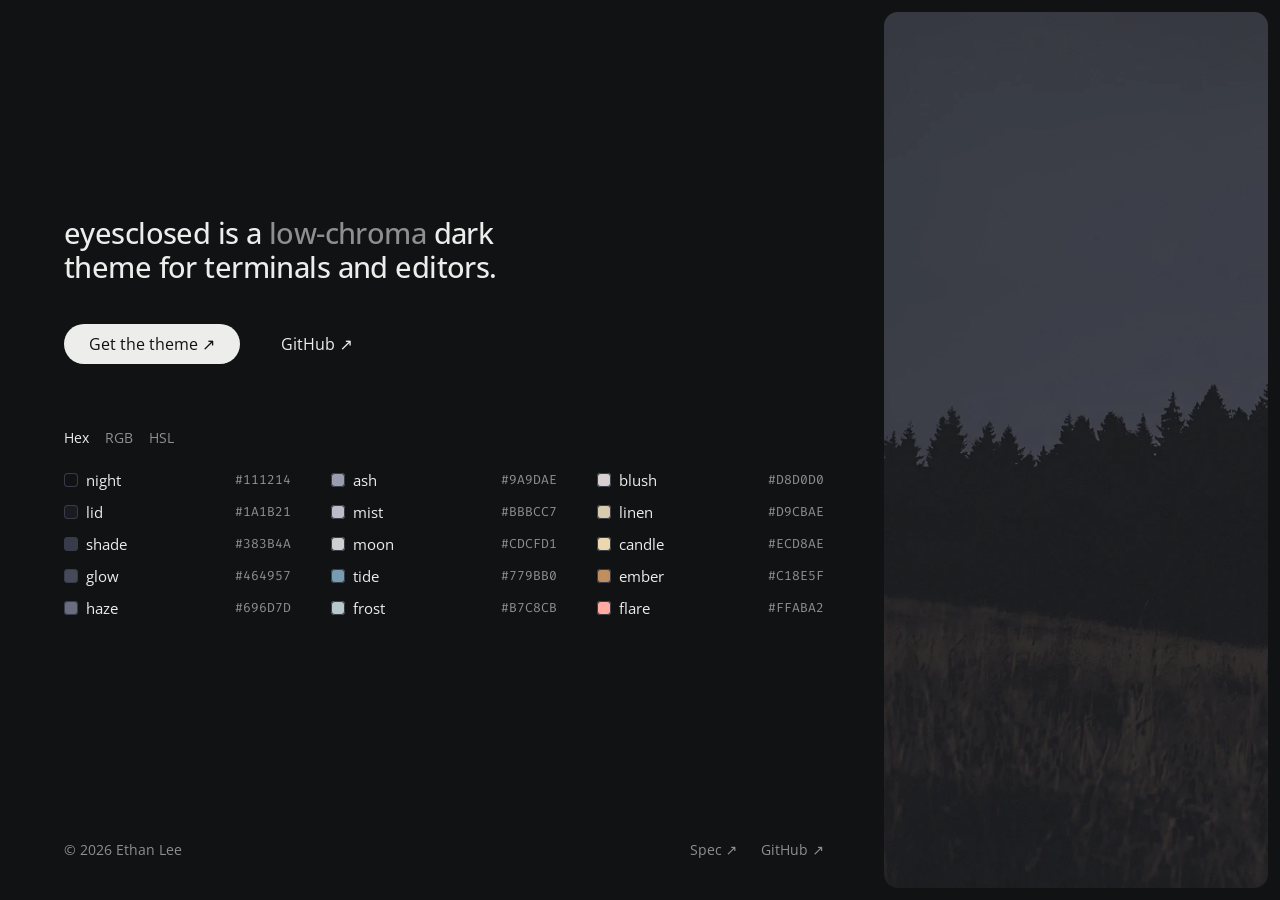
==== commit 7d3665bf: "serve the panel photo as webp, desktop-only background" ====
--- a/website/index.html
+++ b/website/index.html
@@ -15,7 +15,7 @@
 <script src="site.js" defer></script>
 </head>
 <body class="ec">
-<aside class="scroll-panel" aria-hidden="true"><div class="scroll-track"><img src="moonrise.png" width="1877" height="2286" alt=""><img class="flip" src="moonrise.png" width="1877" height="2286" alt=""><img src="moonrise.png" width="1877" height="2286" alt=""><img class="flip" src="moonrise.png" width="1877" height="2286" alt=""></div></aside>
+<aside class="scroll-panel" aria-hidden="true"><div class="scroll-track"><span></span><span class="flip"></span><span></span><span class="flip"></span></div></aside>
 <div class="ec-page">
 <main>
 
@@ -24,7 +24,7 @@
     <h1>eyesclosed is a <span class="ec-quiet">low-chroma</span> dark theme for terminals and editors.</h1>
     <div class="ec-hero-actions"><a class="ec-btn ec-btn--primary" href="https://github.com/thdxg/eyesclosed/blob/main/themes/README.md">Get the theme ↗</a><a class="ec-btn" href="https://github.com/thdxg/eyesclosed">GitHub ↗</a></div>
   </div>
-  <img class="hero-photo" src="moonrise.png" width="1877" height="2286" alt="">
+  <img class="hero-photo" src="moonrise.webp" srcset="moonrise-1000.webp 1000w, moonrise.webp 1877w" sizes="calc(100vw - 48px)" width="1877" height="2286" loading="lazy" alt="">
 </section>
 
 <section class="palette" id="palette" aria-label="Palette">
--- a/website/site.css
+++ b/website/site.css
@@ -4,6 +4,7 @@
 :root { --bg: #111214; }
 
 .ec-hero { margin: 0; }
+.ec-hero .ec-quiet { white-space: nowrap; }
 
 /* ── One screen ───────────────────────────────────────────────────────────
    On desktops the landing is a single screen that never scrolls: the statement
@@ -23,7 +24,8 @@
 /* ── The panel: the wallpaper drifting left on its own, forever. The photo
    alternates with its mirror image, so every seam matches; the track holds two
    such pairs and slides by one pair, then starts over where it looks the same.
-   Desktops only; phones get the still photo under the hero. ── */
+   Desktops only; phones get the still photo under the hero. The photo is
+   moonrise.webp (1877px) and moonrise-1000.webp, for 1x screens and phones. ── */
 .scroll-panel { display: none; }
 .hero-photo { display: block; width: 100%; height: auto; margin-top: var(--space-10); border-radius: var(--radius-md); }
 @media (min-width: 1024px) {
@@ -33,7 +35,12 @@
     width: var(--ec-stage-w); border-radius: var(--radius-md); overflow: hidden;
   }
   .scroll-track { display: flex; width: max-content; height: 100%; animation: drift 120s linear infinite; }
-  .scroll-track img { display: block; flex: none; width: auto; height: 100%; max-width: none; }
+  /* Backgrounds rather than <img>, so only desktops download the photo, once for all four. */
+  .scroll-track span {
+    flex: none; height: 100%; aspect-ratio: 1877 / 2286;
+    background: url("moonrise.webp") center / cover;
+    background-image: image-set(url("moonrise-1000.webp") 1x, url("moonrise.webp") 2x);
+  }
   .scroll-track .flip { transform: scaleX(-1); }
   .hero-photo { display: none; }
 }
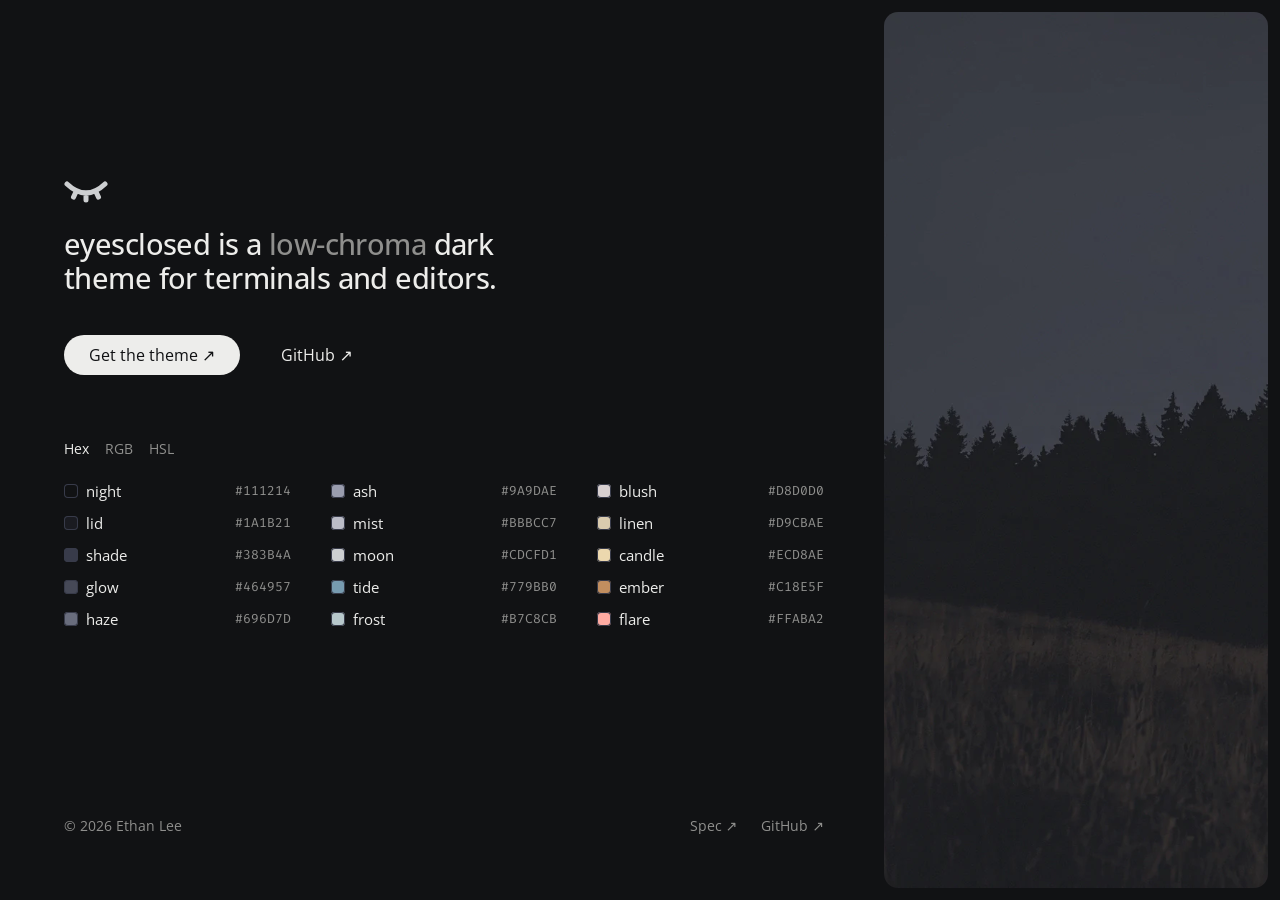
==== commit 81b48ea0: "website: eye glyph above hero, footer bottom matches gutter" ====
--- a/website/index.html
+++ b/website/index.html
@@ -21,6 +21,7 @@
 
 <section class="ec-hero">
   <div class="ec-reveal">
+    <svg class="hero-glyph" viewBox="5 11 22 11" aria-hidden="true"><path d="M6.5 12.5Q16 21.5 25.5 12.5M11.25 15.88l-1.5 3.16M16 17l-0 3.5M20.75 15.88l1.5 3.16" fill="none" stroke="currentColor" stroke-width="2.5" stroke-linecap="round" stroke-linejoin="round"/></svg>
     <h1>eyesclosed is a <span class="ec-quiet">low-chroma</span> dark theme for terminals and editors.</h1>
     <div class="ec-hero-actions"><a class="ec-btn ec-btn--primary" href="https://github.com/thdxg/eyesclosed/blob/main/themes/README.md">Get the theme ↗</a><a class="ec-btn" href="https://github.com/thdxg/eyesclosed">GitHub ↗</a></div>
   </div>
--- a/website/site.css
+++ b/website/site.css
@@ -5,6 +5,7 @@
 
 .ec-hero { margin: 0; }
 .ec-hero .ec-quiet { white-space: nowrap; }
+.hero-glyph { display: block; width: 44px; height: 22px; margin-bottom: var(--space-6); color: #cdcfd1; }
 
 /* ── One screen ───────────────────────────────────────────────────────────
    On desktops the landing is a single screen that never scrolls: the statement
@@ -18,7 +19,7 @@
   html, body { height: 100%; overflow: hidden; }
   .ec-page { box-sizing: border-box; display: flex; flex-direction: column; height: 100svh; }
   .ec-page > main { flex: 1; min-height: 0; display: flex; flex-direction: column; justify-content: center; gap: var(--space-16); }
-  .ec-footer { margin-top: 0; padding-bottom: var(--space-10); }
+  .ec-footer { margin-top: 0; padding-bottom: var(--space-16); }
 }
 
 /* ── The panel: the wallpaper drifting left on its own, forever. The photo
